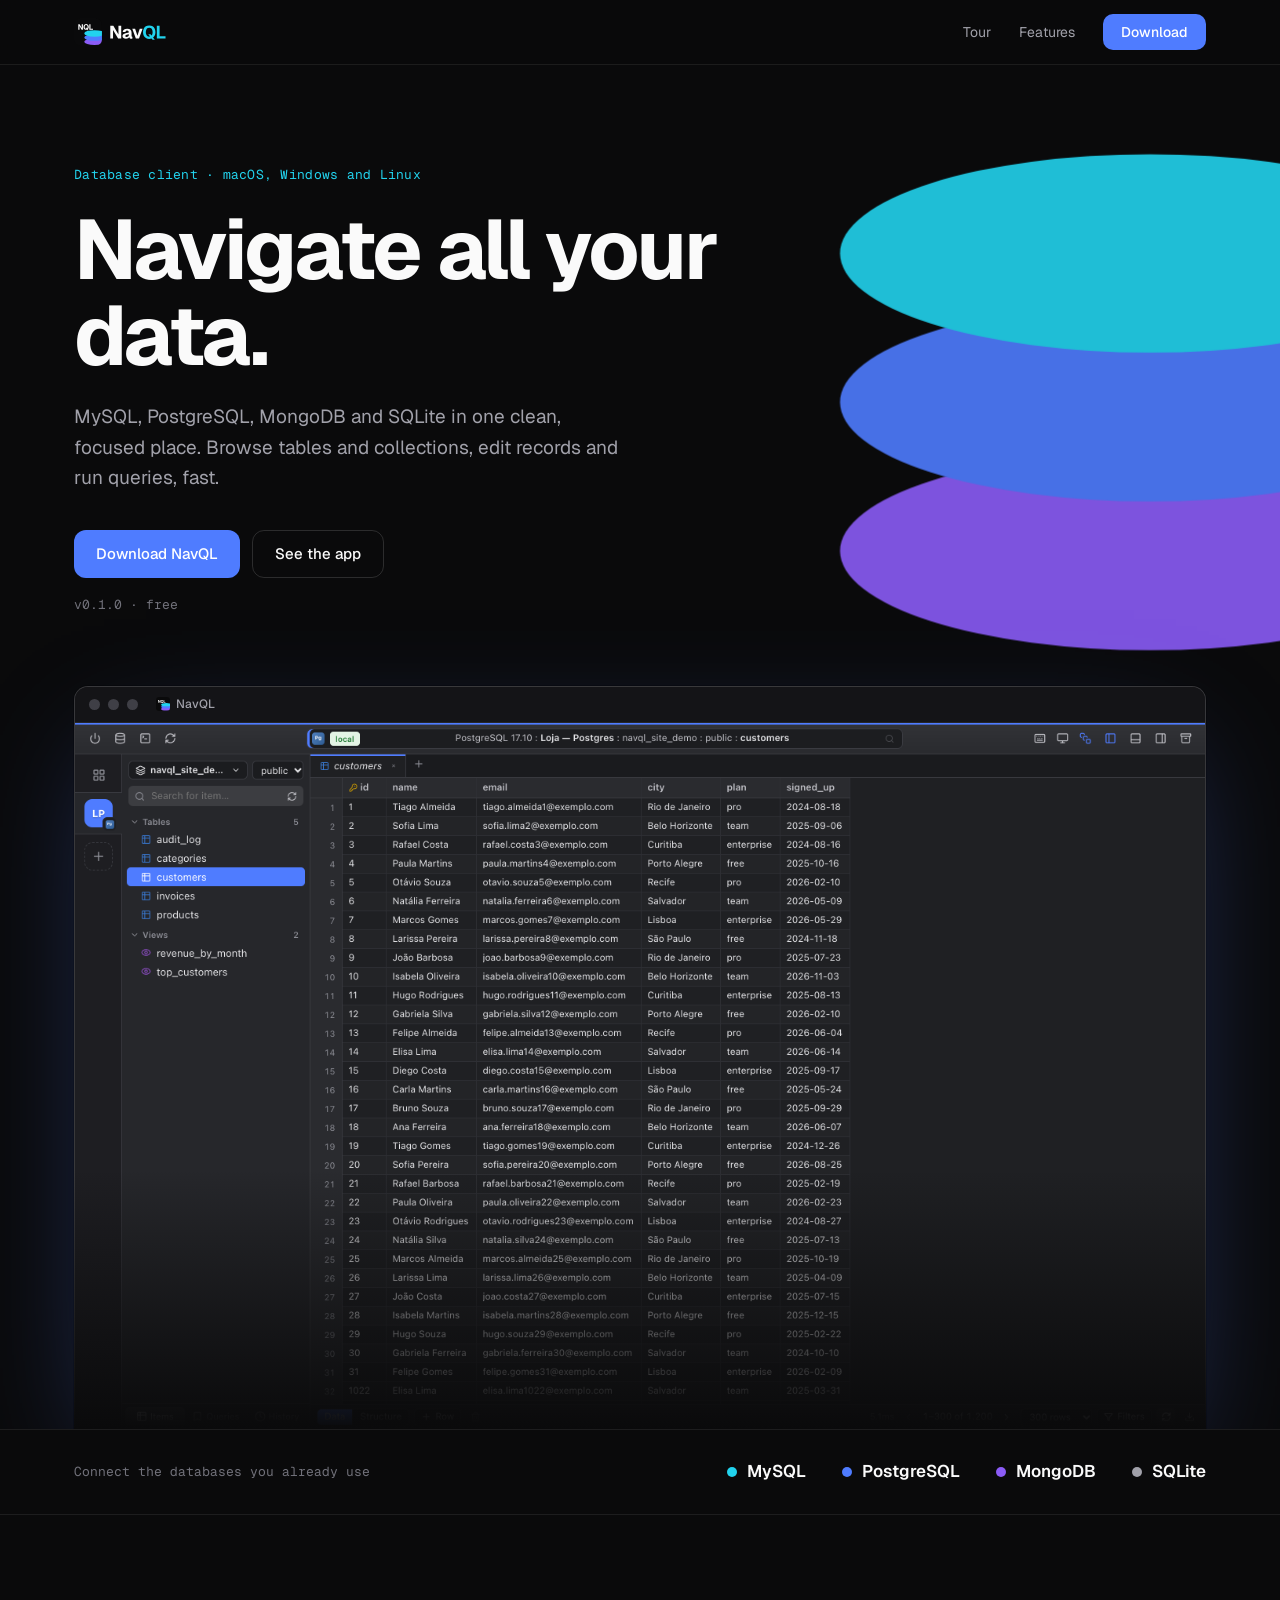
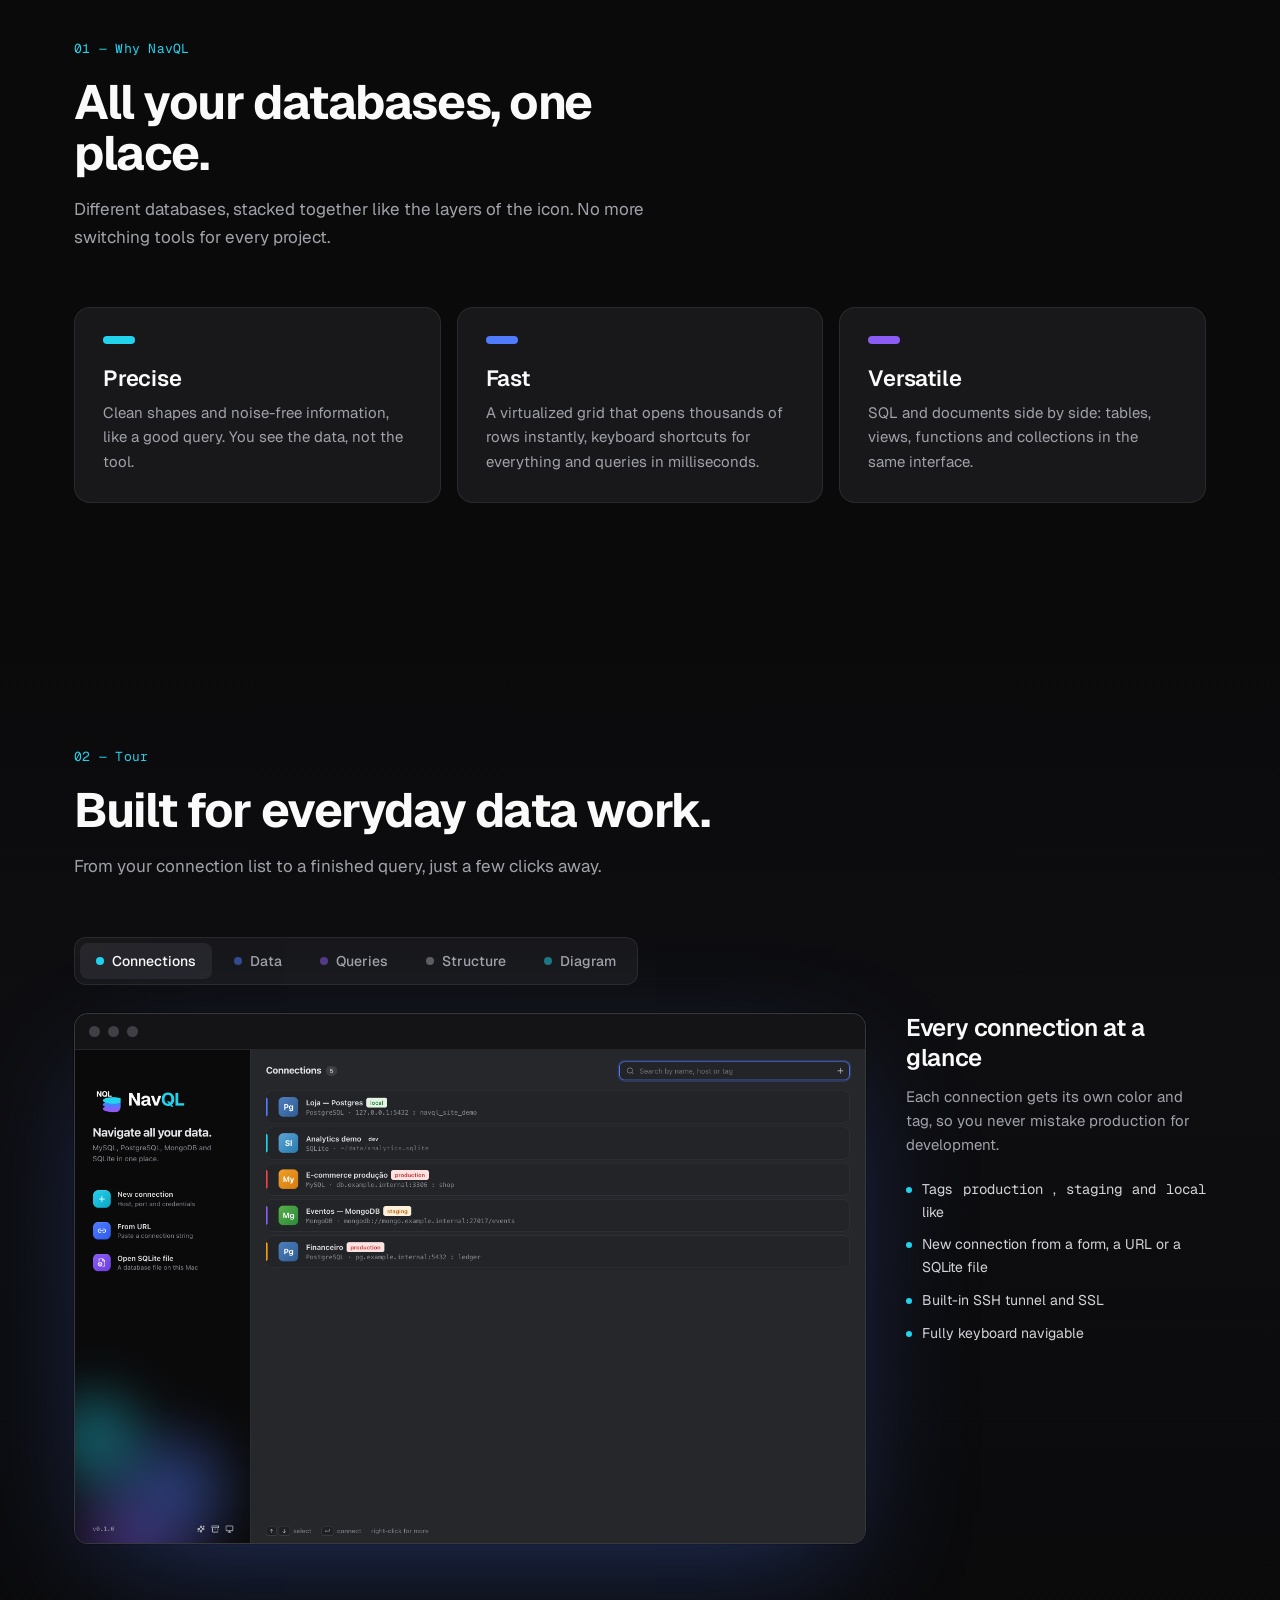
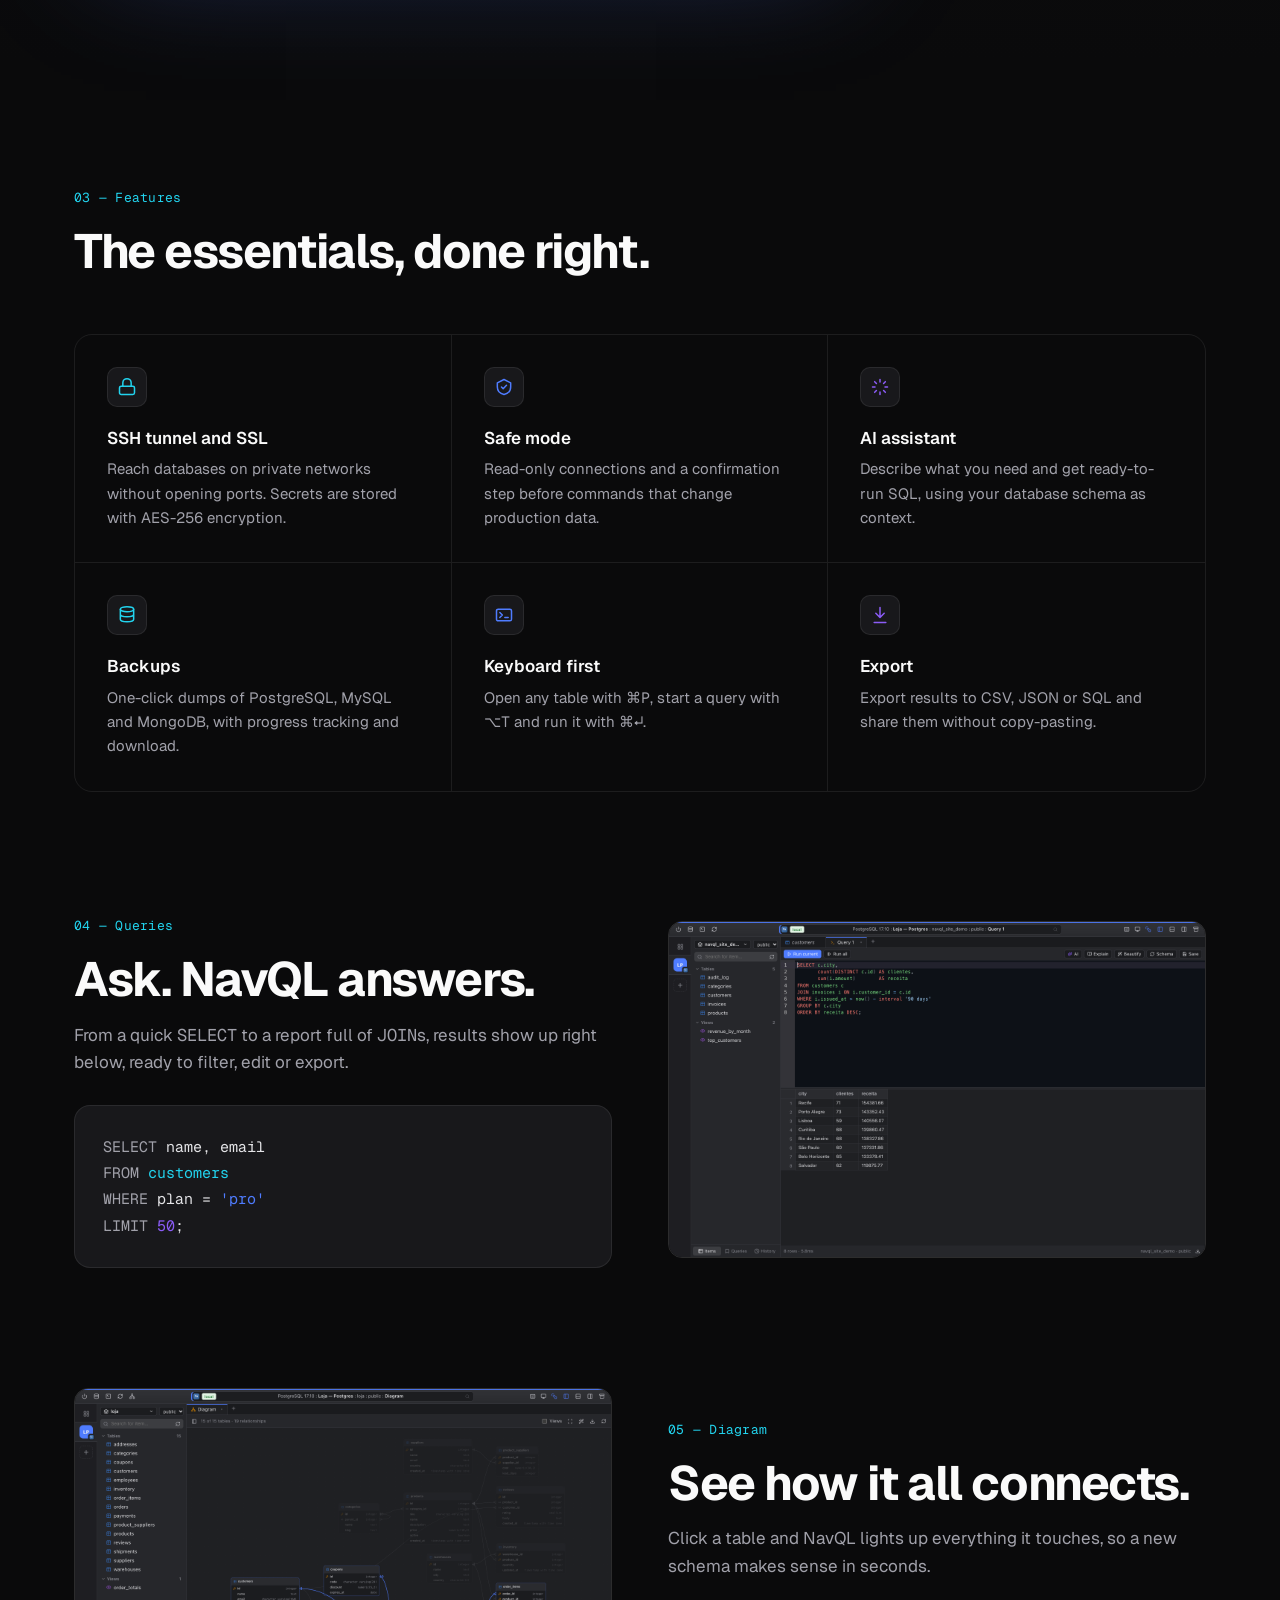
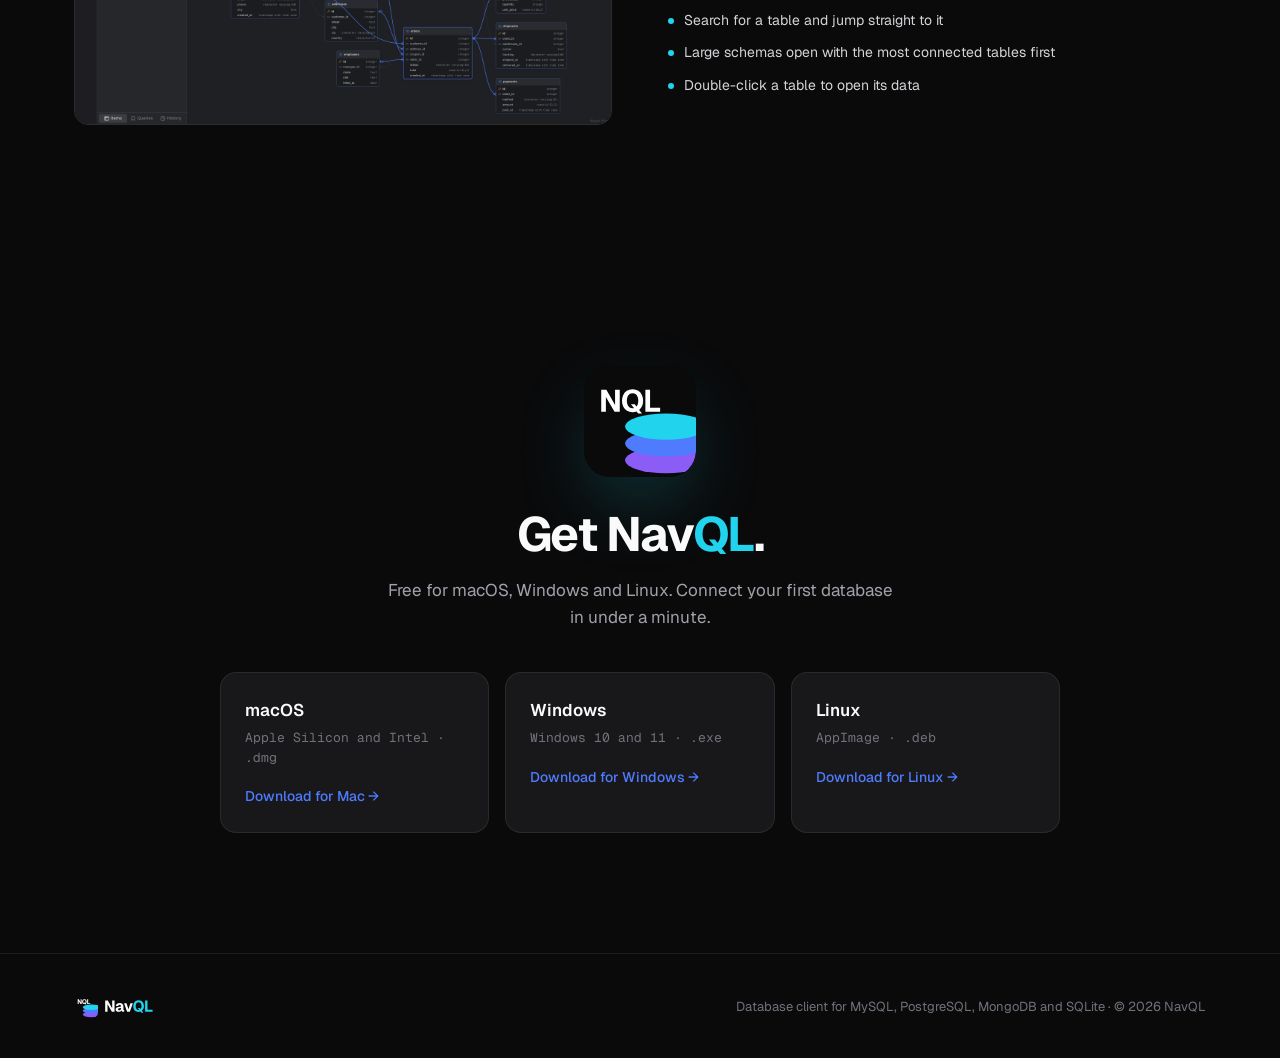
==== index.html @ 37e901dc "Add database diagram screenshots Diagram tab in the tour and a new section showing a focused table. " ====
<!doctype html>
<html lang="en">
<head>
<meta charset="utf-8">
<meta name="viewport" content="width=device-width, initial-scale=1">
<title>NavQL — Navigate all your data</title>
<meta name="description" content="NavQL is a database client for MySQL, PostgreSQL, MongoDB and SQLite. Browse tables and collections, edit records and run queries, fast.">
<link rel="icon" href="favicon.svg" type="image/svg+xml">
<link rel="icon" href="favicon.ico" sizes="any">
<link rel="apple-touch-icon" href="apple-touch-icon.png">
<meta property="og:title" content="NavQL">
<meta property="og:description" content="All your databases, one place. MySQL, PostgreSQL, MongoDB and SQLite.">
<meta name="theme-color" content="#0A0A0B">
<link rel="preconnect" href="https://fonts.googleapis.com">
<link rel="preconnect" href="https://fonts.gstatic.com" crossorigin>
<link href="https://fonts.googleapis.com/css2?family=Geist:wght@400;500;600;700&family=Geist+Mono:wght@400;500&display=swap" rel="stylesheet">
<style>
  :root {
    /* Brand tokens (navql-brand/tokens) */
    --onix: #0A0A0B;
    --grafite: #18181B;
    --papel: #FAFAFA;
    --ciano: #22D3EE;
    --azul: #4F7CFF;
    --violeta: #8B5CF6;
    --azul-texto: #2F5BEA;

    --sans: Geist, system-ui, -apple-system, sans-serif;
    --mono: 'Geist Mono', ui-monospace, SFMono-Regular, Menlo, monospace;

    --line: rgba(255,255,255,.08);
    --line-strong: rgba(255,255,255,.14);
    --muted: #A1A1AA;
    --dim: #71717A;
    --max: 1180px;
  }
  * { box-sizing: border-box; }
  html { scroll-behavior: smooth; }
  body {
    margin: 0;
    background: var(--onix);
    color: var(--papel);
    font: 400 16px/1.625 var(--sans);
    -webkit-font-smoothing: antialiased;
  }
  img { max-width: 100%; height: auto; display: block; }
  a { color: inherit; text-decoration: none; }
  .wrap { max-width: var(--max); margin: 0 auto; padding: 0 24px; }
  .mono { font-family: var(--mono); }
  .eyebrow { font: 400 13px/1 var(--mono); color: var(--ciano); letter-spacing: .02em; }
  .ql { color: var(--ciano); }

  /* Nav */
  header.nav {
    position: sticky; top: 0; z-index: 50;
    background: rgba(10,10,11,.72);
    backdrop-filter: saturate(160%) blur(14px);
    -webkit-backdrop-filter: saturate(160%) blur(14px);
    border-bottom: 1px solid var(--line);
  }
  .nav .wrap { display: flex; align-items: center; justify-content: space-between; height: 64px; }
  .nav .logo img { height: 28px; width: auto; } /* above the 24 px minimum */
  .nav nav { display: flex; gap: 28px; align-items: center; font-size: 14px; color: var(--muted); }
  .nav nav a:hover { color: var(--papel); }
  .btn {
    display: inline-flex; align-items: center; gap: 8px;
    height: 40px; padding: 0 18px; border-radius: 10px;
    font: 500 14px/1 var(--sans); white-space: nowrap;
    transition: background .15s, border-color .15s, transform .15s;
  }
  .btn-primary { background: var(--azul); color: #fff; }
  .btn-primary:hover { background: #3f6cf5; }
  .btn-ghost { border: 1px solid var(--line-strong); color: var(--papel); }
  .btn-ghost:hover { border-color: rgba(255,255,255,.3); }
  .btn-lg { height: 48px; padding: 0 22px; font-size: 15px; border-radius: 12px; }
  .nav .btn { height: 36px; color: #fff; }

  /* Hero */
  .hero { position: relative; overflow: hidden; padding: 96px 0 0; }
  .hero-discs {
    position: absolute; right: -180px; top: -10px; width: 620px; opacity: .9;
    pointer-events: none; overflow: visible;
    transform: translate3d(var(--px, 0px), var(--py, 0px), 0);
    transition: transform .6s cubic-bezier(.2,.7,.2,1);
  }
  /* The discs drop in one by one, in icon order (violet at the bottom, cyan on top),
     then float with a slight lag between layers. */
  .disc { transform-box: view-box; }
  .disc .glow { filter: blur(14px); opacity: 0; }
  .d3 { animation: drop .9s cubic-bezier(.2,.9,.25,1.15) .15s both, float3 7s ease-in-out 1.6s infinite; }
  .d2 { animation: drop .9s cubic-bezier(.2,.9,.25,1.15) .35s both, float2 7s ease-in-out 1.8s infinite; }
  .d1 { animation: drop .9s cubic-bezier(.2,.9,.25,1.15) .55s both, float1 7s ease-in-out 2s infinite; }
  .d1 .glow { animation: glow 7s ease-in-out 2s infinite; }
  @keyframes drop {
    from { transform: translateY(-70px); opacity: 0; }
    60% { opacity: 1; }
    to { transform: translateY(0); opacity: 1; }
  }
  @keyframes float1 { 0%,100% { transform: translateY(0); } 50% { transform: translateY(-9px); } }
  @keyframes float2 { 0%,100% { transform: translateY(0); } 50% { transform: translateY(-5px); } }
  @keyframes float3 { 0%,100% { transform: translateY(0); } 50% { transform: translateY(-2px); } }
  @keyframes glow { 0%,100% { opacity: 0; } 50% { opacity: .55; } }

  /* Download icon: the discs spread apart on hover */
  .download .icon-wrap { width: 112px; margin: 0 auto 32px; }
  .download .icon-wrap svg { display: block; width: 112px; height: 112px; border-radius: 26px; box-shadow: 0 30px 80px -20px rgba(34,211,238,.35); }
  .download .icon-wrap ellipse { transform-box: view-box; transition: transform .5s cubic-bezier(.2,.9,.25,1.3); }
  .download .icon-wrap:hover .i1 { transform: translateY(-7px); }
  .download .icon-wrap:hover .i3 { transform: translateY(5px); }
  /* On entering the viewport, the discs "breathe" once */
  .download.in-view .i1 { animation: breathe1 1.2s cubic-bezier(.3,.8,.3,1) .2s; }
  .download.in-view .i3 { animation: breathe3 1.2s cubic-bezier(.3,.8,.3,1) .2s; }
  @keyframes breathe1 { 40% { transform: translateY(-8px); } }
  @keyframes breathe3 { 40% { transform: translateY(6px); } }

  @media (prefers-reduced-motion: reduce) {
    .disc, .disc .glow, .download .i1, .download .i3 { animation: none !important; }
    .hero-discs { transform: none !important; }
  }
  .hero-copy { position: relative; max-width: 720px; }
  .hero h1 {
    font: 700 clamp(44px, 7vw, 84px)/1.02 var(--sans);
    letter-spacing: -.035em; margin: 20px 0 24px;
  }
  .hero p.lead { font-size: 19px; line-height: 1.6; color: var(--muted); max-width: 560px; margin: 0 0 36px; }
  .hero .ctas { display: flex; gap: 12px; flex-wrap: wrap; }
  .hero .meta { margin-top: 18px; font: 400 13px/1.4 var(--mono); color: var(--dim); }
  .hero-shot { position: relative; margin-top: 72px; }

  /* App window */
  .window {
    border-radius: 14px; overflow: hidden;
    background: var(--grafite);
    border: 1px solid var(--line-strong);
    box-shadow: 0 40px 120px -30px rgba(79,124,255,.35), 0 0 0 1px rgba(0,0,0,.4);
  }
  .window-bar { display: flex; align-items: center; gap: 8px; height: 36px; padding: 0 14px; border-bottom: 1px solid var(--line); background: #141417; }
  .window-bar i { width: 11px; height: 11px; border-radius: 50%; background: #3f3f46; }
  .window-bar span { margin-left: 10px; font: 500 12px/1 var(--sans); color: var(--muted); display: flex; align-items: center; gap: 6px; }
  .window-bar span img { width: 14px; height: 14px; }
  .hero-shot .window { border-bottom-left-radius: 0; border-bottom-right-radius: 0; border-bottom: 0; }
  .hero-shot::after {
    content: ""; position: absolute; left: 0; right: 0; bottom: 0; height: 35%;
    background: linear-gradient(to bottom, rgba(10,10,11,0), var(--onix));
  }

  /* Supported databases */
  .dbs { border-top: 1px solid var(--line); border-bottom: 1px solid var(--line); }
  .dbs .wrap { display: flex; align-items: center; justify-content: space-between; gap: 24px; padding-top: 28px; padding-bottom: 28px; flex-wrap: wrap; }
  .dbs p { margin: 0; font: 400 13px/1 var(--mono); color: var(--dim); }
  .dbs ul { list-style: none; margin: 0; padding: 0; display: flex; gap: 36px; flex-wrap: wrap; }
  .dbs li { display: flex; align-items: center; gap: 10px; font-weight: 600; font-size: 17px; }
  .dbs li i { width: 10px; height: 10px; border-radius: 50%; }

  /* Sections */
  section { padding: 120px 0; }
  .section-head { max-width: 640px; margin-bottom: 56px; }
  h2 { font: 700 clamp(32px, 4.4vw, 48px)/1.08 var(--sans); letter-spacing: -.03em; margin: 16px 0 16px; }
  .section-head p { color: var(--muted); font-size: 17px; margin: 0; }

  /* Pillars */
  .pillars { display: grid; grid-template-columns: repeat(3, 1fr); gap: 16px; }
  .pillar { background: var(--grafite); border: 1px solid var(--line); border-radius: 16px; padding: 28px; }
  .pillar .bar { width: 32px; height: 8px; border-radius: 4px; margin-bottom: 20px; }
  .pillar h3 { font: 600 22px/1.3 var(--sans); margin: 0 0 8px; letter-spacing: -.01em; }
  .pillar p { margin: 0; color: var(--muted); font-size: 15px; }

  /* Gallery */
  .tour { background: linear-gradient(to bottom, var(--onix), #0e0e11 40%, var(--onix)); }
  .tabs { display: flex; gap: 6px; padding: 5px; background: var(--grafite); border: 1px solid var(--line); border-radius: 12px; width: fit-content; margin-bottom: 28px; flex-wrap: wrap; }
  .tabs button {
    appearance: none; border: 0; background: transparent; color: var(--muted);
    font: 500 14px/1 var(--sans); height: 36px; padding: 0 16px; border-radius: 8px; cursor: pointer;
    display: inline-flex; align-items: center; gap: 8px;
  }
  .tabs button i { width: 8px; height: 8px; border-radius: 50%; opacity: .5; }
  .tabs button[aria-selected="true"] { background: #26262b; color: var(--papel); }
  .tabs button[aria-selected="true"] i { opacity: 1; }
  .tabs button:focus-visible { outline: 2px solid var(--azul); outline-offset: 2px; }
  .tour-grid { display: grid; grid-template-columns: 1fr 300px; gap: 40px; align-items: start; }
  .tour-copy h3 { font: 600 24px/1.25 var(--sans); margin: 0 0 12px; letter-spacing: -.015em; }
  .tour-copy p { color: var(--muted); margin: 0 0 20px; font-size: 15px; }
  .tour-copy ul { list-style: none; padding: 0; margin: 0; display: grid; gap: 10px; font-size: 14px; color: #d4d4d8; }
  .tour-copy li { display: flex; gap: 10px; }
  .tour-copy li::before { content: ""; flex: none; width: 6px; height: 6px; border-radius: 50%; background: var(--ciano); margin-top: 9px; }
  .panel[hidden] { display: none; }

  /* Features */
  .features { display: grid; grid-template-columns: repeat(3, 1fr); border: 1px solid var(--line); border-radius: 18px; overflow: hidden; }
  .feature { padding: 32px; border-right: 1px solid var(--line); border-bottom: 1px solid var(--line); }
  .feature:nth-child(3n) { border-right: 0; }
  .feature:nth-last-child(-n+3) { border-bottom: 0; }
  .feature .ico { width: 40px; height: 40px; border-radius: 10px; display: grid; place-items: center; background: var(--grafite); border: 1px solid var(--line); margin-bottom: 20px; }
  .feature .ico svg { width: 20px; height: 20px; }
  .feature h3 { font: 600 17px/1.3 var(--sans); margin: 0 0 8px; }
  .feature p { margin: 0; color: var(--muted); font-size: 15px; }

  /* Code */
  .code-band { display: grid; grid-template-columns: 1fr 1fr; gap: 56px; align-items: center; }
  .code {
    background: var(--grafite); border: 1px solid var(--line); border-radius: 16px; padding: 28px;
    font: 400 15px/1.75 var(--mono); color: #e4e4e7; overflow-x: auto; white-space: pre;
  }
  .code .k { color: #a1a1aa; }
  .code .t { color: var(--ciano); }
  .code .n { color: var(--violeta); }
  .code .s { color: var(--azul); }
  .code-band img.shot { border-radius: 14px; border: 1px solid var(--line-strong); }

  /* Download */
  .download { text-align: center; position: relative; overflow: hidden; }
  .download .icon { width: 112px; margin: 0 auto 32px; border-radius: 26px; box-shadow: 0 30px 80px -20px rgba(34,211,238,.35); }
  .download h2 { margin: 0 0 16px; }
  .download > .wrap > p { color: var(--muted); font-size: 17px; margin: 0 auto 40px; max-width: 520px; }
  .platforms { display: grid; grid-template-columns: repeat(3, 1fr); gap: 16px; max-width: 840px; margin: 0 auto; text-align: left; }
  .platform { background: var(--grafite); border: 1px solid var(--line); border-radius: 16px; padding: 24px; display: flex; flex-direction: column; gap: 4px; transition: border-color .15s, transform .15s; }
  .platform:hover { border-color: rgba(79,124,255,.6); transform: translateY(-2px); }
  .platform strong { font-size: 17px; font-weight: 600; }
  .platform span { color: var(--dim); font: 400 13px/1.5 var(--mono); }
  .platform em { margin-top: 14px; font-style: normal; color: var(--azul); font-size: 14px; font-weight: 500; }

  footer { border-top: 1px solid var(--line); padding: 40px 0; }
  footer .wrap { display: flex; justify-content: space-between; align-items: center; gap: 20px; flex-wrap: wrap; }
  footer img { height: 24px; width: auto; }
  footer p { margin: 0; color: var(--dim); font-size: 13px; }

  /* Responsive */
  @media (max-width: 960px) {
    .tour-grid, .code-band { grid-template-columns: 1fr; }
    .tour-copy { order: -1; }
    .features { grid-template-columns: repeat(2, 1fr); }
    .feature:nth-child(3n) { border-right: 1px solid var(--line); }
    .feature:nth-child(2n) { border-right: 0; }
    .feature:nth-last-child(-n+3) { border-bottom: 1px solid var(--line); }
    .feature:nth-last-child(-n+2) { border-bottom: 0; }
  }
  @media (max-width: 720px) {
    .wrap { padding: 0 16px; }
    .nav nav a:not(.btn) { display: none; }
    .hero { padding-top: 64px; }
    .hero-discs { width: 300px; right: -150px; top: -120px; opacity: .35; }
    .hero-shot { margin-top: 48px; }
    section { padding: 80px 0; }
    .pillars, .platforms, .features { grid-template-columns: 1fr; }
    .feature, .feature:nth-child(n) { border-right: 0; border-bottom: 1px solid var(--line); }
    .feature:last-child { border-bottom: 0; }
    .dbs ul { gap: 20px; }
    .window-bar { height: 28px; }
    .tabs { width: 100%; flex-wrap: nowrap; gap: 2px; }
    .tabs button { flex: 1; justify-content: center; padding: 0 6px; font-size: 13px; gap: 6px; }
    .tabs button i { display: none; }
    .code { font-size: 13px; padding: 20px; }
  }
  @media (prefers-reduced-motion: reduce) { html { scroll-behavior: auto; } * { transition: none !important; } }
</style>
</head>
<body>

<header class="nav">
  <div class="wrap">
    <a class="logo" href="#" aria-label="NavQL — home"><img src="assets/navql-logo-fundo-escuro.svg" alt="NavQL" width="92" height="28"></a>
    <nav>
      <a href="#tour">Tour</a>
      <a href="#features">Features</a>
      <a href="#download" class="btn btn-primary">Download</a>
    </nav>
  </div>
</header>

<main>
  <section class="hero" style="padding-bottom:0">
    <svg class="hero-discs" viewBox="10 10 100 100" aria-hidden="true" focusable="false">
      <g class="disc d3"><ellipse class="glow" cx="60" cy="90" rx="50" ry="16" fill="#8B5CF6"/><ellipse cx="60" cy="90" rx="50" ry="16" fill="#8B5CF6"/></g>
      <g class="disc d2"><ellipse class="glow" cx="60" cy="66" rx="50" ry="16" fill="#4F7CFF"/><ellipse cx="60" cy="66" rx="50" ry="16" fill="#4F7CFF"/></g>
      <g class="disc d1"><ellipse class="glow" cx="60" cy="42" rx="50" ry="16" fill="#22D3EE"/><ellipse cx="60" cy="42" rx="50" ry="16" fill="#22D3EE"/></g>
    </svg>
    <div class="wrap">
      <div class="hero-copy">
        <span class="eyebrow">Database client · macOS, Windows and Linux</span>
        <h1>Navigate all your data.</h1>
        <p class="lead">MySQL, PostgreSQL, MongoDB and SQLite in one clean, focused place. Browse tables and collections, edit records and run queries, fast.</p>
        <div class="ctas">
          <a href="#download" class="btn btn-primary btn-lg">Download NavQL</a>
          <a href="#tour" class="btn btn-ghost btn-lg">See the app</a>
        </div>
        <p class="meta">v0.1.0 · free</p>
      </div>
      <div class="hero-shot">
        <div class="window">
          <div class="window-bar"><i></i><i></i><i></i><span><img src="assets/navql-icone.svg" alt="">NavQL</span></div>
          <img src="assets/shots/table.png" alt="NavQL showing the customers table of a PostgreSQL database, with the list of tables and views on the left" width="2880" height="1800">
        </div>
      </div>
    </div>
  </section>

  <div class="dbs">
    <div class="wrap">
      <p>Connect the databases you already use</p>
      <ul>
        <li><i style="background:var(--ciano)"></i>MySQL</li>
        <li><i style="background:var(--azul)"></i>PostgreSQL</li>
        <li><i style="background:var(--violeta)"></i>MongoDB</li>
        <li><i style="background:#a1a1aa"></i>SQLite</li>
      </ul>
    </div>
  </div>

  <section>
    <div class="wrap">
      <div class="section-head">
        <span class="eyebrow">01 — Why NavQL</span>
        <h2>All your databases, one place.</h2>
        <p>Different databases, stacked together like the layers of the icon. No more switching tools for every project.</p>
      </div>
      <div class="pillars">
        <article class="pillar">
          <div class="bar" style="background:var(--ciano)"></div>
          <h3>Precise</h3>
          <p>Clean shapes and noise-free information, like a good query. You see the data, not the tool.</p>
        </article>
        <article class="pillar">
          <div class="bar" style="background:var(--azul)"></div>
          <h3>Fast</h3>
          <p>A virtualized grid that opens thousands of rows instantly, keyboard shortcuts for everything and queries in milliseconds.</p>
        </article>
        <article class="pillar">
          <div class="bar" style="background:var(--violeta)"></div>
          <h3>Versatile</h3>
          <p>SQL and documents side by side: tables, views, functions and collections in the same interface.</p>
        </article>
      </div>
    </div>
  </section>

  <section class="tour" id="tour">
    <div class="wrap">
      <div class="section-head">
        <span class="eyebrow">02 — Tour</span>
        <h2>Built for everyday data work.</h2>
        <p>From your connection list to a finished query, just a few clicks away.</p>
      </div>

      <div class="tabs" role="tablist" aria-label="NavQL screens">
        <button role="tab" id="t-conn" aria-controls="p-conn" aria-selected="true"><i style="background:var(--ciano)"></i>Connections</button>
        <button role="tab" id="t-data" aria-controls="p-data" aria-selected="false" tabindex="-1"><i style="background:var(--azul)"></i>Data</button>
        <button role="tab" id="t-query" aria-controls="p-query" aria-selected="false" tabindex="-1"><i style="background:var(--violeta)"></i>Queries</button>
        <button role="tab" id="t-struct" aria-controls="p-struct" aria-selected="false" tabindex="-1"><i style="background:#a1a1aa"></i>Structure</button>
        <button role="tab" id="t-diagram" aria-controls="p-diagram" aria-selected="false" tabindex="-1"><i style="background:var(--ciano)"></i>Diagram</button>
      </div>

      <div class="panel" id="p-conn" role="tabpanel" aria-labelledby="t-conn">
        <div class="tour-grid">
          <div class="window"><div class="window-bar"><i></i><i></i><i></i></div>
            <img src="assets/shots/connections.png" alt="NavQL home screen with five connections: PostgreSQL, SQLite, MySQL and MongoDB, each with its own color and tag" loading="lazy" width="2880" height="1800"></div>
          <div class="tour-copy">
            <h3>Every connection at a glance</h3>
            <p>Each connection gets its own color and tag, so you never mistake production for development.</p>
            <ul>
              <li>Tags like <span class="mono">production</span>, <span class="mono">staging</span> and <span class="mono">local</span></li>
              <li>New connection from a form, a URL or a SQLite file</li>
              <li>Built-in SSH tunnel and SSL</li>
              <li>Fully keyboard navigable</li>
            </ul>
          </div>
        </div>
      </div>

      <div class="panel" id="p-data" role="tabpanel" aria-labelledby="t-data" hidden>
        <div class="tour-grid">
          <div class="window"><div class="window-bar"><i></i><i></i><i></i></div>
            <img src="assets/shots/table.png" alt="Data grid of the customers table with 1,200 rows" loading="lazy" width="2880" height="1800"></div>
          <div class="tour-copy">
            <h3>Data in a fast grid</h3>
            <p>Open a table and scroll through thousands of rows without a stutter. Edit cells, add rows and apply filters.</p>
            <ul>
              <li>Virtualized grid with pagination</li>
              <li>Inline editing with a review before saving</li>
              <li>Per-column filters and sorting</li>
              <li>Export your results</li>
            </ul>
          </div>
        </div>
      </div>

      <div class="panel" id="p-query" role="tabpanel" aria-labelledby="t-query" hidden>
        <div class="tour-grid">
          <div class="window"><div class="window-bar"><i></i><i></i><i></i></div>
            <img src="assets/shots/query.png" alt="Query editor with a SELECT grouping revenue by city and the result below" loading="lazy" width="2880" height="1800"></div>
          <div class="tour-copy">
            <h3>A real SQL editor</h3>
            <p>Write, format and run queries with autocomplete that knows your schema.</p>
            <ul>
              <li>Run the current query or all of them at once</li>
              <li>Explain, Beautify and saved queries</li>
              <li>History of everything you ran</li>
              <li>AI assistant to write and explain SQL</li>
            </ul>
          </div>
        </div>
      </div>

      <div class="panel" id="p-struct" role="tabpanel" aria-labelledby="t-struct" hidden>
        <div class="tour-grid">
          <div class="window"><div class="window-bar"><i></i><i></i><i></i></div>
            <img src="assets/shots/structure.png" alt="Structure of the customers table: columns, types, indexes and foreign keys" loading="lazy" width="2880" height="1800"></div>
          <div class="tour-copy">
            <h3>Structure, demystified</h3>
            <p>Columns, types, indexes and foreign keys for every table, plus the full DDL.</p>
            <ul>
              <li>Add columns and indexes from the UI</li>
              <li>DDL ready to copy</li>
              <li>Views, functions and procedures in the sidebar</li>
            </ul>
          </div>
        </div>
      </div>

      <div class="panel" id="p-diagram" role="tabpanel" aria-labelledby="t-diagram" hidden>
        <div class="tour-grid">
          <div class="window"><div class="window-bar"><i></i><i></i><i></i></div>
            <img src="assets/shots/diagram.png" alt="Database diagram of a store schema: 15 tables connected by their foreign keys" loading="lazy" width="2880" height="1800"></div>
          <div class="tour-copy">
            <h3>Your schema as a diagram</h3>
            <p>One click draws every table and how they connect, laid out automatically.</p>
            <ul>
              <li>Primary and foreign keys with column types</li>
              <li>Crow's foot lines that show optional relations</li>
              <li>Drag tables around; NavQL remembers where</li>
              <li>Export as PNG or SVG</li>
            </ul>
          </div>
        </div>
      </div>
    </div>
  </section>

  <section id="features">
    <div class="wrap">
      <div class="section-head">
        <span class="eyebrow">03 — Features</span>
        <h2>The essentials, done right.</h2>
      </div>
      <div class="features">
        <div class="feature">
          <div class="ico"><svg viewBox="0 0 24 24" fill="none" stroke="#22D3EE" stroke-width="1.8" stroke-linecap="round" stroke-linejoin="round"><rect x="3" y="11" width="18" height="10" rx="2"/><path d="M7 11V7a5 5 0 0 1 10 0v4"/></svg></div>
          <h3>SSH tunnel and SSL</h3>
          <p>Reach databases on private networks without opening ports. Secrets are stored with AES-256 encryption.</p>
        </div>
        <div class="feature">
          <div class="ico"><svg viewBox="0 0 24 24" fill="none" stroke="#4F7CFF" stroke-width="1.8" stroke-linecap="round" stroke-linejoin="round"><path d="M12 3l8 4v5c0 5-3.5 8-8 9-4.5-1-8-4-8-9V7z"/><path d="M9 12l2 2 4-4"/></svg></div>
          <h3>Safe mode</h3>
          <p>Read-only connections and a confirmation step before commands that change production data.</p>
        </div>
        <div class="feature">
          <div class="ico"><svg viewBox="0 0 24 24" fill="none" stroke="#8B5CF6" stroke-width="1.8" stroke-linecap="round" stroke-linejoin="round"><path d="M12 3v3M12 18v3M3 12h3M18 12h3M5.6 5.6l2.1 2.1M16.3 16.3l2.1 2.1M5.6 18.4l2.1-2.1M16.3 7.7l2.1-2.1"/></svg></div>
          <h3>AI assistant</h3>
          <p>Describe what you need and get ready-to-run SQL, using your database schema as context.</p>
        </div>
        <div class="feature">
          <div class="ico"><svg viewBox="0 0 24 24" fill="none" stroke="#22D3EE" stroke-width="1.8" stroke-linecap="round" stroke-linejoin="round"><ellipse cx="12" cy="5" rx="8" ry="3"/><path d="M4 5v6c0 1.7 3.6 3 8 3s8-1.3 8-3V5M4 11v6c0 1.7 3.6 3 8 3s8-1.3 8-3v-6"/></svg></div>
          <h3>Backups</h3>
          <p>One-click dumps of PostgreSQL, MySQL and MongoDB, with progress tracking and download.</p>
        </div>
        <div class="feature">
          <div class="ico"><svg viewBox="0 0 24 24" fill="none" stroke="#4F7CFF" stroke-width="1.8" stroke-linecap="round" stroke-linejoin="round"><rect x="3" y="5" width="18" height="14" rx="2"/><path d="M7 15l3-3-3-3M13 15h4"/></svg></div>
          <h3>Keyboard first</h3>
          <p>Open any table with <span class="mono">⌘P</span>, start a query with <span class="mono">⌥T</span> and run it with <span class="mono">⌘↵</span>.</p>
        </div>
        <div class="feature">
          <div class="ico"><svg viewBox="0 0 24 24" fill="none" stroke="#8B5CF6" stroke-width="1.8" stroke-linecap="round" stroke-linejoin="round"><path d="M12 3v12M7 10l5 5 5-5M5 21h14"/></svg></div>
          <h3>Export</h3>
          <p>Export results to CSV, JSON or SQL and share them without copy-pasting.</p>
        </div>
      </div>
    </div>
  </section>

  <section style="padding-top:0">
    <div class="wrap code-band">
      <div>
        <span class="eyebrow">04 — Queries</span>
        <h2>Ask. NavQL answers.</h2>
        <p style="color:var(--muted);font-size:17px;margin:0 0 28px">From a quick <span class="mono">SELECT</span> to a report full of <span class="mono">JOIN</span>s, results show up right below, ready to filter, edit or export.</p>
        <div class="code" aria-label="Sample SQL query"><span class="k">SELECT</span> name, email
<span class="k">FROM</span> <span class="t">customers</span>
<span class="k">WHERE</span> plan = <span class="s">'pro'</span>
<span class="k">LIMIT</span> <span class="n">50</span>;</div>
      </div>
      <img class="shot" src="assets/shots/query.png" alt="Result of a query grouped by city in NavQL" loading="lazy" width="2880" height="1800">
    </div>
  </section>

  <section style="padding-top:0">
    <div class="wrap code-band diagram-band">
      <img class="shot" src="assets/shots/diagram-focus.png" alt="The orders table selected in the diagram, with its related tables highlighted and the rest faded" loading="lazy" width="2880" height="1800">
      <div class="tour-copy">
        <span class="eyebrow">05 — Diagram</span>
        <h2>See how it all connects.</h2>
        <p style="color:var(--muted);font-size:17px;margin:0 0 28px">Click a table and NavQL lights up everything it touches, so a new schema makes sense in seconds.</p>
        <ul>
          <li>Search for a table and jump straight to it</li>
          <li>Large schemas open with the most connected tables first</li>
          <li>Double-click a table to open its data</li>
        </ul>
      </div>
    </div>
  </section>

  <section class="download" id="download">
    <div class="wrap">
      <div class="icon-wrap">
        <svg viewBox="0 0 120 120" role="img" aria-label="NavQL icon">
          <defs><clipPath id="dl-clip"><rect width="120" height="120" rx="28"/></clipPath></defs>
          <g clip-path="url(#dl-clip)">
            <rect width="120" height="120" fill="#0A0A0B"/>
            <ellipse class="i3" cx="88" cy="102" rx="44" ry="14" fill="#8B5CF6"/>
            <ellipse class="i2" cx="88" cy="84" rx="44" ry="14" fill="#4F7CFF"/>
            <ellipse class="i1" cx="88" cy="66" rx="44" ry="14" fill="#22D3EE"/>
          </g>
          <path d="M18.442 50.0V26.57H23.986L33.292 42.74V26.57H38.308V50.0H32.698L23.458 34.391V50.0Z" fill="#FFFFFF"/><path d="M58.06100000000001 52.046 56.246 49.769Q54.629000000000005 50.528 52.055 50.528Q48.59 50.528 46.04900000000001 48.960499999999996Q43.508 47.393 42.122 44.6375Q40.736000000000004 41.882 40.736000000000004 38.318Q40.736000000000004 34.82 42.039500000000004 32.048Q43.343 29.276 45.86750000000001 27.659Q48.392 26.041999999999998 52.055 26.041999999999998Q55.718 26.041999999999998 58.226 27.659Q60.734 29.276 62.0375 32.048Q63.341 34.82 63.341 38.318Q63.341 41.585 62.2355 44.06Q61.13 46.535 59.084 48.185L62.18600000000001 52.046ZM52.055 46.304Q52.979 46.304 53.540000000000006 46.073L50.273 42.08H54.431000000000004L56.147000000000006 44.357Q57.104 43.433 57.632000000000005 41.9645Q58.160000000000004 40.495999999999995 58.160000000000004 38.318Q58.160000000000004 36.173 57.51650000000001 34.341499999999996Q56.873000000000005 32.51 55.52 31.387999999999998Q54.167 30.266 52.055 30.266Q49.910000000000004 30.266 48.557 31.387999999999998Q47.204 32.51 46.560500000000005 34.341499999999996Q45.917 36.173 45.917 38.318Q45.917 40.43 46.560500000000005 42.2615Q47.204 44.093 48.557 45.1985Q49.910000000000004 46.304 52.055 46.304Z" fill="#FFFFFF"/><path d="M65.769 50.0V26.57H70.78500000000001V45.775999999999996H81.57600000000001V50.0Z" fill="#FFFFFF"/>
        </svg>
      </div>
      <h2>Get Nav<span class="ql">QL</span>.</h2>
      <p>Free for macOS, Windows and Linux. Connect your first database in under a minute.</p>
      <div class="platforms">
        <a class="platform" href="#"><strong>macOS</strong><span>Apple Silicon and Intel · .dmg</span><em>Download for Mac →</em></a>
        <a class="platform" href="#"><strong>Windows</strong><span>Windows 10 and 11 · .exe</span><em>Download for Windows →</em></a>
        <a class="platform" href="#"><strong>Linux</strong><span>AppImage · .deb</span><em>Download for Linux →</em></a>
      </div>
    </div>
  </section>
</main>

<footer>
  <div class="wrap">
    <img src="assets/navql-logo-fundo-escuro.svg" alt="NavQL" width="79" height="24">
    <p>Database client for MySQL, PostgreSQL, MongoDB and SQLite · © 2026 NavQL</p>
  </div>
</footer>

<script>
  (function () {
    var tabs = Array.prototype.slice.call(document.querySelectorAll('[role="tab"]'));
    function select(tab, focus) {
      tabs.forEach(function (t) {
        var on = t === tab;
        t.setAttribute('aria-selected', on);
        t.tabIndex = on ? 0 : -1;
        document.getElementById(t.getAttribute('aria-controls')).hidden = !on;
      });
      if (focus) tab.focus();
    }
    var reduce = window.matchMedia('(prefers-reduced-motion: reduce)').matches;

    // Hero discs gently follow the mouse (parallax)
    var discs = document.querySelector('.hero-discs');
    var hero = document.querySelector('.hero');
    if (discs && hero && !reduce && window.matchMedia('(pointer: fine)').matches) {
      hero.addEventListener('mousemove', function (e) {
        var r = hero.getBoundingClientRect();
        var x = (e.clientX - r.left) / r.width - .5;
        var y = (e.clientY - r.top) / r.height - .5;
        discs.style.setProperty('--px', (x * -24).toFixed(1) + 'px');
        discs.style.setProperty('--py', (y * -16).toFixed(1) + 'px');
      });
      hero.addEventListener('mouseleave', function () {
        discs.style.setProperty('--px', '0px');
        discs.style.setProperty('--py', '0px');
      });
    }

    // Download icon animates when it scrolls into view
    var dl = document.querySelector('.download');
    if (dl && 'IntersectionObserver' in window) {
      new IntersectionObserver(function (entries, obs) {
        entries.forEach(function (en) {
          if (en.isIntersecting) { dl.classList.add('in-view'); obs.disconnect(); }
        });
      }, { threshold: .5 }).observe(dl);
    }

    tabs.forEach(function (t, i) {
      t.addEventListener('click', function () { select(t); });
      t.addEventListener('keydown', function (e) {
        if (e.key === 'ArrowRight') select(tabs[(i + 1) % tabs.length], true);
        if (e.key === 'ArrowLeft') select(tabs[(i - 1 + tabs.length) % tabs.length], true);
      });
    });
  })();
</script>
</body>
</html>
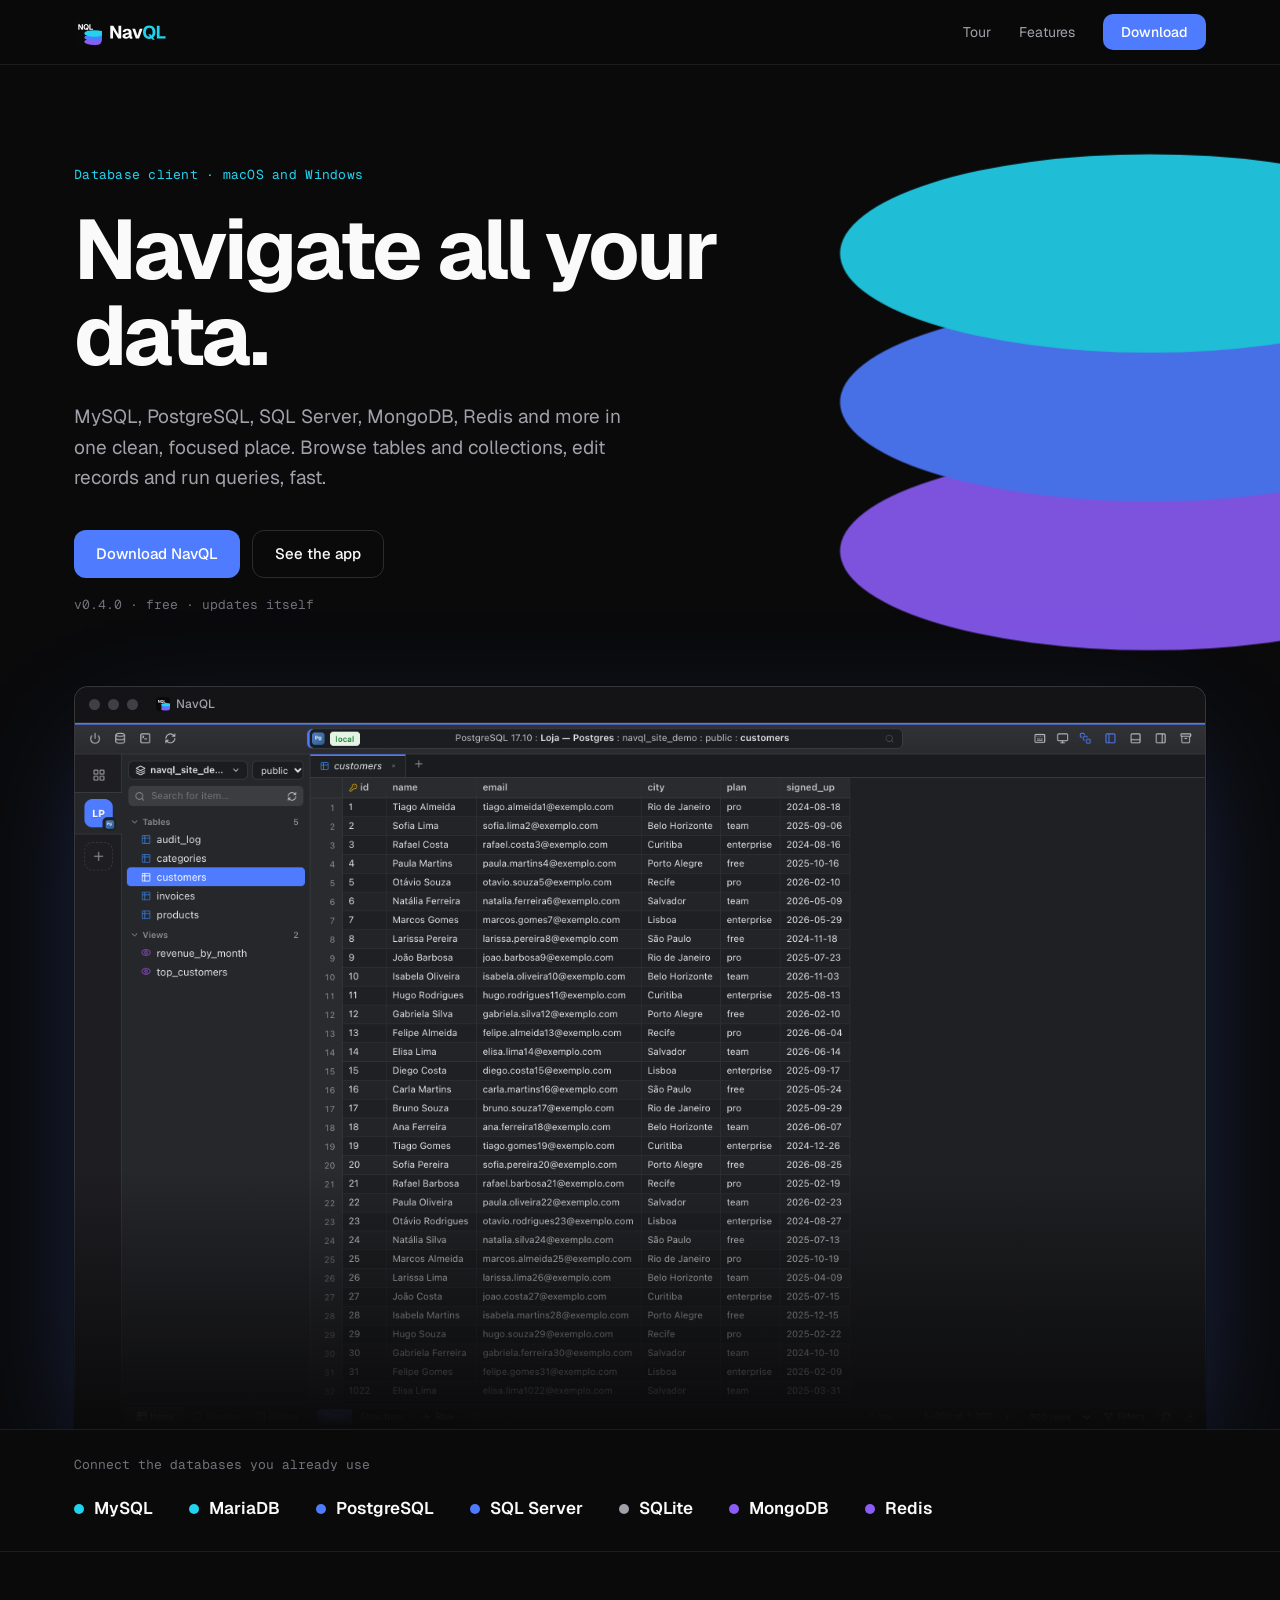
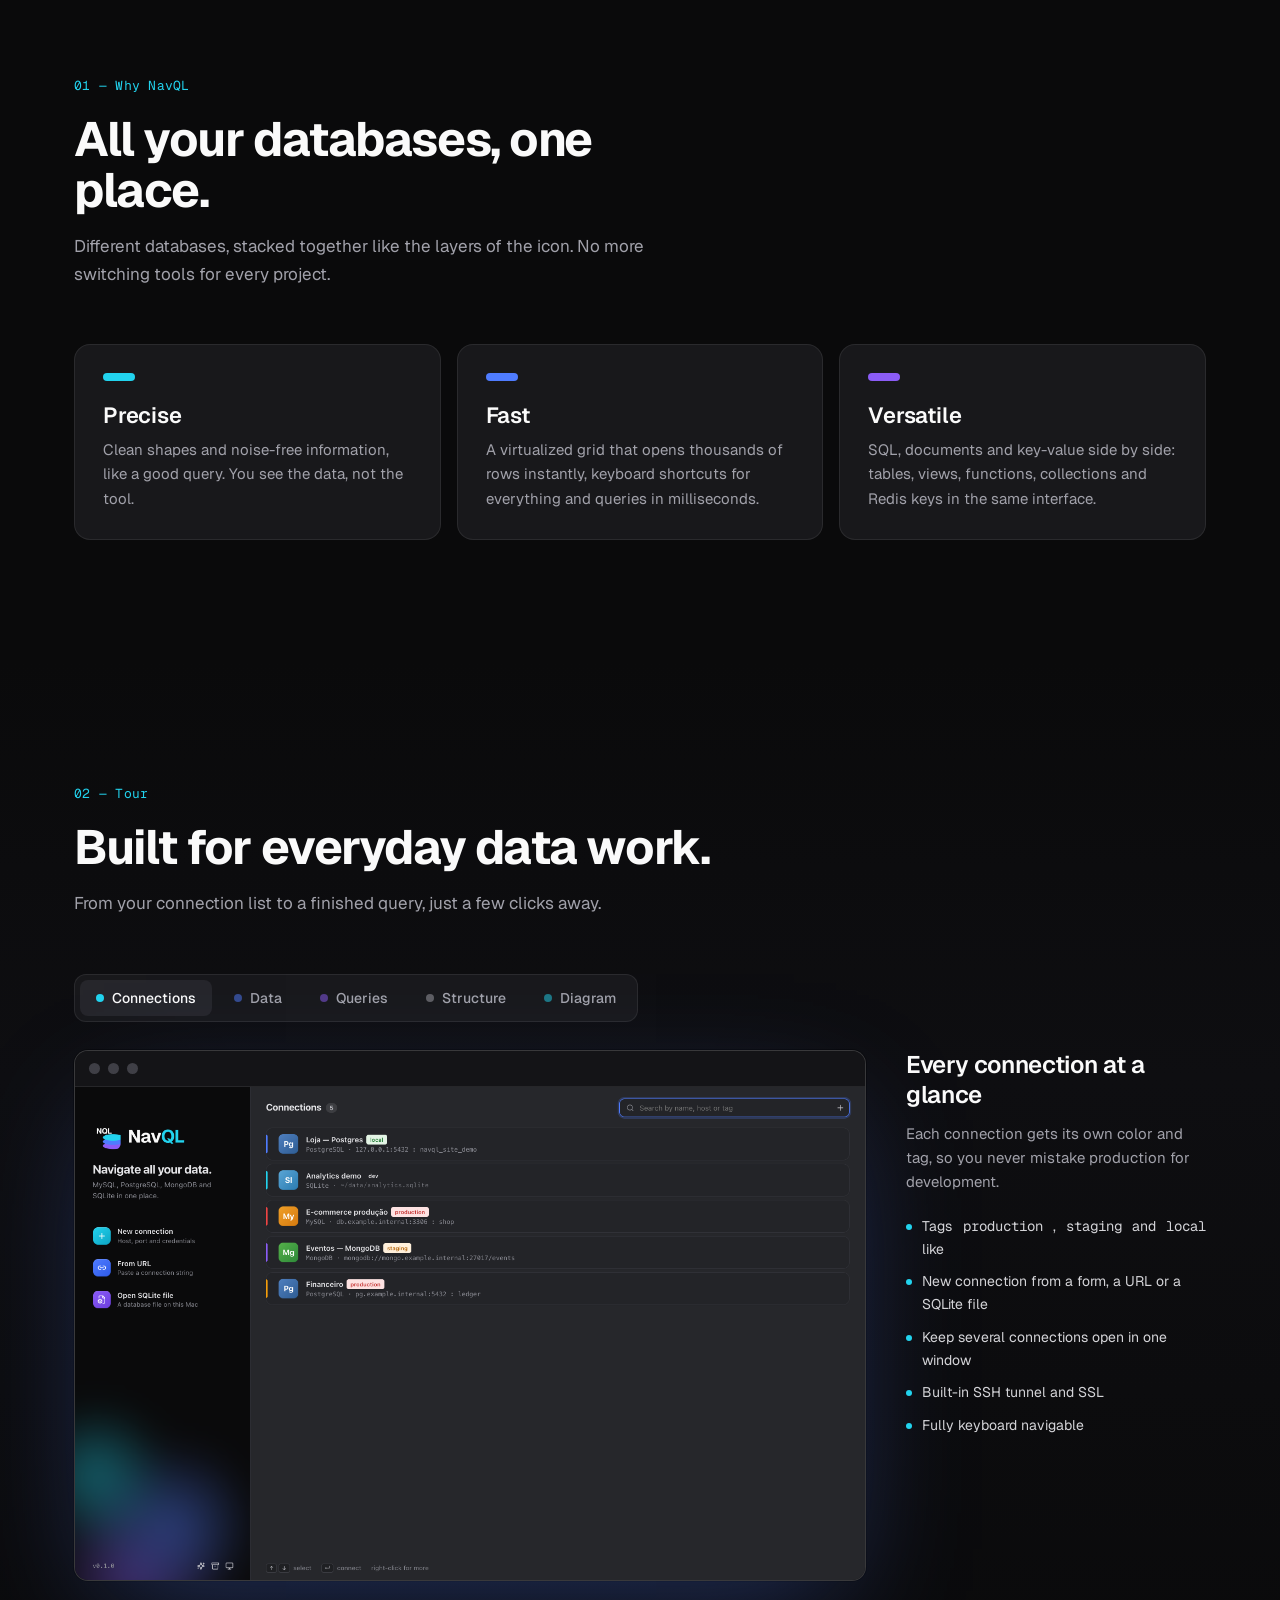
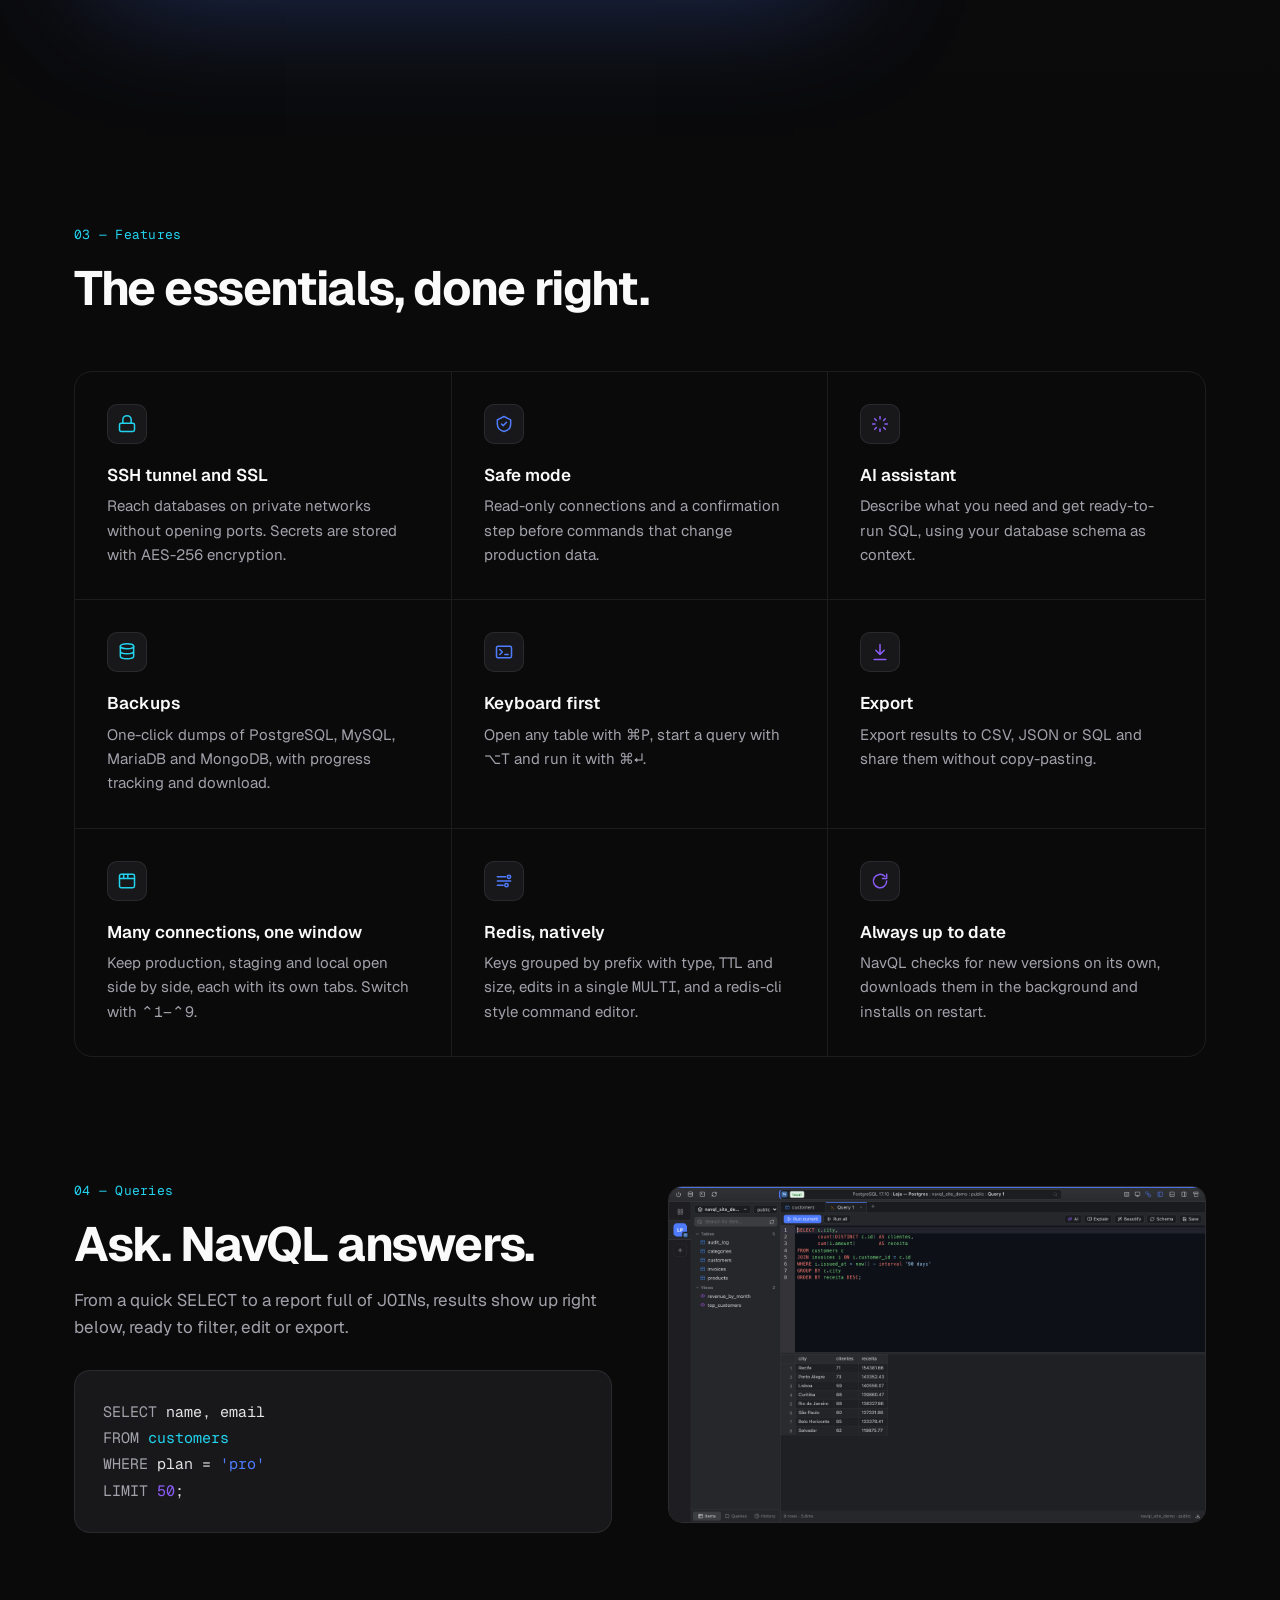
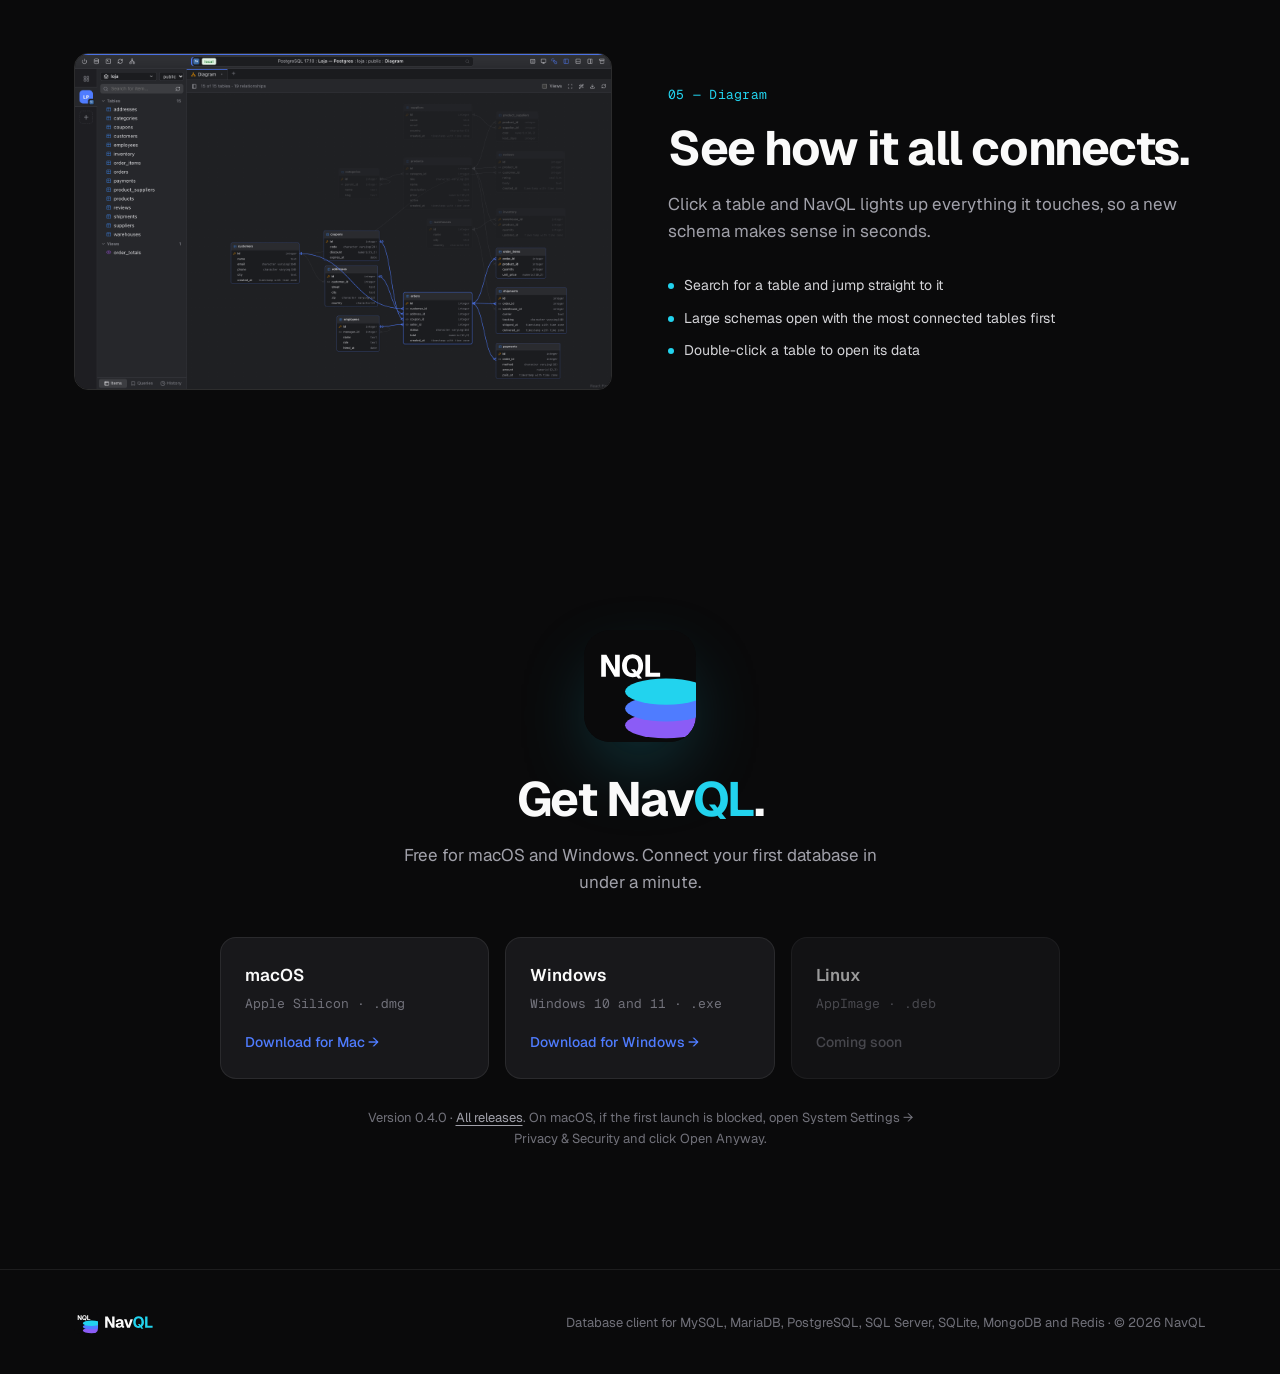
==== commit 53763726: "Site for NavQL 0.4.0: SQL Server, Redis, MariaDB, connection rail, updates, real downloads Co-Author" ====
--- a/index.html
+++ b/index.html
@@ -4,12 +4,12 @@
 <meta charset="utf-8">
 <meta name="viewport" content="width=device-width, initial-scale=1">
 <title>NavQL — Navigate all your data</title>
-<meta name="description" content="NavQL is a database client for MySQL, PostgreSQL, MongoDB and SQLite. Browse tables and collections, edit records and run queries, fast.">
+<meta name="description" content="NavQL is a database client for MySQL, MariaDB, PostgreSQL, SQL Server, SQLite, MongoDB and Redis. Browse tables and collections, edit records and run queries, fast.">
 <link rel="icon" href="favicon.svg" type="image/svg+xml">
 <link rel="icon" href="favicon.ico" sizes="any">
 <link rel="apple-touch-icon" href="apple-touch-icon.png">
 <meta property="og:title" content="NavQL">
-<meta property="og:description" content="All your databases, one place. MySQL, PostgreSQL, MongoDB and SQLite.">
+<meta property="og:description" content="All your databases, one place. MySQL, MariaDB, PostgreSQL, SQL Server, SQLite, MongoDB and Redis.">
 <meta name="theme-color" content="#0A0A0B">
 <link rel="preconnect" href="https://fonts.googleapis.com">
 <link rel="preconnect" href="https://fonts.gstatic.com" crossorigin>
@@ -217,6 +217,11 @@
   .platform:hover { border-color: rgba(79,124,255,.6); transform: translateY(-2px); }
   .platform strong { font-size: 17px; font-weight: 600; }
   .platform span { color: var(--dim); font: 400 13px/1.5 var(--mono); }
+  .platform.soon { opacity: .6; }
+  .platform.soon:hover { border-color: var(--line); transform: none; }
+  .platform.soon em { color: var(--dim); }
+  .download > .wrap > p.dl-note { color: var(--dim); font-size: 13px; margin: 28px auto 0; max-width: 560px; }
+  .dl-note a { color: var(--muted); text-decoration: underline; text-underline-offset: 3px; }
   .platform em { margin-top: 14px; font-style: normal; color: var(--azul); font-size: 14px; font-weight: 500; }
 
   footer { border-top: 1px solid var(--line); padding: 40px 0; }
@@ -232,7 +237,7 @@
     .feature:nth-child(3n) { border-right: 1px solid var(--line); }
     .feature:nth-child(2n) { border-right: 0; }
     .feature:nth-last-child(-n+3) { border-bottom: 1px solid var(--line); }
-    .feature:nth-last-child(-n+2) { border-bottom: 0; }
+    .feature:last-child { border-bottom: 0; grid-column: span 2; }
   }
   @media (max-width: 720px) {
     .wrap { padding: 0 16px; }
@@ -243,7 +248,7 @@
     section { padding: 80px 0; }
     .pillars, .platforms, .features { grid-template-columns: 1fr; }
     .feature, .feature:nth-child(n) { border-right: 0; border-bottom: 1px solid var(--line); }
-    .feature:last-child { border-bottom: 0; }
+    .feature:last-child { border-bottom: 0; grid-column: auto; }
     .dbs ul { gap: 20px; }
     .window-bar { height: 28px; }
     .tabs { width: 100%; flex-wrap: nowrap; gap: 2px; }
@@ -276,14 +281,14 @@
     </svg>
     <div class="wrap">
       <div class="hero-copy">
-        <span class="eyebrow">Database client · macOS, Windows and Linux</span>
+        <span class="eyebrow">Database client · macOS and Windows</span>
         <h1>Navigate all your data.</h1>
-        <p class="lead">MySQL, PostgreSQL, MongoDB and SQLite in one clean, focused place. Browse tables and collections, edit records and run queries, fast.</p>
+        <p class="lead">MySQL, PostgreSQL, SQL Server, MongoDB, Redis and more in one clean, focused place. Browse tables and collections, edit records and run queries, fast.</p>
         <div class="ctas">
           <a href="#download" class="btn btn-primary btn-lg">Download NavQL</a>
           <a href="#tour" class="btn btn-ghost btn-lg">See the app</a>
         </div>
-        <p class="meta">v0.1.0 · free</p>
+        <p class="meta">v0.4.0 · free · updates itself</p>
       </div>
       <div class="hero-shot">
         <div class="window">
@@ -299,9 +304,12 @@
       <p>Connect the databases you already use</p>
       <ul>
         <li><i style="background:var(--ciano)"></i>MySQL</li>
+        <li><i style="background:var(--ciano)"></i>MariaDB</li>
         <li><i style="background:var(--azul)"></i>PostgreSQL</li>
+        <li><i style="background:var(--azul)"></i>SQL Server</li>
+        <li><i style="background:#a1a1aa"></i>SQLite</li>
         <li><i style="background:var(--violeta)"></i>MongoDB</li>
-        <li><i style="background:#a1a1aa"></i>SQLite</li>
+        <li><i style="background:var(--violeta)"></i>Redis</li>
       </ul>
     </div>
   </div>
@@ -327,7 +335,7 @@
         <article class="pillar">
           <div class="bar" style="background:var(--violeta)"></div>
           <h3>Versatile</h3>
-          <p>SQL and documents side by side: tables, views, functions and collections in the same interface.</p>
+          <p>SQL, documents and key-value side by side: tables, views, functions, collections and Redis keys in the same interface.</p>
         </article>
       </div>
     </div>
@@ -359,6 +367,7 @@
             <ul>
               <li>Tags like <span class="mono">production</span>, <span class="mono">staging</span> and <span class="mono">local</span></li>
               <li>New connection from a form, a URL or a SQLite file</li>
+              <li>Keep several connections open in one window</li>
               <li>Built-in SSH tunnel and SSL</li>
               <li>Fully keyboard navigable</li>
             </ul>
@@ -393,6 +402,7 @@
             <ul>
               <li>Run the current query or all of them at once</li>
               <li>Explain, Beautify and saved queries</li>
+              <li>SQL Server batches split at <span class="mono">GO</span>; every result set of a <span class="mono">CALL</span></li>
               <li>History of everything you ran</li>
               <li>AI assistant to write and explain SQL</li>
             </ul>
@@ -460,7 +470,7 @@
         <div class="feature">
           <div class="ico"><svg viewBox="0 0 24 24" fill="none" stroke="#22D3EE" stroke-width="1.8" stroke-linecap="round" stroke-linejoin="round"><ellipse cx="12" cy="5" rx="8" ry="3"/><path d="M4 5v6c0 1.7 3.6 3 8 3s8-1.3 8-3V5M4 11v6c0 1.7 3.6 3 8 3s8-1.3 8-3v-6"/></svg></div>
           <h3>Backups</h3>
-          <p>One-click dumps of PostgreSQL, MySQL and MongoDB, with progress tracking and download.</p>
+          <p>One-click dumps of PostgreSQL, MySQL, MariaDB and MongoDB, with progress tracking and download.</p>
         </div>
         <div class="feature">
           <div class="ico"><svg viewBox="0 0 24 24" fill="none" stroke="#4F7CFF" stroke-width="1.8" stroke-linecap="round" stroke-linejoin="round"><rect x="3" y="5" width="18" height="14" rx="2"/><path d="M7 15l3-3-3-3M13 15h4"/></svg></div>
@@ -471,6 +481,21 @@
           <div class="ico"><svg viewBox="0 0 24 24" fill="none" stroke="#8B5CF6" stroke-width="1.8" stroke-linecap="round" stroke-linejoin="round"><path d="M12 3v12M7 10l5 5 5-5M5 21h14"/></svg></div>
           <h3>Export</h3>
           <p>Export results to CSV, JSON or SQL and share them without copy-pasting.</p>
+        </div>
+        <div class="feature">
+          <div class="ico"><svg viewBox="0 0 24 24" fill="none" stroke="#22D3EE" stroke-width="1.8" stroke-linecap="round" stroke-linejoin="round"><rect x="3" y="4" width="18" height="16" rx="2"/><path d="M3 9h18M8 4v5M13 4v5"/></svg></div>
+          <h3>Many connections, one window</h3>
+          <p>Keep production, staging and local open side by side, each with its own tabs. Switch with <span class="mono">⌃1</span>–<span class="mono">⌃9</span>.</p>
+        </div>
+        <div class="feature">
+          <div class="ico"><svg viewBox="0 0 24 24" fill="none" stroke="#4F7CFF" stroke-width="1.8" stroke-linecap="round" stroke-linejoin="round"><path d="M4 7h10M4 12h16M4 17h7"/><circle cx="18" cy="7" r="2"/><circle cx="15" cy="17" r="2"/></svg></div>
+          <h3>Redis, natively</h3>
+          <p>Keys grouped by prefix with type, TTL and size, edits in a single <span class="mono">MULTI</span>, and a redis-cli style command editor.</p>
+        </div>
+        <div class="feature">
+          <div class="ico"><svg viewBox="0 0 24 24" fill="none" stroke="#8B5CF6" stroke-width="1.8" stroke-linecap="round" stroke-linejoin="round"><path d="M20 12a8 8 0 1 1-2.3-5.6"/><path d="M20 4v5h-5"/></svg></div>
+          <h3>Always up to date</h3>
+          <p>NavQL checks for new versions on its own, downloads them in the background and installs on restart.</p>
         </div>
       </div>
     </div>
@@ -522,12 +547,13 @@
         </svg>
       </div>
       <h2>Get Nav<span class="ql">QL</span>.</h2>
-      <p>Free for macOS, Windows and Linux. Connect your first database in under a minute.</p>
+      <p>Free for macOS and Windows. Connect your first database in under a minute.</p>
       <div class="platforms">
-        <a class="platform" href="#"><strong>macOS</strong><span>Apple Silicon and Intel · .dmg</span><em>Download for Mac →</em></a>
-        <a class="platform" href="#"><strong>Windows</strong><span>Windows 10 and 11 · .exe</span><em>Download for Windows →</em></a>
-        <a class="platform" href="#"><strong>Linux</strong><span>AppImage · .deb</span><em>Download for Linux →</em></a>
-      </div>
+        <a class="platform" href="https://github.com/wagnerdevel/navql-releases/releases/download/v0.4.0/NavQL-0.4.0-arm64.dmg"><strong>macOS</strong><span>Apple Silicon · .dmg</span><em>Download for Mac →</em></a>
+        <a class="platform" href="https://github.com/wagnerdevel/navql-releases/releases/download/v0.4.0/NavQL-Setup-0.4.0.exe"><strong>Windows</strong><span>Windows 10 and 11 · .exe</span><em>Download for Windows →</em></a>
+        <div class="platform soon" aria-disabled="true"><strong>Linux</strong><span>AppImage · .deb</span><em>Coming soon</em></div>
+      </div>
+      <p class="dl-note">Version 0.4.0 · <a href="https://github.com/wagnerdevel/navql-releases/releases">All releases</a>. On macOS, if the first launch is blocked, open System Settings → Privacy &amp; Security and click Open Anyway.</p>
     </div>
   </section>
 </main>
@@ -535,7 +561,7 @@
 <footer>
   <div class="wrap">
     <img src="assets/navql-logo-fundo-escuro.svg" alt="NavQL" width="79" height="24">
-    <p>Database client for MySQL, PostgreSQL, MongoDB and SQLite · © 2026 NavQL</p>
+    <p>Database client for MySQL, MariaDB, PostgreSQL, SQL Server, SQLite, MongoDB and Redis · © 2026 NavQL</p>
   </div>
 </footer>
 
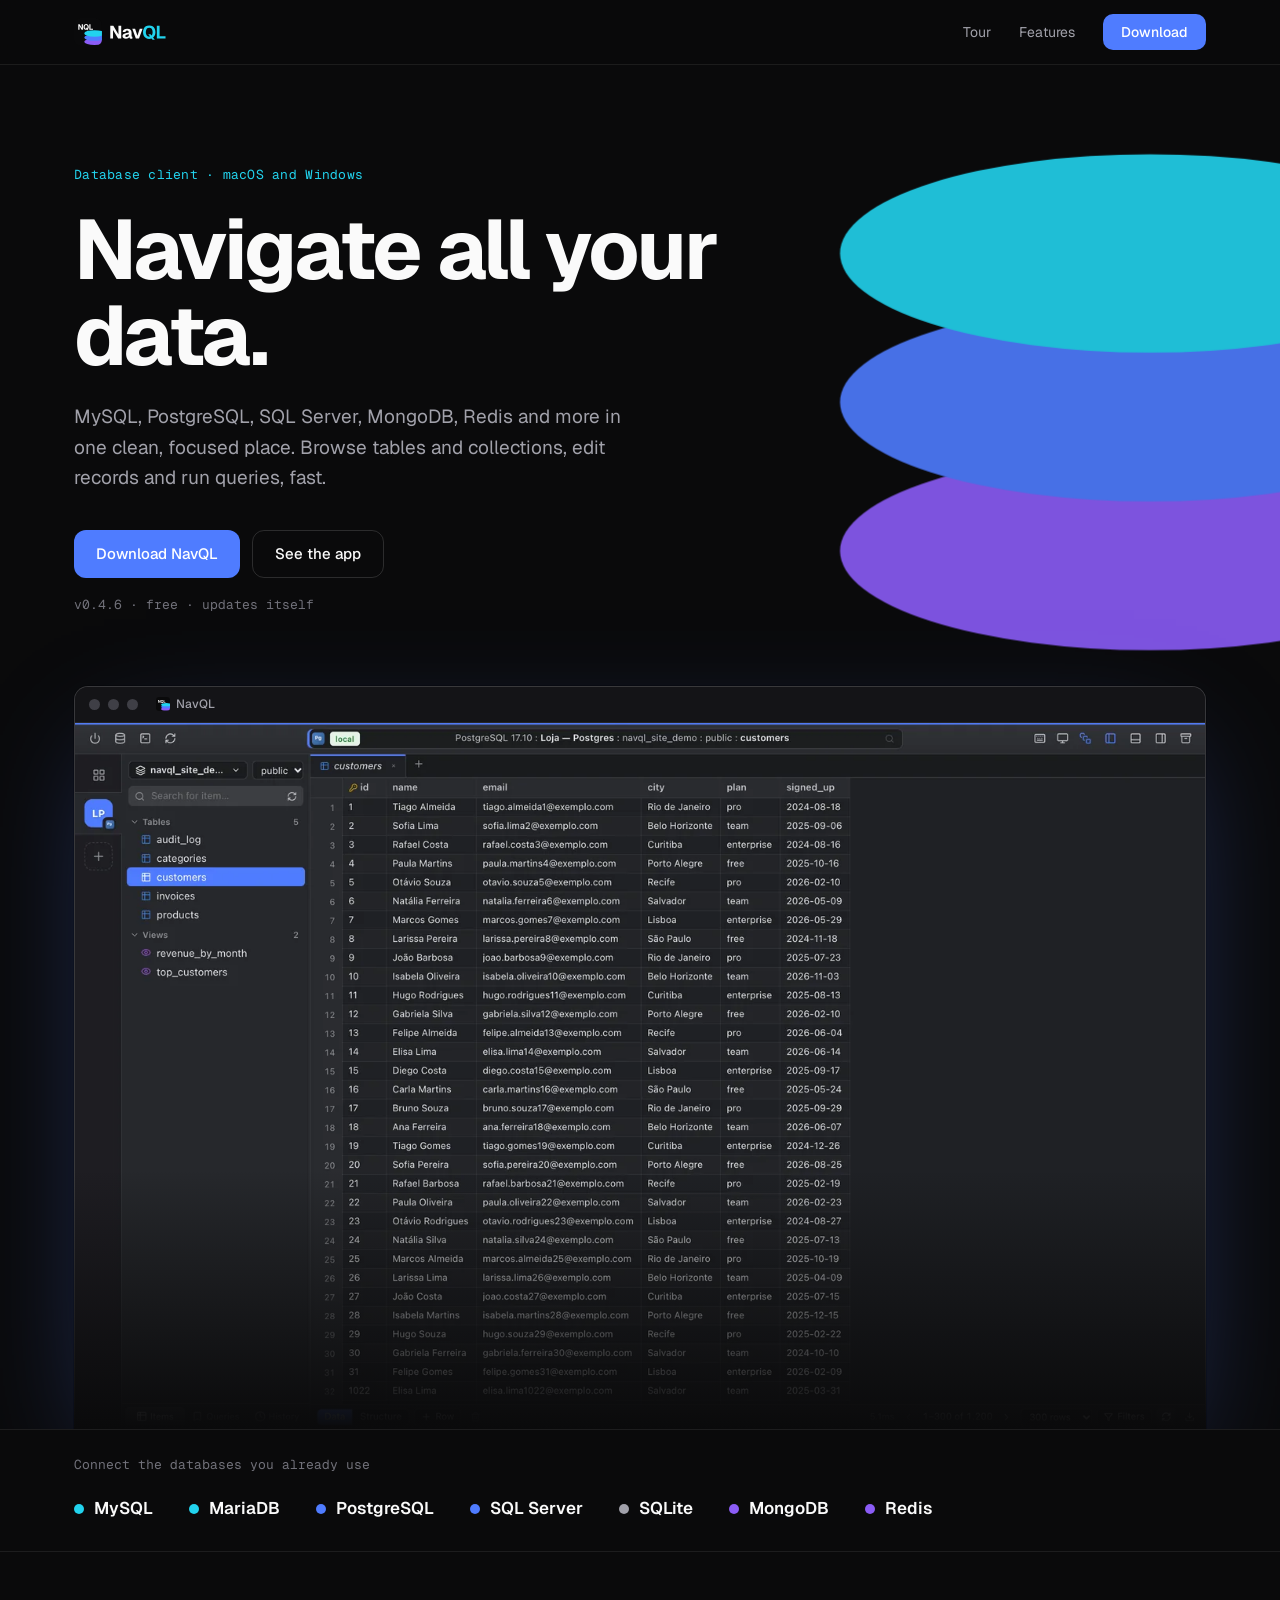
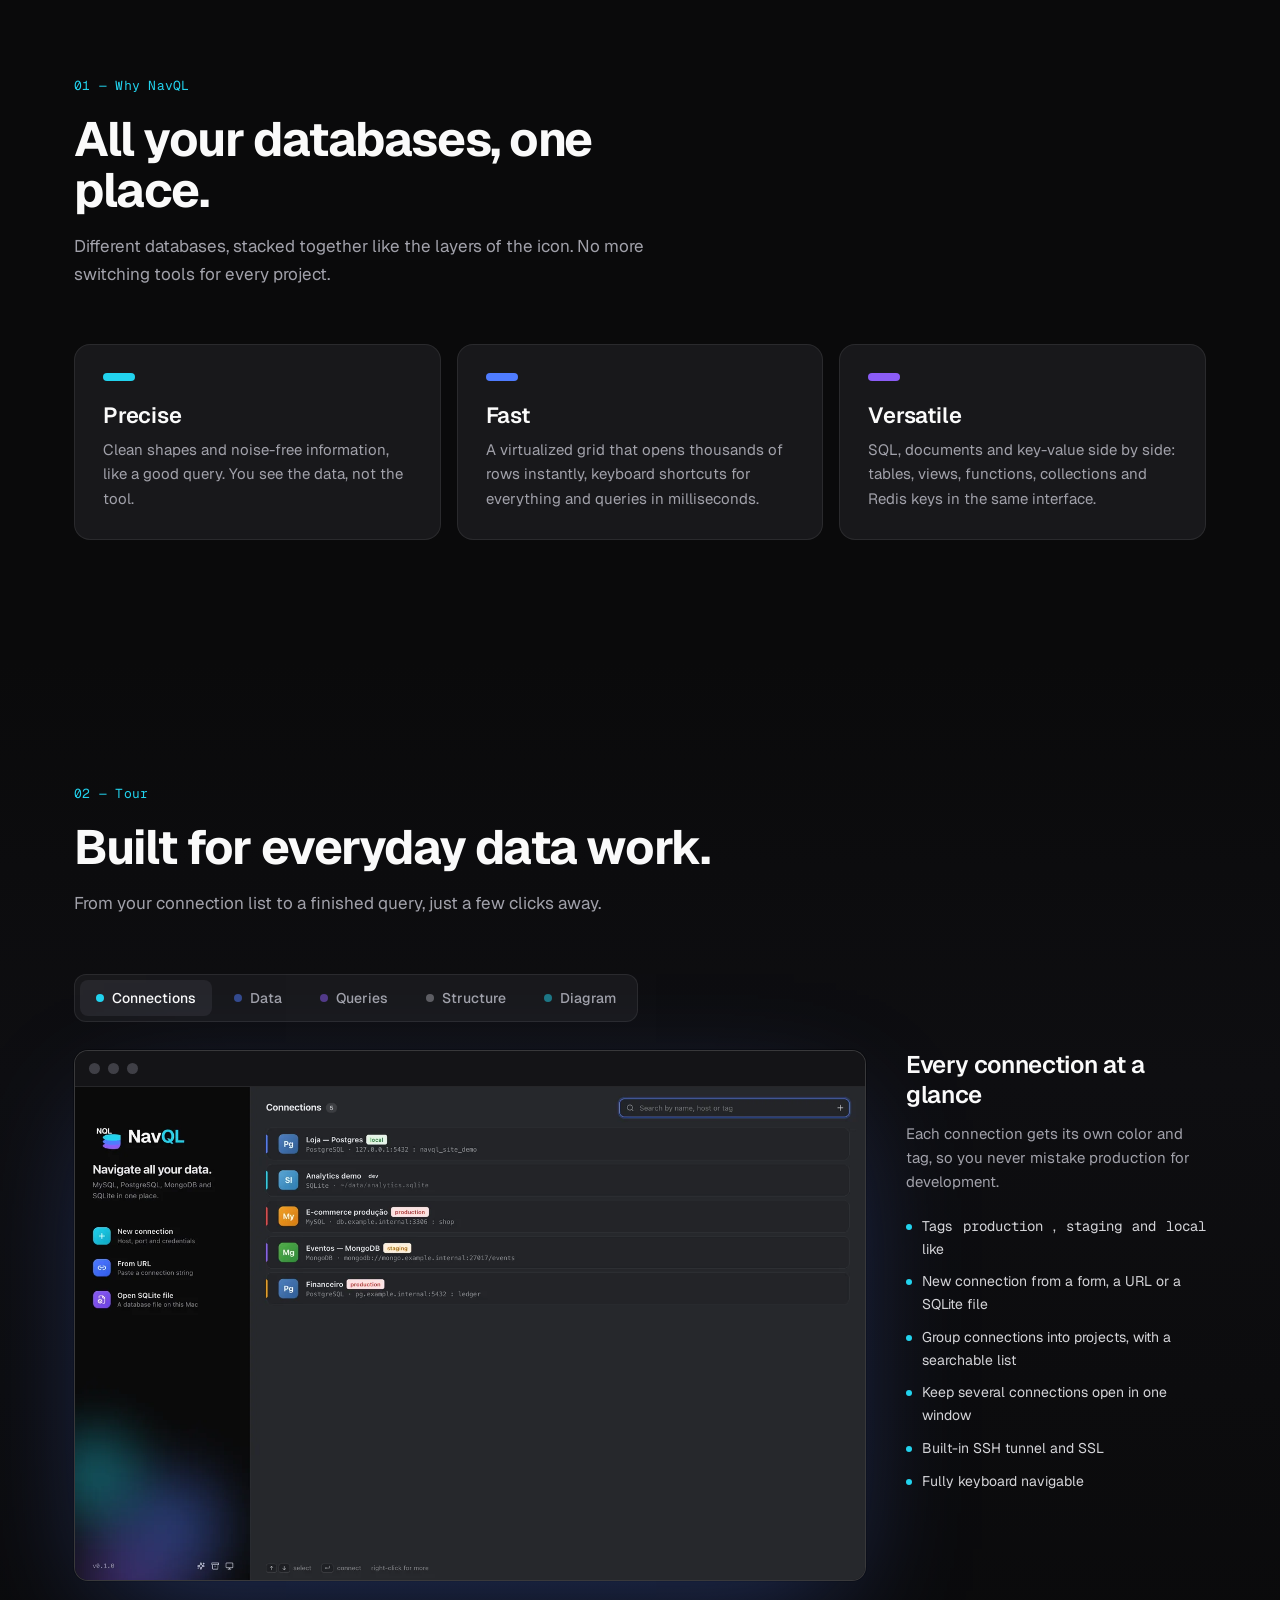
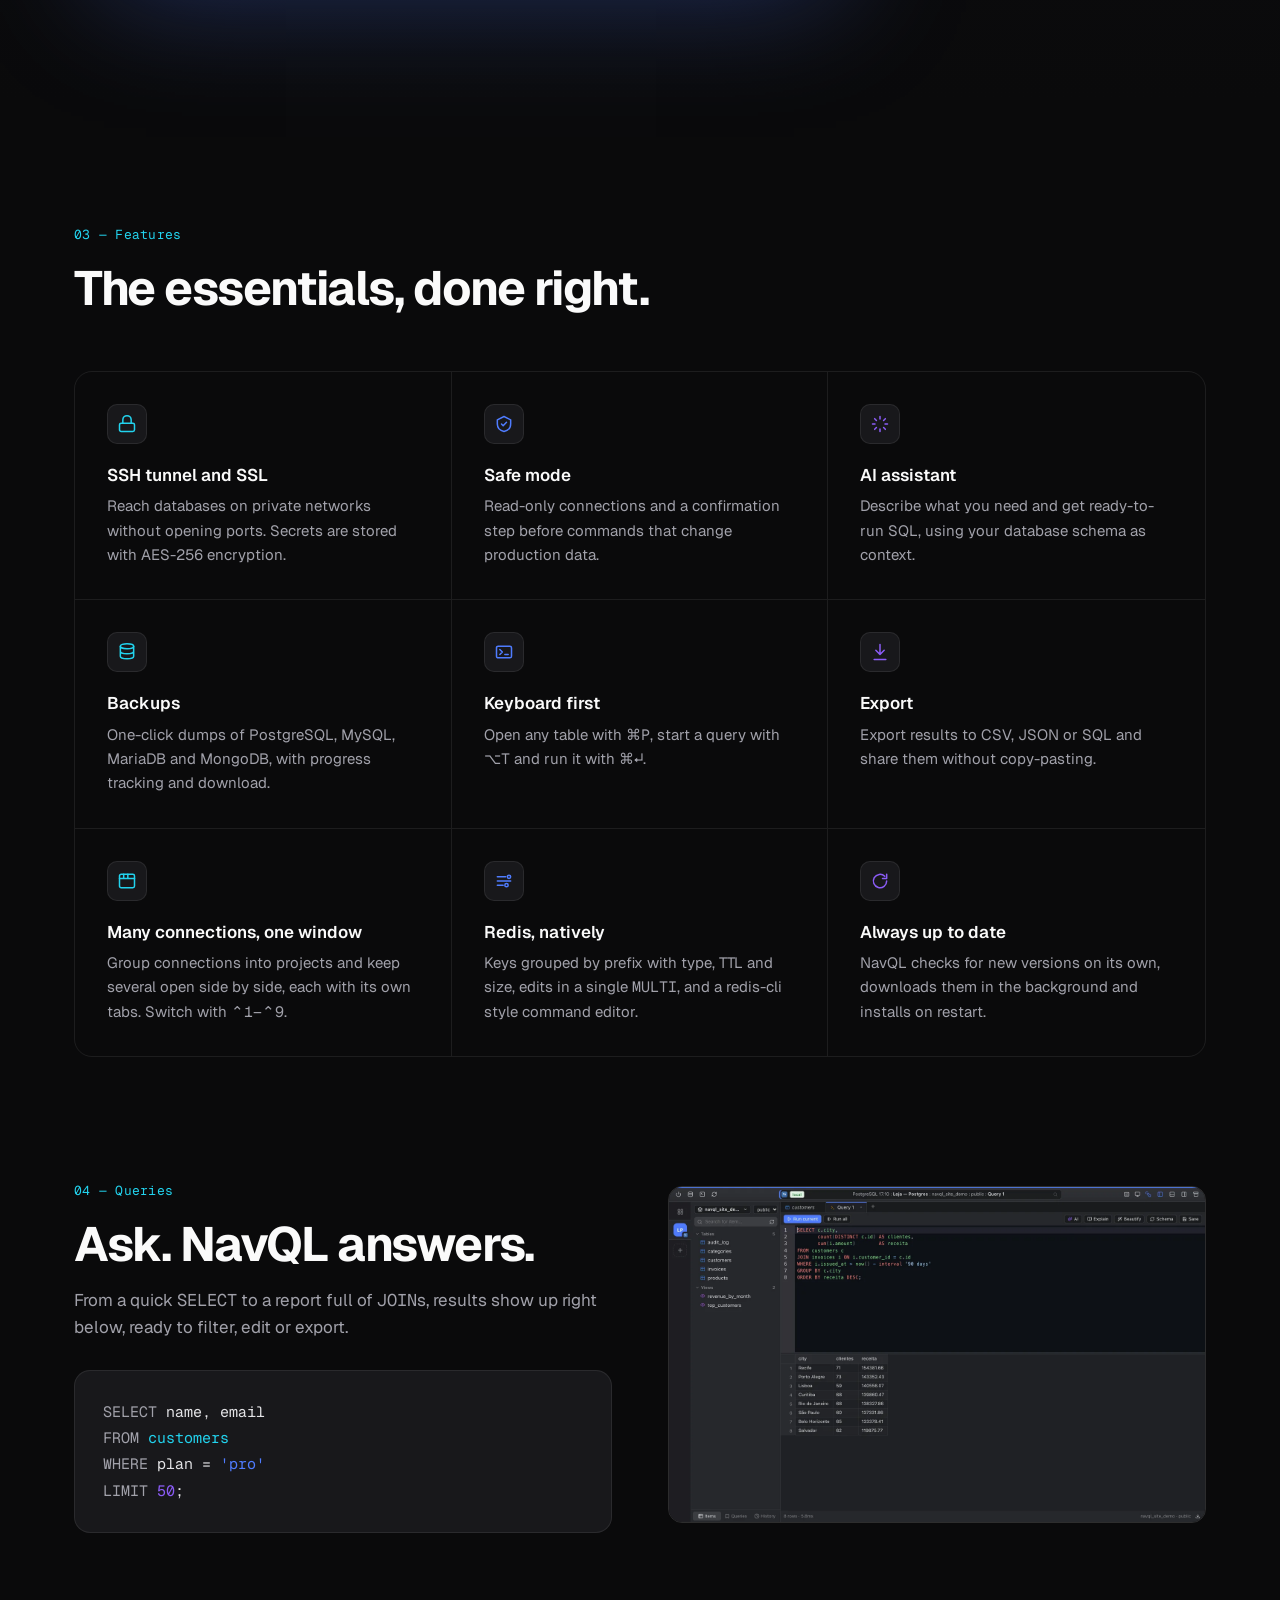
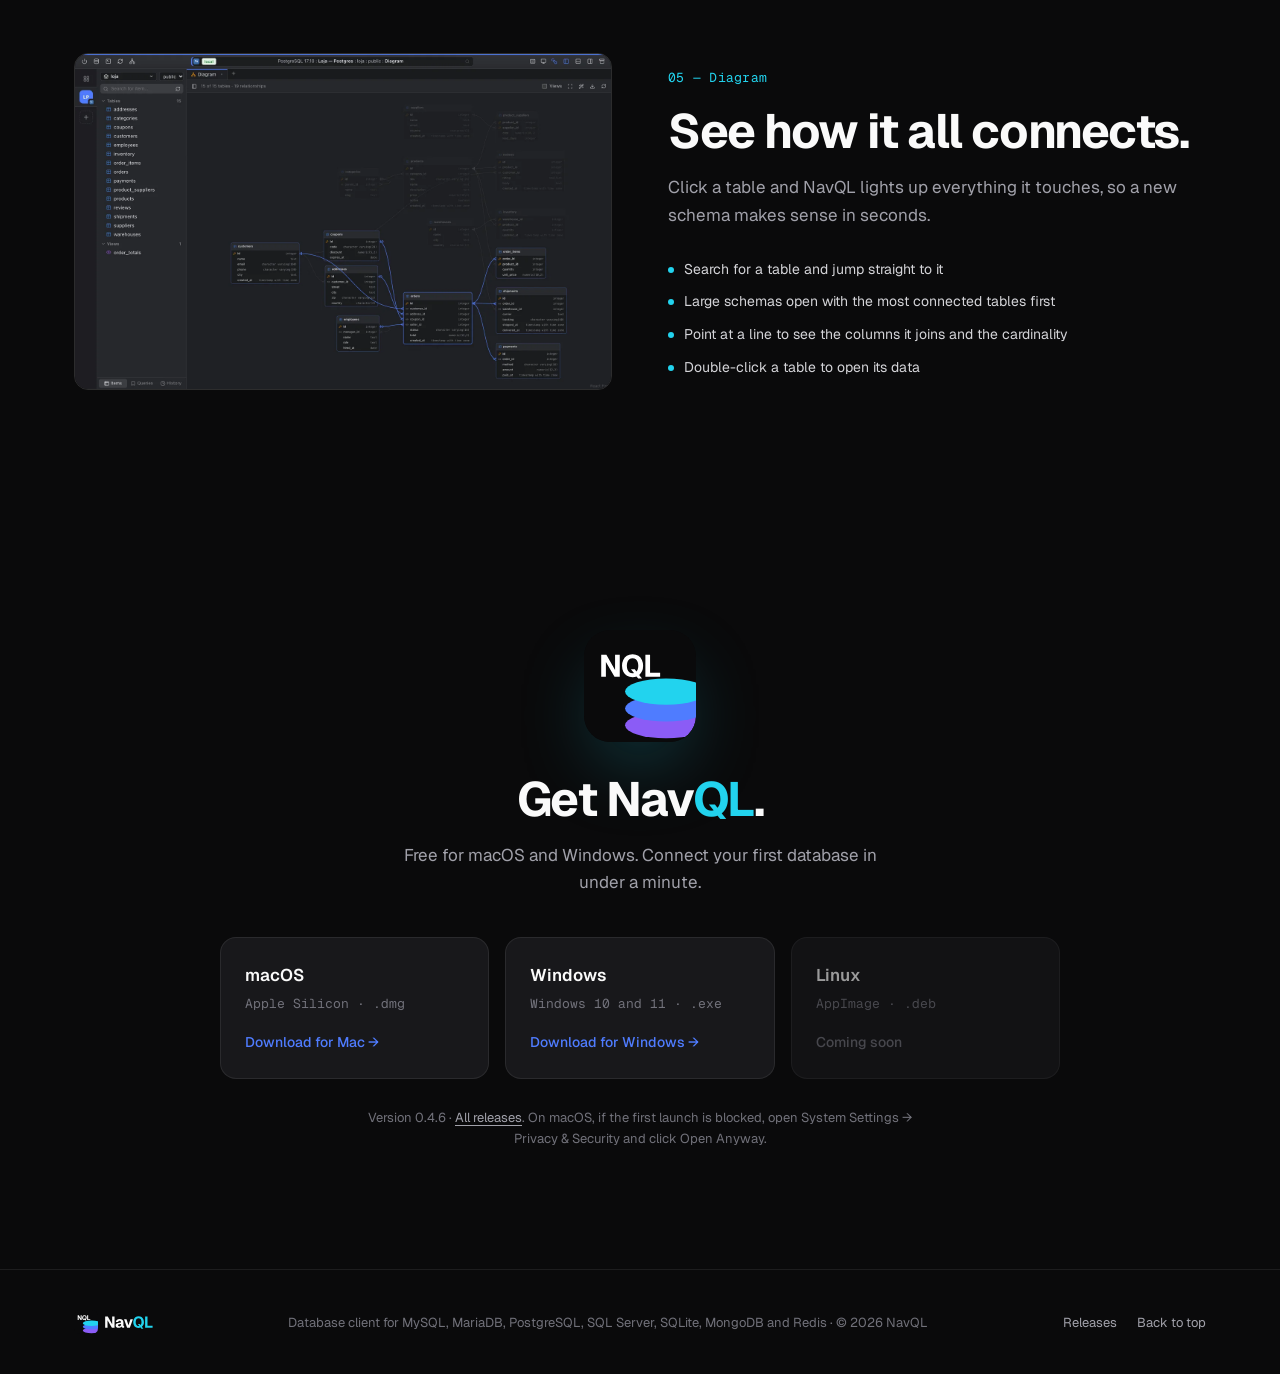
==== commit 0081e94f: "Site: latest release downloads, WebP screenshots, social preview, 0.4.6 features Co-Authored-By: Cla" ====
--- a/index.html
+++ b/index.html
@@ -8,7 +8,14 @@
 <link rel="icon" href="favicon.svg" type="image/svg+xml">
 <link rel="icon" href="favicon.ico" sizes="any">
 <link rel="apple-touch-icon" href="apple-touch-icon.png">
-<meta property="og:title" content="NavQL">
+<link rel="canonical" href="https://wagnerdevel.github.io/navql-site/">
+<meta property="og:type" content="website">
+<meta property="og:url" content="https://wagnerdevel.github.io/navql-site/">
+<meta property="og:title" content="NavQL — Navigate all your data">
+<meta property="og:image" content="https://wagnerdevel.github.io/navql-site/assets/og.png">
+<meta property="og:image:width" content="1200">
+<meta property="og:image:height" content="630">
+<meta name="twitter:card" content="summary_large_image">
 <meta property="og:description" content="All your databases, one place. MySQL, MariaDB, PostgreSQL, SQL Server, SQLite, MongoDB and Redis.">
 <meta name="theme-color" content="#0A0A0B">
 <link rel="preconnect" href="https://fonts.googleapis.com">
@@ -222,12 +229,27 @@
   .platform.soon em { color: var(--dim); }
   .download > .wrap > p.dl-note { color: var(--dim); font-size: 13px; margin: 28px auto 0; max-width: 560px; }
   .dl-note a { color: var(--muted); text-decoration: underline; text-underline-offset: 3px; }
+  .platform { position: relative; }
+  .platform.recommended { border-color: rgba(79,124,255,.7); box-shadow: 0 20px 60px -30px rgba(79,124,255,.8); }
+  .platform .badge { position: absolute; top: 14px; right: 14px; font: 500 11px/1 var(--mono); color: var(--ciano); border: 1px solid rgba(34,211,238,.35); border-radius: 999px; padding: 5px 8px; }
   .platform em { margin-top: 14px; font-style: normal; color: var(--azul); font-size: 14px; font-weight: 500; }
 
   footer { border-top: 1px solid var(--line); padding: 40px 0; }
   footer .wrap { display: flex; justify-content: space-between; align-items: center; gap: 20px; flex-wrap: wrap; }
   footer img { height: 24px; width: auto; }
   footer p { margin: 0; color: var(--dim); font-size: 13px; }
+
+  footer nav { display: flex; gap: 20px; font-size: 13px; color: var(--muted); }
+  footer nav a:hover { color: var(--papel); }
+
+  /* Keyboard focus and skip link */
+  a:focus-visible, .btn:focus-visible { outline: 2px solid var(--azul); outline-offset: 3px; border-radius: 6px; }
+  .skip { position: absolute; left: 16px; top: -60px; z-index: 100; background: var(--azul); color: #fff; padding: 10px 14px; border-radius: 8px; font-size: 14px; }
+  .skip:focus { top: 12px; }
+
+  /* Sections fade up as they scroll into view (class added by script) */
+  .reveal { opacity: 0; transform: translateY(18px); transition: opacity .7s ease, transform .7s cubic-bezier(.2,.7,.2,1); }
+  .reveal.shown { opacity: 1; transform: none; }
 
   /* Responsive */
   @media (max-width: 960px) {
@@ -260,6 +282,7 @@
 </style>
 </head>
 <body>
+<a class="skip" href="#main">Skip to content</a>
 
 <header class="nav">
   <div class="wrap">
@@ -272,7 +295,7 @@
   </div>
 </header>
 
-<main>
+<main id="main">
   <section class="hero" style="padding-bottom:0">
     <svg class="hero-discs" viewBox="10 10 100 100" aria-hidden="true" focusable="false">
       <g class="disc d3"><ellipse class="glow" cx="60" cy="90" rx="50" ry="16" fill="#8B5CF6"/><ellipse cx="60" cy="90" rx="50" ry="16" fill="#8B5CF6"/></g>
@@ -288,12 +311,12 @@
           <a href="#download" class="btn btn-primary btn-lg">Download NavQL</a>
           <a href="#tour" class="btn btn-ghost btn-lg">See the app</a>
         </div>
-        <p class="meta">v0.4.0 · free · updates itself</p>
+        <p class="meta">v<span data-version>0.4.6</span> · free · updates itself</p>
       </div>
       <div class="hero-shot">
         <div class="window">
           <div class="window-bar"><i></i><i></i><i></i><span><img src="assets/navql-icone.svg" alt="">NavQL</span></div>
-          <img src="assets/shots/table.png" alt="NavQL showing the customers table of a PostgreSQL database, with the list of tables and views on the left" width="2880" height="1800">
+          <img src="assets/shots/table-1440.webp" srcset="assets/shots/table-1440.webp 1440w, assets/shots/table.webp 2880w" sizes="(max-width: 1180px) 100vw, 1132px" fetchpriority="high" alt="NavQL showing the customers table of a PostgreSQL database, with the list of tables and views on the left" width="2880" height="1800">
         </div>
       </div>
     </div>
@@ -360,13 +383,14 @@
       <div class="panel" id="p-conn" role="tabpanel" aria-labelledby="t-conn">
         <div class="tour-grid">
           <div class="window"><div class="window-bar"><i></i><i></i><i></i></div>
-            <img src="assets/shots/connections.png" alt="NavQL home screen with five connections: PostgreSQL, SQLite, MySQL and MongoDB, each with its own color and tag" loading="lazy" width="2880" height="1800"></div>
+            <img src="assets/shots/connections-1440.webp" srcset="assets/shots/connections-1440.webp 1440w, assets/shots/connections.webp 2880w" sizes="(max-width: 960px) 100vw, 800px" alt="NavQL home screen with five connections: PostgreSQL, SQLite, MySQL and MongoDB, each with its own color and tag" loading="lazy" width="2880" height="1800"></div>
           <div class="tour-copy">
             <h3>Every connection at a glance</h3>
             <p>Each connection gets its own color and tag, so you never mistake production for development.</p>
             <ul>
               <li>Tags like <span class="mono">production</span>, <span class="mono">staging</span> and <span class="mono">local</span></li>
               <li>New connection from a form, a URL or a SQLite file</li>
+              <li>Group connections into projects, with a searchable list</li>
               <li>Keep several connections open in one window</li>
               <li>Built-in SSH tunnel and SSL</li>
               <li>Fully keyboard navigable</li>
@@ -378,14 +402,15 @@
       <div class="panel" id="p-data" role="tabpanel" aria-labelledby="t-data" hidden>
         <div class="tour-grid">
           <div class="window"><div class="window-bar"><i></i><i></i><i></i></div>
-            <img src="assets/shots/table.png" alt="Data grid of the customers table with 1,200 rows" loading="lazy" width="2880" height="1800"></div>
+            <img src="assets/shots/table-1440.webp" srcset="assets/shots/table-1440.webp 1440w, assets/shots/table.webp 2880w" sizes="(max-width: 960px) 100vw, 800px" alt="Data grid of the customers table with 1,200 rows" loading="lazy" width="2880" height="1800"></div>
           <div class="tour-copy">
             <h3>Data in a fast grid</h3>
             <p>Open a table and scroll through thousands of rows without a stutter. Edit cells, add rows and apply filters.</p>
             <ul>
               <li>Virtualized grid with pagination</li>
               <li>Inline editing with a review before saving</li>
-              <li>Per-column filters and sorting</li>
+              <li>Filters and sorting, remembered for each table</li>
+              <li>JSON and long text in a searchable value preview</li>
               <li>Export your results</li>
             </ul>
           </div>
@@ -395,7 +420,7 @@
       <div class="panel" id="p-query" role="tabpanel" aria-labelledby="t-query" hidden>
         <div class="tour-grid">
           <div class="window"><div class="window-bar"><i></i><i></i><i></i></div>
-            <img src="assets/shots/query.png" alt="Query editor with a SELECT grouping revenue by city and the result below" loading="lazy" width="2880" height="1800"></div>
+            <img src="assets/shots/query-1440.webp" srcset="assets/shots/query-1440.webp 1440w, assets/shots/query.webp 2880w" sizes="(max-width: 960px) 100vw, 800px" alt="Query editor with a SELECT grouping revenue by city and the result below" loading="lazy" width="2880" height="1800"></div>
           <div class="tour-copy">
             <h3>A real SQL editor</h3>
             <p>Write, format and run queries with autocomplete that knows your schema.</p>
@@ -413,7 +438,7 @@
       <div class="panel" id="p-struct" role="tabpanel" aria-labelledby="t-struct" hidden>
         <div class="tour-grid">
           <div class="window"><div class="window-bar"><i></i><i></i><i></i></div>
-            <img src="assets/shots/structure.png" alt="Structure of the customers table: columns, types, indexes and foreign keys" loading="lazy" width="2880" height="1800"></div>
+            <img src="assets/shots/structure-1440.webp" srcset="assets/shots/structure-1440.webp 1440w, assets/shots/structure.webp 2880w" sizes="(max-width: 960px) 100vw, 800px" alt="Structure of the customers table: columns, types, indexes and foreign keys" loading="lazy" width="2880" height="1800"></div>
           <div class="tour-copy">
             <h3>Structure, demystified</h3>
             <p>Columns, types, indexes and foreign keys for every table, plus the full DDL.</p>
@@ -429,7 +454,7 @@
       <div class="panel" id="p-diagram" role="tabpanel" aria-labelledby="t-diagram" hidden>
         <div class="tour-grid">
           <div class="window"><div class="window-bar"><i></i><i></i><i></i></div>
-            <img src="assets/shots/diagram.png" alt="Database diagram of a store schema: 15 tables connected by their foreign keys" loading="lazy" width="2880" height="1800"></div>
+            <img src="assets/shots/diagram-1440.webp" srcset="assets/shots/diagram-1440.webp 1440w, assets/shots/diagram.webp 2880w" sizes="(max-width: 960px) 100vw, 800px" alt="Database diagram of a store schema: 15 tables connected by their foreign keys" loading="lazy" width="2880" height="1800"></div>
           <div class="tour-copy">
             <h3>Your schema as a diagram</h3>
             <p>One click draws every table and how they connect, laid out automatically.</p>
@@ -437,6 +462,7 @@
               <li>Primary and foreign keys with column types</li>
               <li>Crow's foot lines that show optional relations</li>
               <li>Drag tables around; NavQL remembers where</li>
+              <li>Zoom, minimap and a notation legend</li>
               <li>Export as PNG or SVG</li>
             </ul>
           </div>
@@ -485,7 +511,7 @@
         <div class="feature">
           <div class="ico"><svg viewBox="0 0 24 24" fill="none" stroke="#22D3EE" stroke-width="1.8" stroke-linecap="round" stroke-linejoin="round"><rect x="3" y="4" width="18" height="16" rx="2"/><path d="M3 9h18M8 4v5M13 4v5"/></svg></div>
           <h3>Many connections, one window</h3>
-          <p>Keep production, staging and local open side by side, each with its own tabs. Switch with <span class="mono">⌃1</span>–<span class="mono">⌃9</span>.</p>
+          <p>Group connections into projects and keep several open side by side, each with its own tabs. Switch with <span class="mono">⌃1</span>–<span class="mono">⌃9</span>.</p>
         </div>
         <div class="feature">
           <div class="ico"><svg viewBox="0 0 24 24" fill="none" stroke="#4F7CFF" stroke-width="1.8" stroke-linecap="round" stroke-linejoin="round"><path d="M4 7h10M4 12h16M4 17h7"/><circle cx="18" cy="7" r="2"/><circle cx="15" cy="17" r="2"/></svg></div>
@@ -512,13 +538,13 @@
 <span class="k">WHERE</span> plan = <span class="s">'pro'</span>
 <span class="k">LIMIT</span> <span class="n">50</span>;</div>
       </div>
-      <img class="shot" src="assets/shots/query.png" alt="Result of a query grouped by city in NavQL" loading="lazy" width="2880" height="1800">
+      <img class="shot" src="assets/shots/query-1440.webp" srcset="assets/shots/query-1440.webp 1440w, assets/shots/query.webp 2880w" sizes="(max-width: 960px) 100vw, 560px" alt="Result of a query grouped by city in NavQL" loading="lazy" width="2880" height="1800">
     </div>
   </section>
 
   <section style="padding-top:0">
     <div class="wrap code-band diagram-band">
-      <img class="shot" src="assets/shots/diagram-focus.png" alt="The orders table selected in the diagram, with its related tables highlighted and the rest faded" loading="lazy" width="2880" height="1800">
+      <img class="shot" src="assets/shots/diagram-focus-1440.webp" srcset="assets/shots/diagram-focus-1440.webp 1440w, assets/shots/diagram-focus.webp 2880w" sizes="(max-width: 960px) 100vw, 560px" alt="The orders table selected in the diagram, with its related tables highlighted and the rest faded" loading="lazy" width="2880" height="1800">
       <div class="tour-copy">
         <span class="eyebrow">05 — Diagram</span>
         <h2>See how it all connects.</h2>
@@ -526,6 +552,7 @@
         <ul>
           <li>Search for a table and jump straight to it</li>
           <li>Large schemas open with the most connected tables first</li>
+          <li>Point at a line to see the columns it joins and the cardinality</li>
           <li>Double-click a table to open its data</li>
         </ul>
       </div>
@@ -549,11 +576,11 @@
       <h2>Get Nav<span class="ql">QL</span>.</h2>
       <p>Free for macOS and Windows. Connect your first database in under a minute.</p>
       <div class="platforms">
-        <a class="platform" href="https://github.com/wagnerdevel/navql-releases/releases/download/v0.4.0/NavQL-0.4.0-arm64.dmg"><strong>macOS</strong><span>Apple Silicon · .dmg</span><em>Download for Mac →</em></a>
-        <a class="platform" href="https://github.com/wagnerdevel/navql-releases/releases/download/v0.4.0/NavQL-Setup-0.4.0.exe"><strong>Windows</strong><span>Windows 10 and 11 · .exe</span><em>Download for Windows →</em></a>
+        <a class="platform" data-os="mac" href="https://github.com/wagnerdevel/navql-releases/releases/download/v0.4.6/NavQL-0.4.6-arm64.dmg"><strong>macOS</strong><span>Apple Silicon · .dmg</span><em>Download for Mac →</em></a>
+        <a class="platform" data-os="win" href="https://github.com/wagnerdevel/navql-releases/releases/download/v0.4.6/NavQL-Setup-0.4.6.exe"><strong>Windows</strong><span>Windows 10 and 11 · .exe</span><em>Download for Windows →</em></a>
         <div class="platform soon" aria-disabled="true"><strong>Linux</strong><span>AppImage · .deb</span><em>Coming soon</em></div>
       </div>
-      <p class="dl-note">Version 0.4.0 · <a href="https://github.com/wagnerdevel/navql-releases/releases">All releases</a>. On macOS, if the first launch is blocked, open System Settings → Privacy &amp; Security and click Open Anyway.</p>
+      <p class="dl-note">Version <span data-version>0.4.6</span> · <a href="https://github.com/wagnerdevel/navql-releases/releases">All releases</a>. On macOS, if the first launch is blocked, open System Settings → Privacy &amp; Security and click Open Anyway.</p>
     </div>
   </section>
 </main>
@@ -562,6 +589,7 @@
   <div class="wrap">
     <img src="assets/navql-logo-fundo-escuro.svg" alt="NavQL" width="79" height="24">
     <p>Database client for MySQL, MariaDB, PostgreSQL, SQL Server, SQLite, MongoDB and Redis · © 2026 NavQL</p>
+    <nav aria-label="Footer"><a href="https://github.com/wagnerdevel/navql-releases/releases">Releases</a><a href="#main">Back to top</a></nav>
   </div>
 </footer>
 
@@ -606,6 +634,47 @@
       }, { threshold: .5 }).observe(dl);
     }
 
+    // Download cards: mark the visitor's system, and point at the newest release
+    var ua = (navigator.userAgentData && navigator.userAgentData.platform) || navigator.platform || '';
+    var os = /mac/i.test(ua) ? 'mac' : /win/i.test(ua) ? 'win' : '';
+    var card = os && document.querySelector('.platform[data-os="' + os + '"]');
+    if (card) {
+      card.classList.add('recommended');
+      var badge = document.createElement('b');
+      badge.className = 'badge';
+      badge.textContent = 'Your system';
+      card.appendChild(badge);
+    }
+    if (window.fetch) {
+      fetch('https://api.github.com/repos/wagnerdevel/navql-releases/releases/latest')
+        .then(function (r) { return r.ok ? r.json() : null; })
+        .then(function (rel) {
+          if (!rel || !rel.assets) return;
+          var pick = { mac: /\.dmg$/, win: /\.exe$/ };
+          Object.keys(pick).forEach(function (k) {
+            var a = rel.assets.filter(function (x) { return pick[k].test(x.name); })[0];
+            var el = document.querySelector('.platform[data-os="' + k + '"]');
+            if (a && el) el.href = a.browser_download_url;
+          });
+          var v = String(rel.tag_name || '').replace(/^v/, '');
+          if (v) Array.prototype.forEach.call(document.querySelectorAll('[data-version]'), function (n) { n.textContent = v; });
+        })
+        .catch(function () {});
+    }
+
+    // Fade sections up as they enter the viewport
+    if (!reduce && 'IntersectionObserver' in window) {
+      var io = new IntersectionObserver(function (entries) {
+        entries.forEach(function (en) {
+          if (en.isIntersecting) { en.target.classList.add('shown'); io.unobserve(en.target); }
+        });
+      }, { rootMargin: '0px 0px -8% 0px' });
+      Array.prototype.forEach.call(
+        document.querySelectorAll('.section-head, .pillar, .tabs, .features, .code-band > *, .platforms, .dbs ul'),
+        function (el) { el.classList.add('reveal'); io.observe(el); }
+      );
+    }
+
     tabs.forEach(function (t, i) {
       t.addEventListener('click', function () { select(t); });
       t.addEventListener('keydown', function (e) {
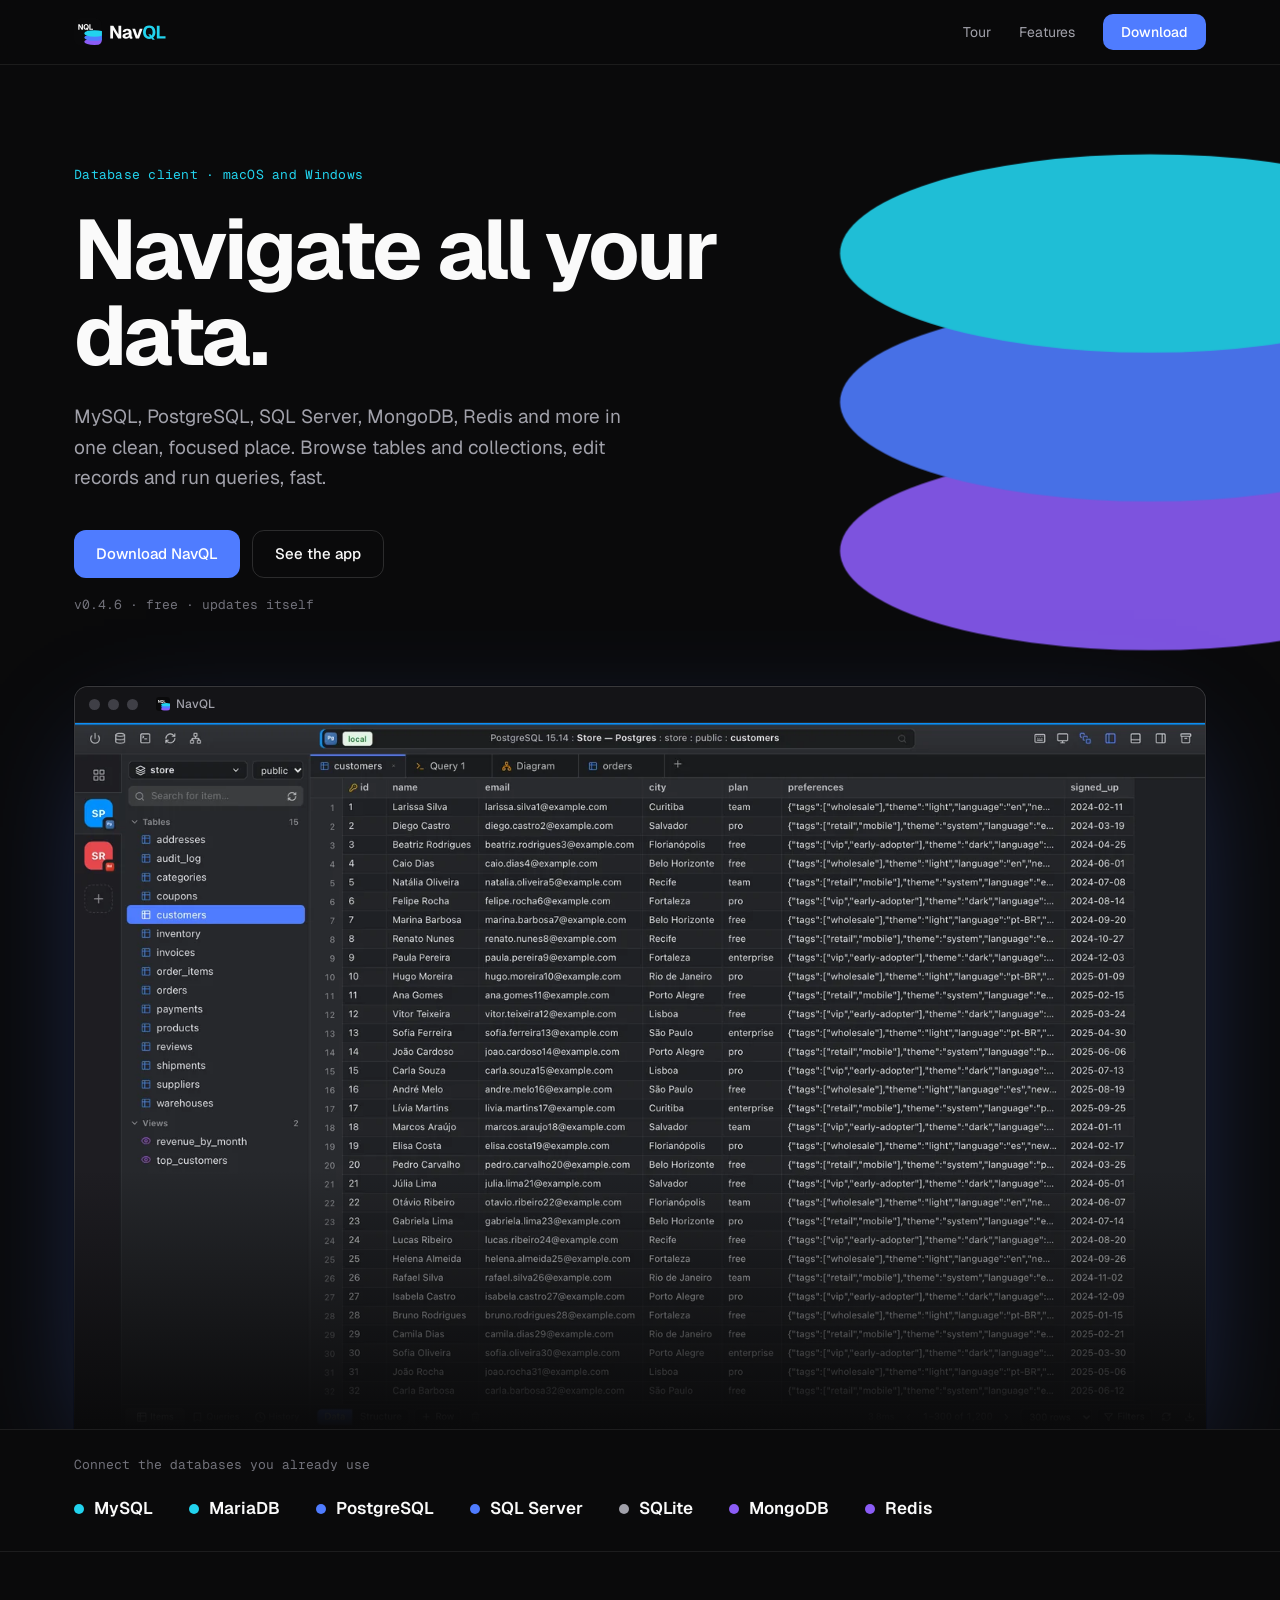
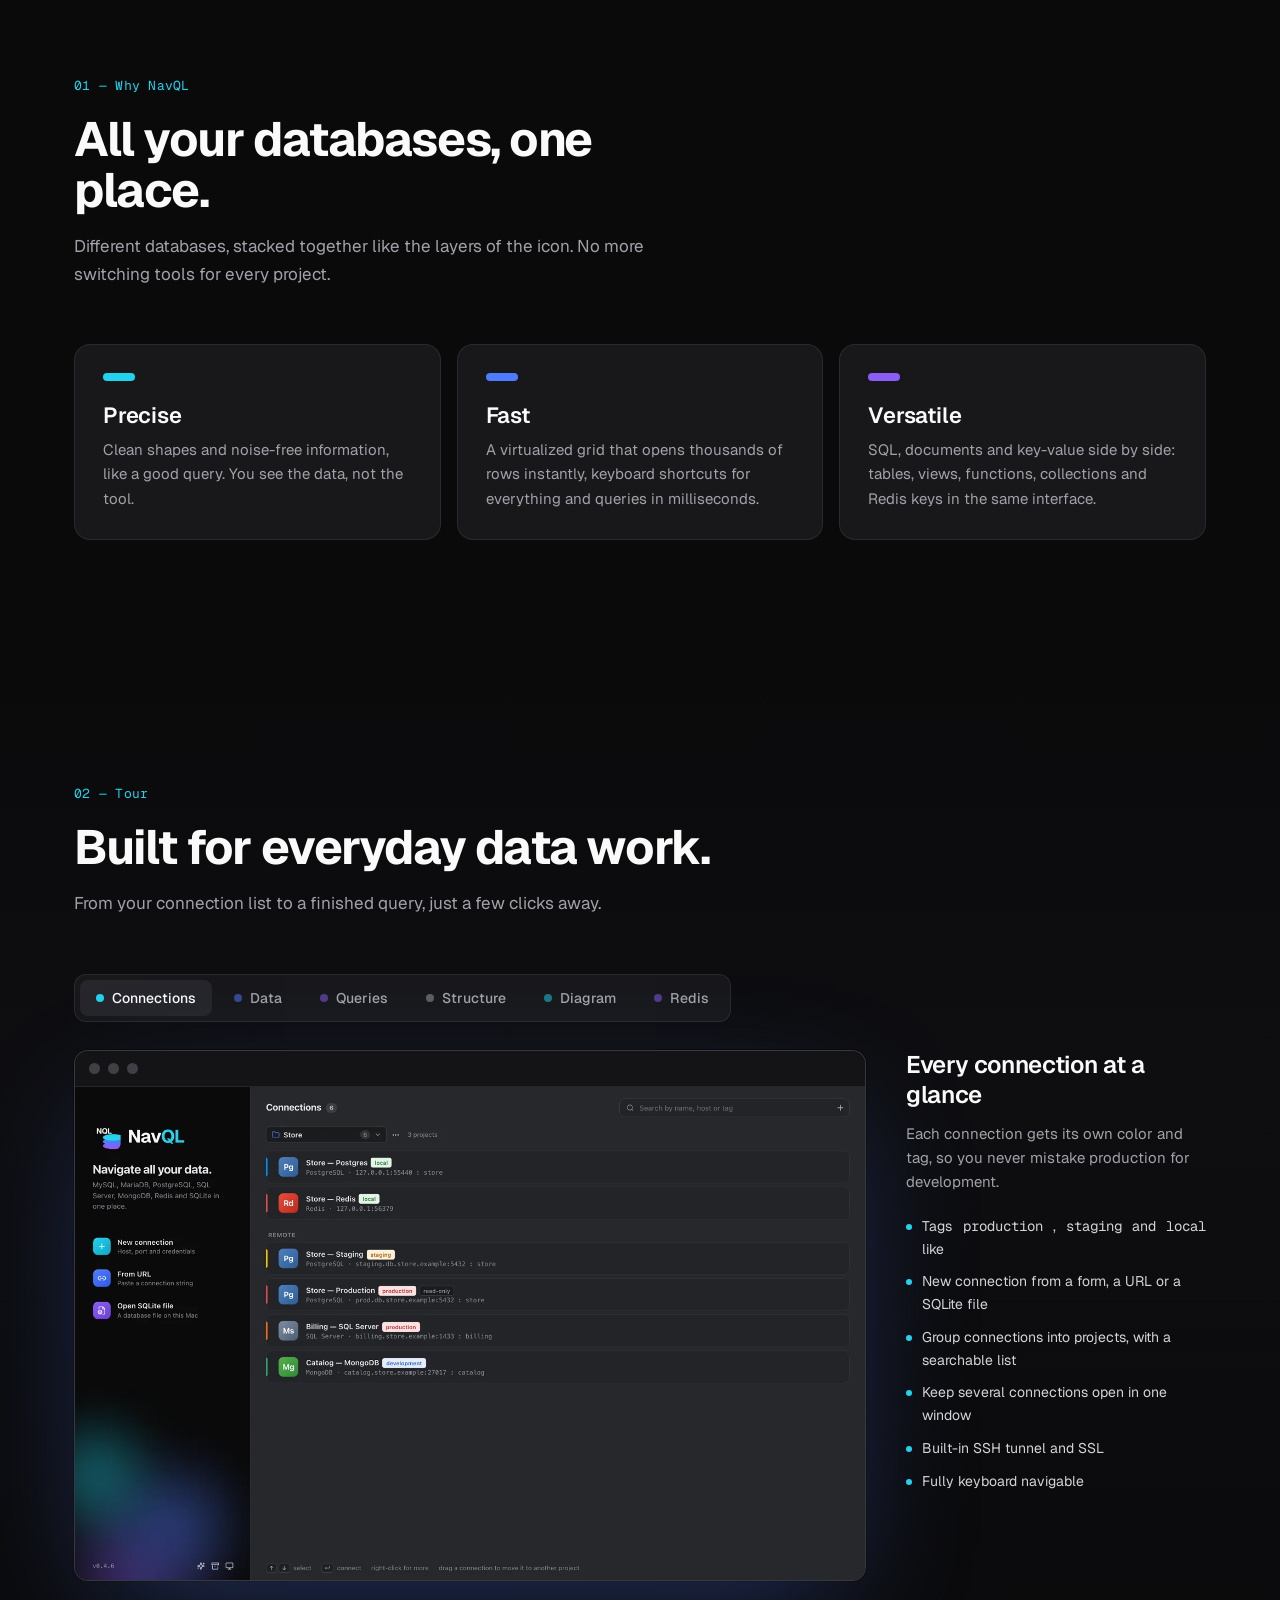
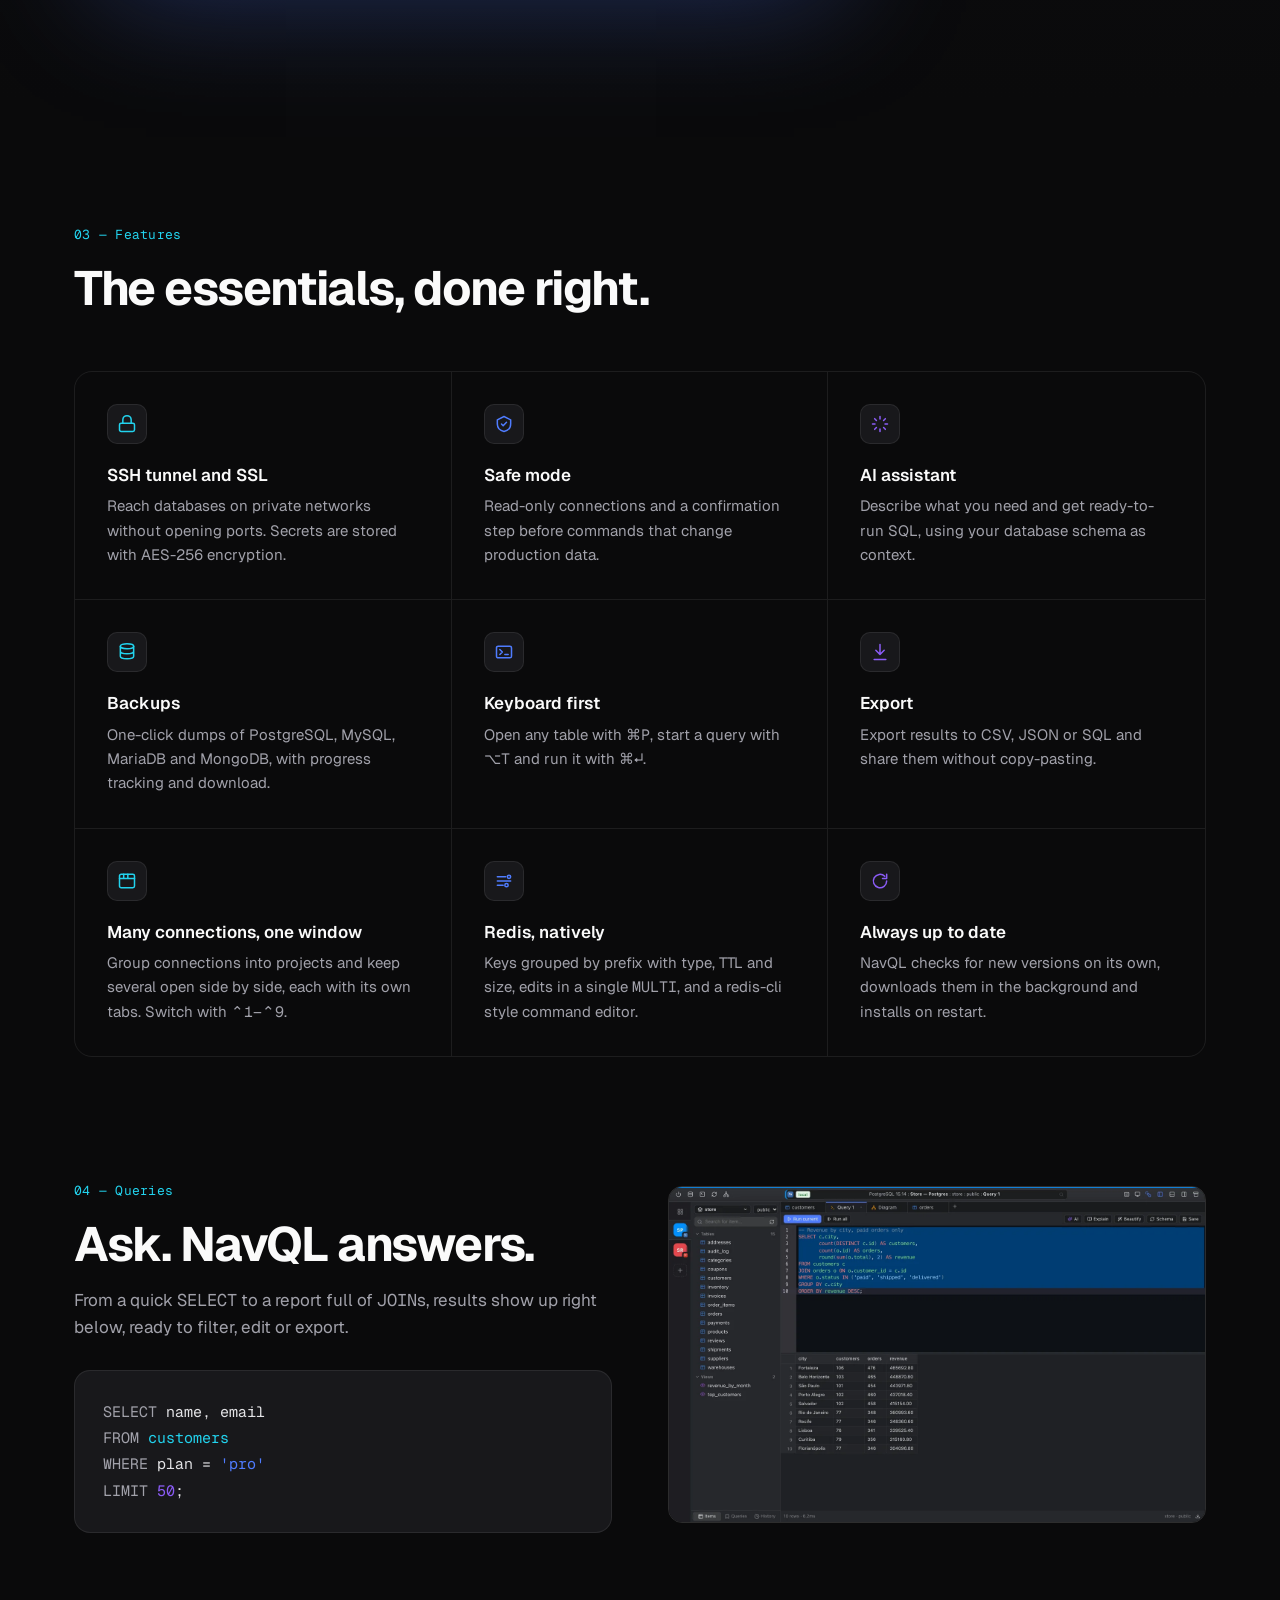
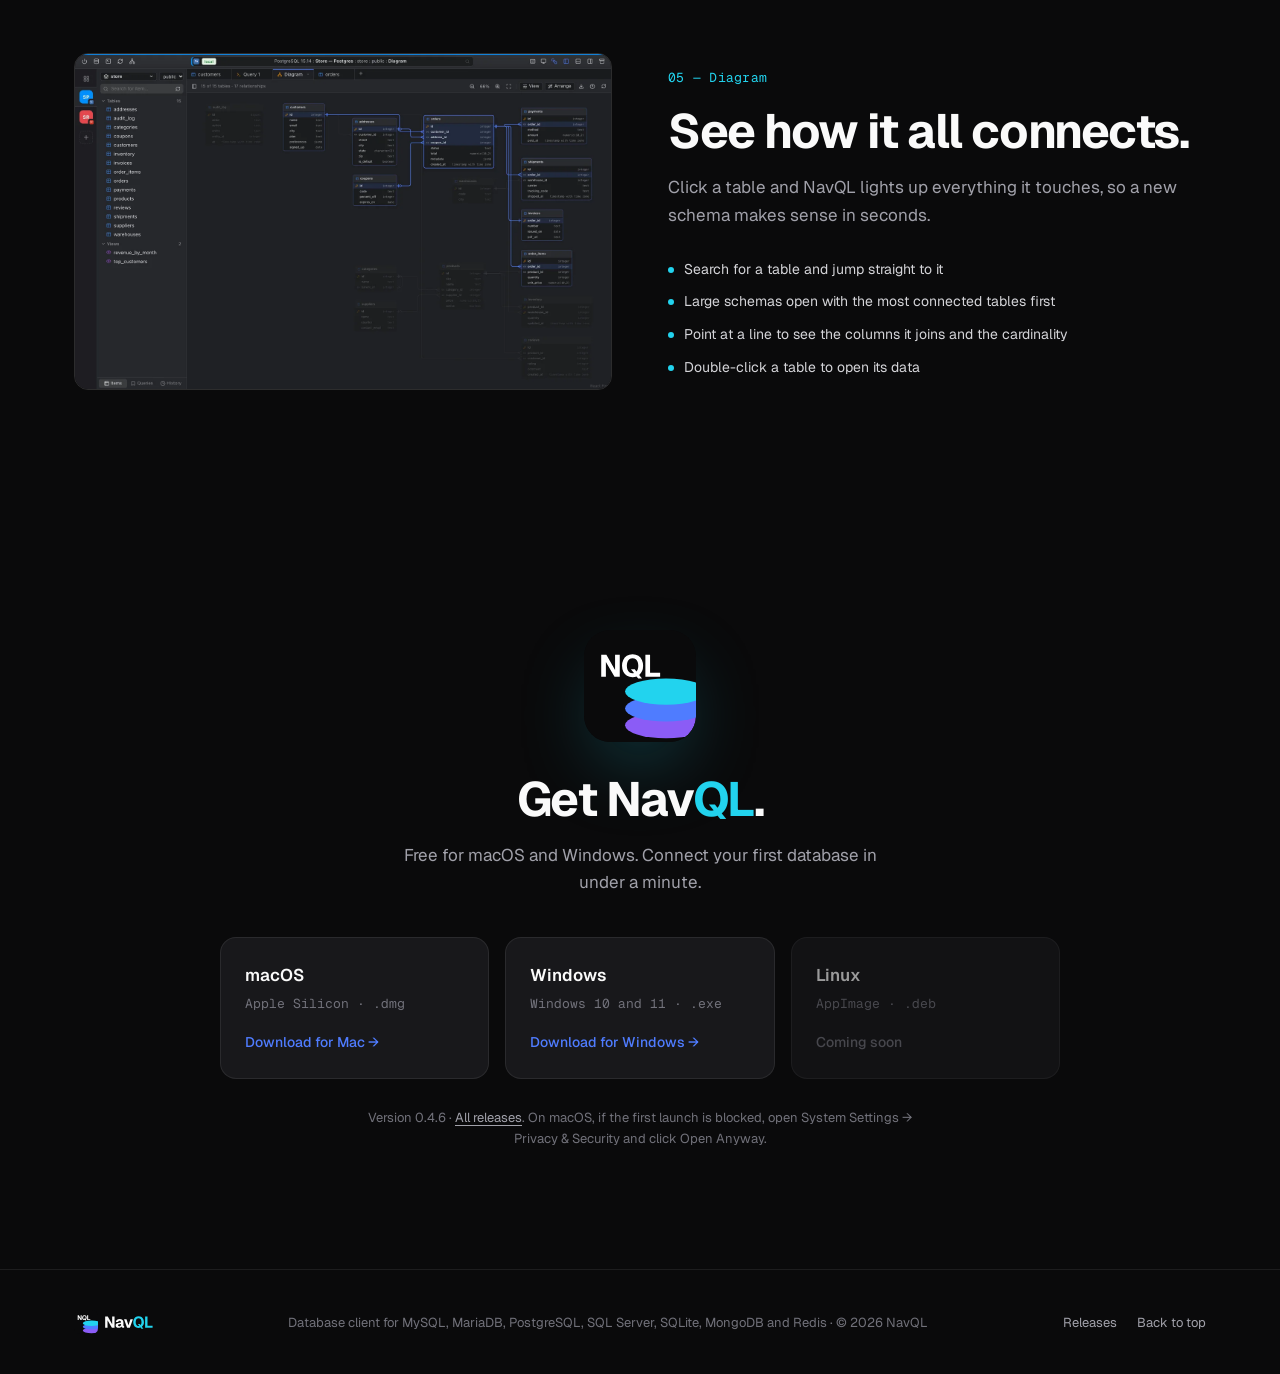
==== commit 9666fe2d: "New screenshots from NavQL 0.4.6, Redis tab in the tour, scrollable tabs on phones Co-Authored-By: C" ====
--- a/index.html
+++ b/index.html
@@ -273,8 +273,9 @@
     .feature:last-child { border-bottom: 0; grid-column: auto; }
     .dbs ul { gap: 20px; }
     .window-bar { height: 28px; }
-    .tabs { width: 100%; flex-wrap: nowrap; gap: 2px; }
-    .tabs button { flex: 1; justify-content: center; padding: 0 6px; font-size: 13px; gap: 6px; }
+    .tabs { width: 100%; flex-wrap: nowrap; gap: 2px; overflow-x: auto; scrollbar-width: none; }
+    .tabs::-webkit-scrollbar { display: none; }
+    .tabs button { flex: none; justify-content: center; padding: 0 12px; font-size: 13px; gap: 6px; }
     .tabs button i { display: none; }
     .code { font-size: 13px; padding: 20px; }
   }
@@ -378,12 +379,13 @@
         <button role="tab" id="t-query" aria-controls="p-query" aria-selected="false" tabindex="-1"><i style="background:var(--violeta)"></i>Queries</button>
         <button role="tab" id="t-struct" aria-controls="p-struct" aria-selected="false" tabindex="-1"><i style="background:#a1a1aa"></i>Structure</button>
         <button role="tab" id="t-diagram" aria-controls="p-diagram" aria-selected="false" tabindex="-1"><i style="background:var(--ciano)"></i>Diagram</button>
+        <button role="tab" id="t-redis" aria-controls="p-redis" aria-selected="false" tabindex="-1"><i style="background:var(--violeta)"></i>Redis</button>
       </div>
 
       <div class="panel" id="p-conn" role="tabpanel" aria-labelledby="t-conn">
         <div class="tour-grid">
           <div class="window"><div class="window-bar"><i></i><i></i><i></i></div>
-            <img src="assets/shots/connections-1440.webp" srcset="assets/shots/connections-1440.webp 1440w, assets/shots/connections.webp 2880w" sizes="(max-width: 960px) 100vw, 800px" alt="NavQL home screen with five connections: PostgreSQL, SQLite, MySQL and MongoDB, each with its own color and tag" loading="lazy" width="2880" height="1800"></div>
+            <img src="assets/shots/connections-1440.webp" srcset="assets/shots/connections-1440.webp 1440w, assets/shots/connections.webp 2880w" sizes="(max-width: 960px) 100vw, 800px" alt="NavQL connection list for the Store project: PostgreSQL, Redis, SQL Server and MongoDB connections, each with its own color and tag" loading="lazy" width="2880" height="1800"></div>
           <div class="tour-copy">
             <h3>Every connection at a glance</h3>
             <p>Each connection gets its own color and tag, so you never mistake production for development.</p>
@@ -402,7 +404,7 @@
       <div class="panel" id="p-data" role="tabpanel" aria-labelledby="t-data" hidden>
         <div class="tour-grid">
           <div class="window"><div class="window-bar"><i></i><i></i><i></i></div>
-            <img src="assets/shots/table-1440.webp" srcset="assets/shots/table-1440.webp 1440w, assets/shots/table.webp 2880w" sizes="(max-width: 960px) 100vw, 800px" alt="Data grid of the customers table with 1,200 rows" loading="lazy" width="2880" height="1800"></div>
+            <img src="assets/shots/value-1440.webp" srcset="assets/shots/value-1440.webp 1440w, assets/shots/value.webp 2880w" sizes="(max-width: 960px) 100vw, 800px" alt="Data grid of the orders table with the JSON of a cell shown as a tree in the side panel" loading="lazy" width="2880" height="1800"></div>
           <div class="tour-copy">
             <h3>Data in a fast grid</h3>
             <p>Open a table and scroll through thousands of rows without a stutter. Edit cells, add rows and apply filters.</p>
@@ -438,7 +440,7 @@
       <div class="panel" id="p-struct" role="tabpanel" aria-labelledby="t-struct" hidden>
         <div class="tour-grid">
           <div class="window"><div class="window-bar"><i></i><i></i><i></i></div>
-            <img src="assets/shots/structure-1440.webp" srcset="assets/shots/structure-1440.webp 1440w, assets/shots/structure.webp 2880w" sizes="(max-width: 960px) 100vw, 800px" alt="Structure of the customers table: columns, types, indexes and foreign keys" loading="lazy" width="2880" height="1800"></div>
+            <img src="assets/shots/structure-1440.webp" srcset="assets/shots/structure-1440.webp 1440w, assets/shots/structure.webp 2880w" sizes="(max-width: 960px) 100vw, 800px" alt="Structure of the orders table: columns, types, indexes and foreign keys" loading="lazy" width="2880" height="1800"></div>
           <div class="tour-copy">
             <h3>Structure, demystified</h3>
             <p>Columns, types, indexes and foreign keys for every table, plus the full DDL.</p>
@@ -464,6 +466,22 @@
               <li>Drag tables around; NavQL remembers where</li>
               <li>Zoom, minimap and a notation legend</li>
               <li>Export as PNG or SVG</li>
+            </ul>
+          </div>
+        </div>
+      </div>
+    <div class="panel" id="p-redis" role="tabpanel" aria-labelledby="t-redis" hidden>
+        <div class="tour-grid">
+          <div class="window"><div class="window-bar"><i></i><i></i><i></i></div>
+            <img src="assets/shots/redis-1440.webp" srcset="assets/shots/redis-1440.webp 1440w, assets/shots/redis.webp 2880w" sizes="(max-width: 960px) 100vw, 800px" alt="Redis keys with the session prefix in a grid: key, type, TTL, size and value" loading="lazy" width="2880" height="1800"></div>
+          <div class="tour-copy">
+            <h3>Redis, in the same window</h3>
+            <p>Keys are grouped by prefix and open in the same grid as your tables, next to your SQL connections.</p>
+            <ul>
+              <li>Type, TTL, size and value for every key</li>
+              <li>Edit values and TTLs, applied in one <span class="mono">MULTI</span></li>
+              <li>A redis-cli style command editor</li>
+              <li>Read-only mode that blocks write commands</li>
             </ul>
           </div>
         </div>
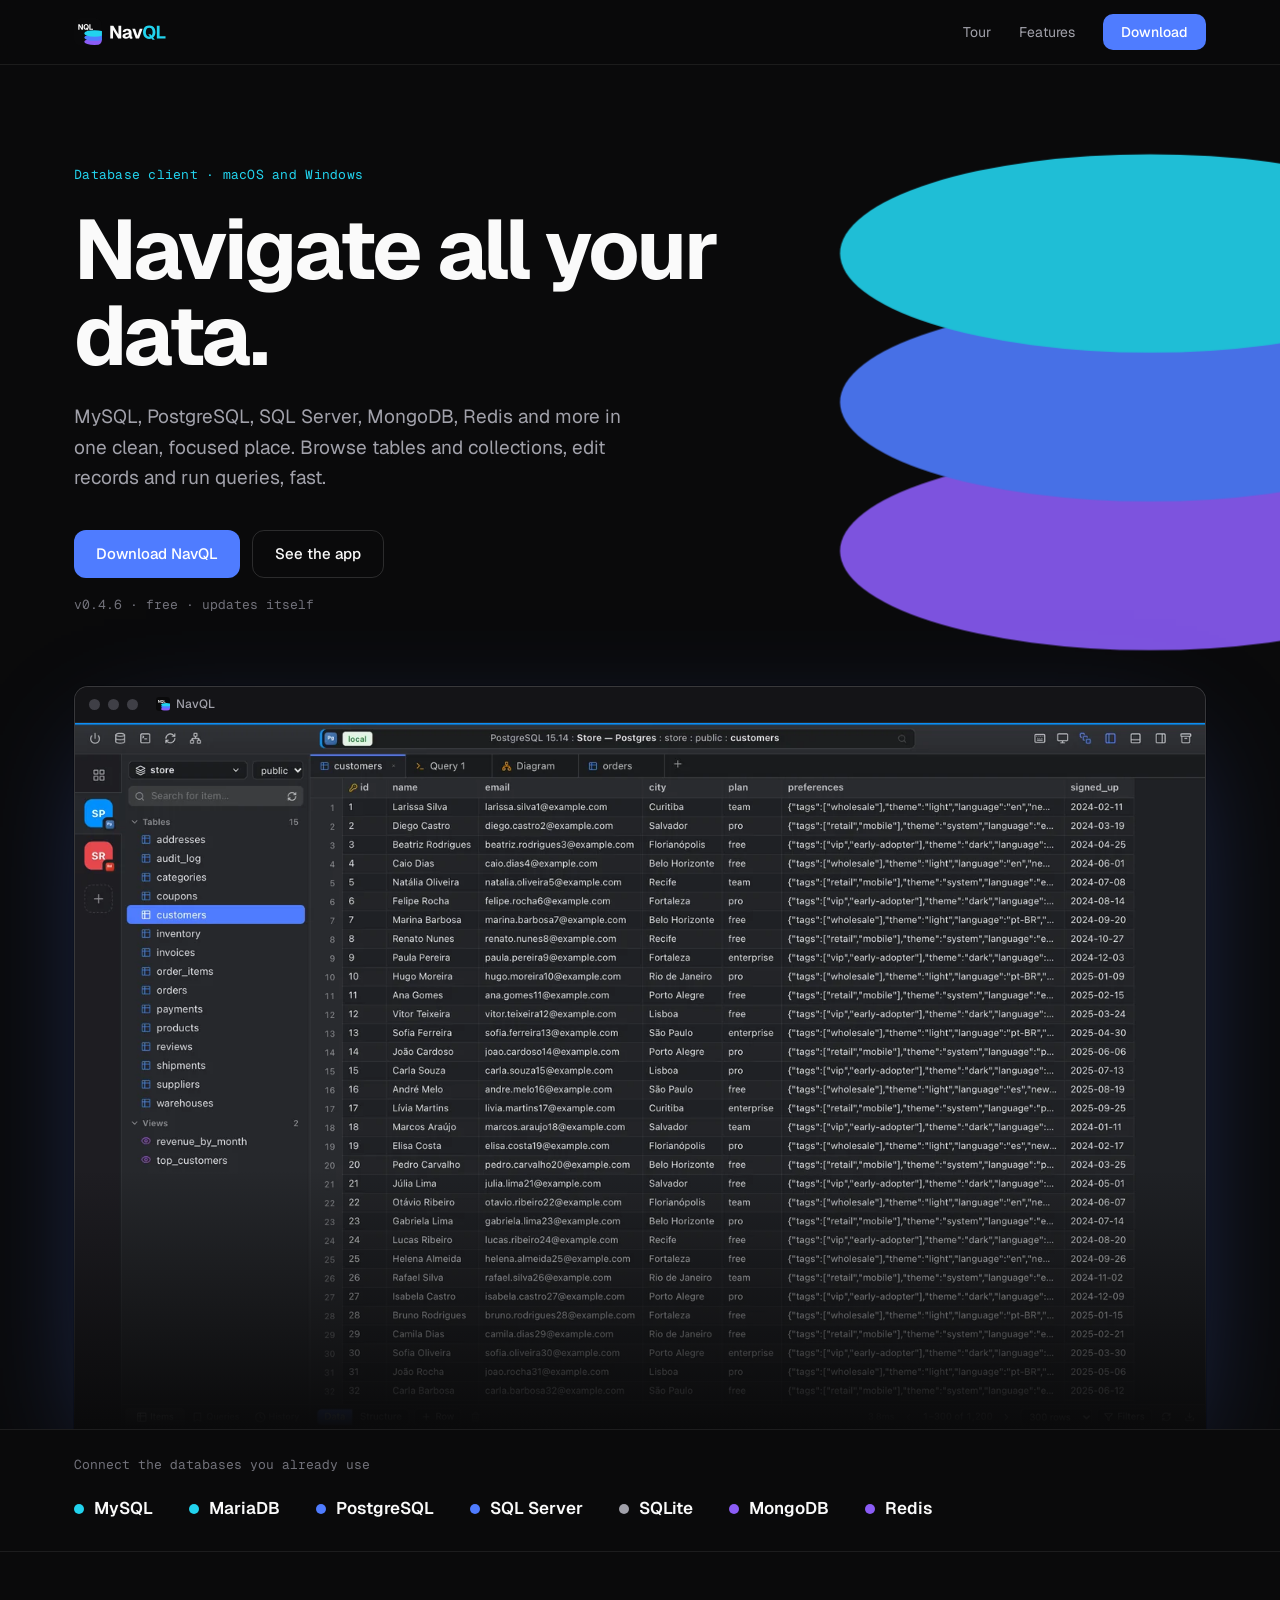
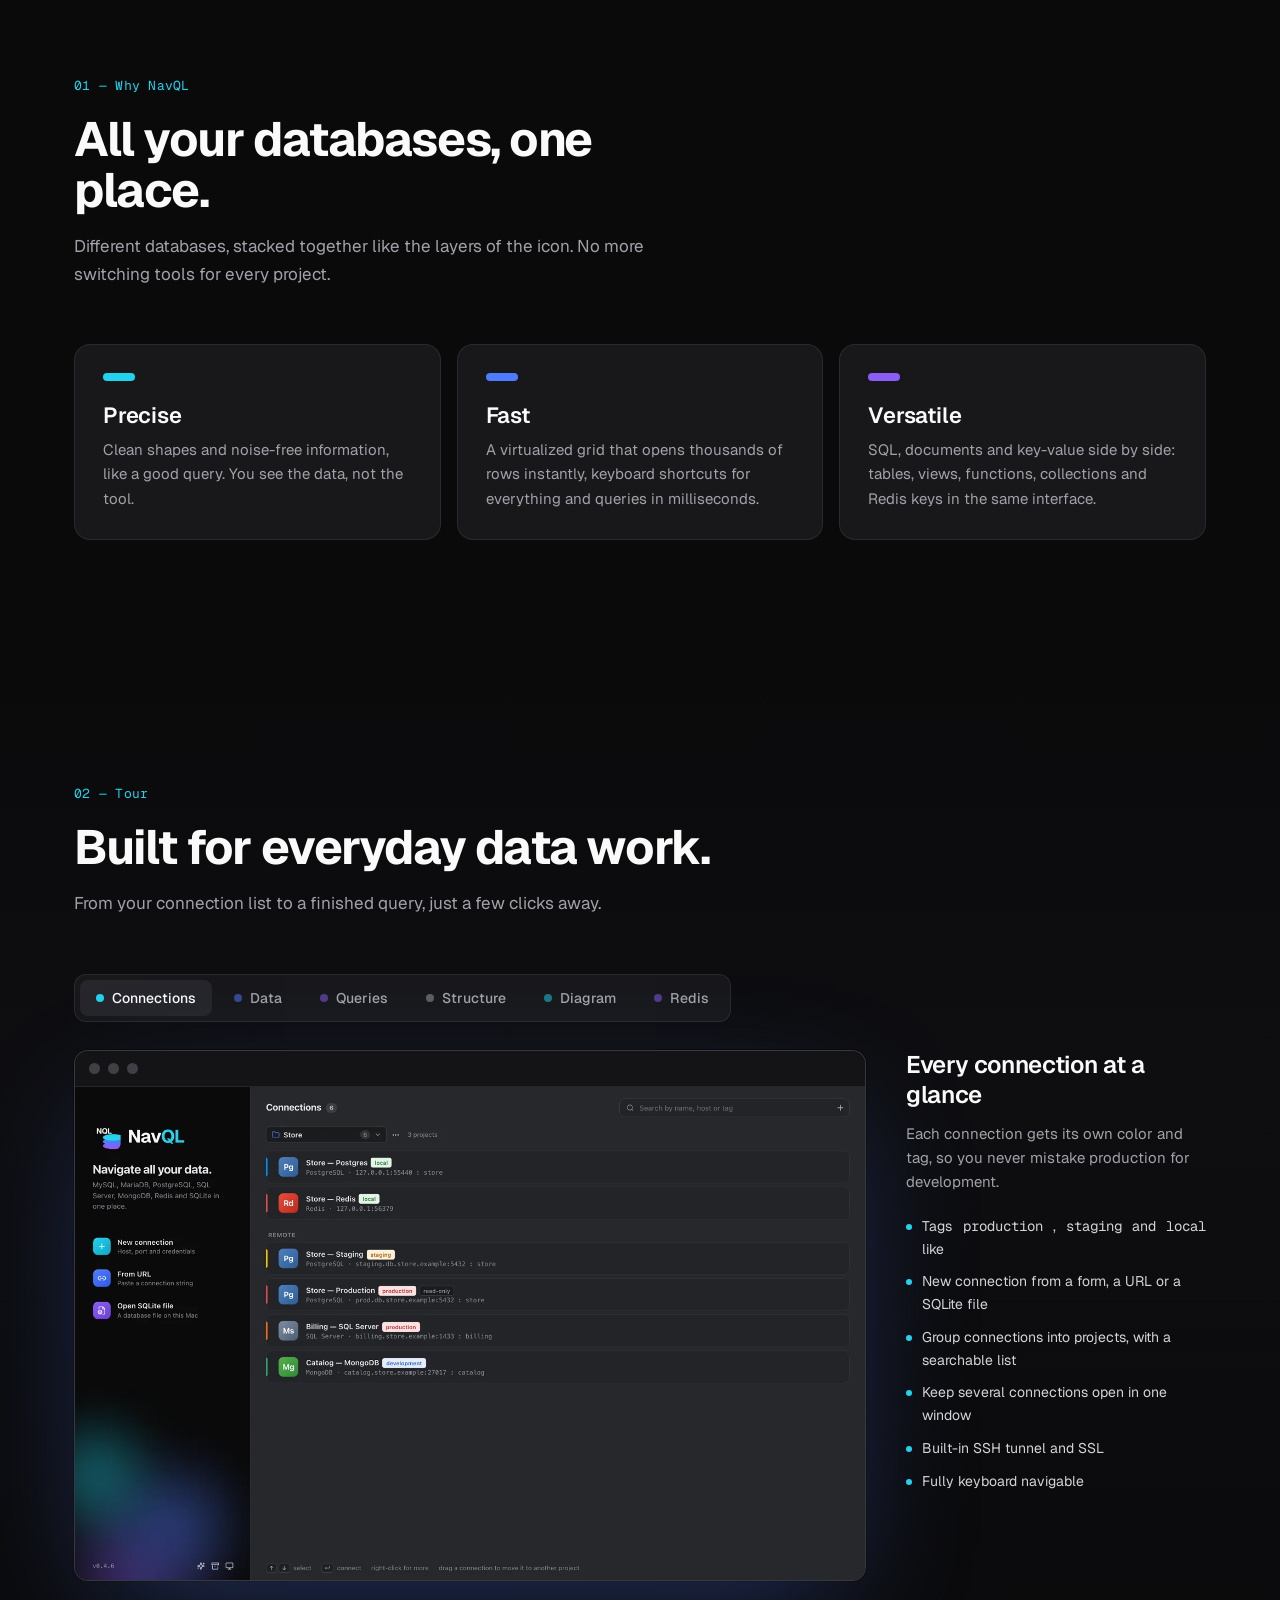
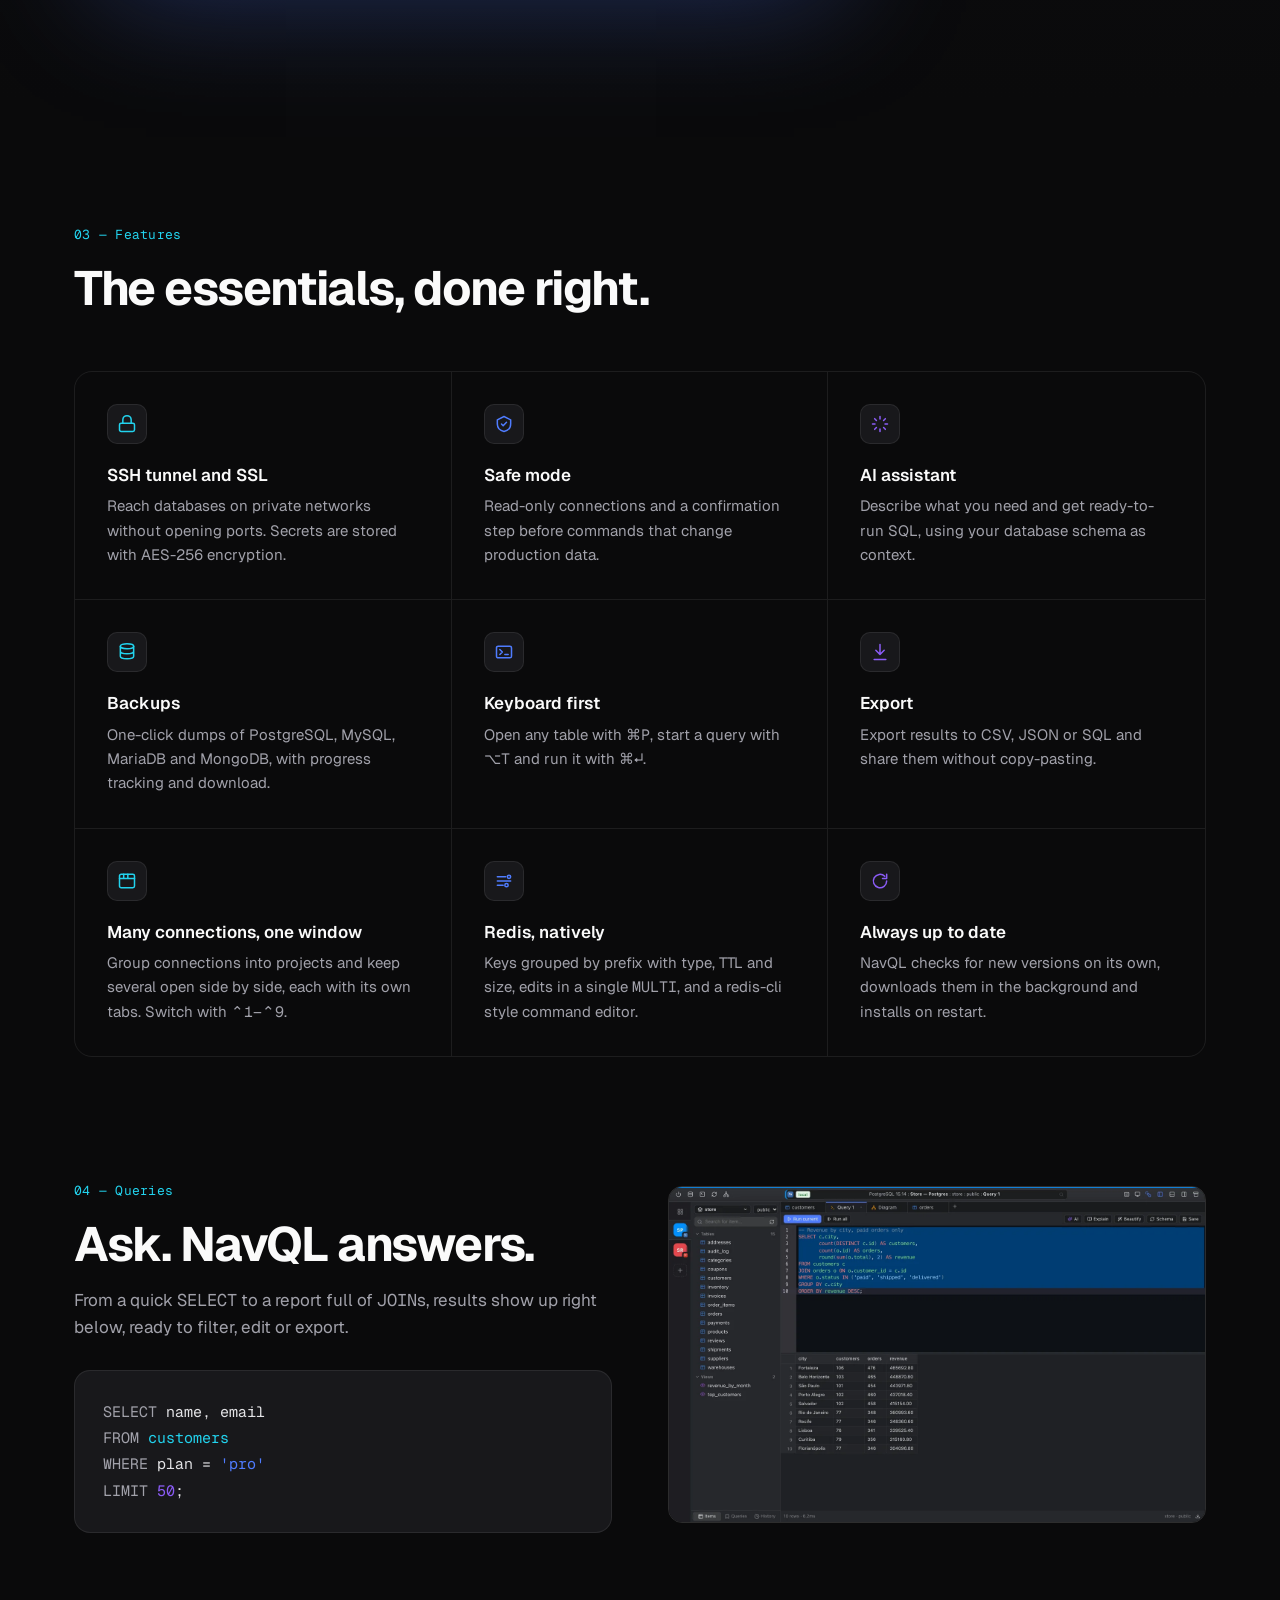
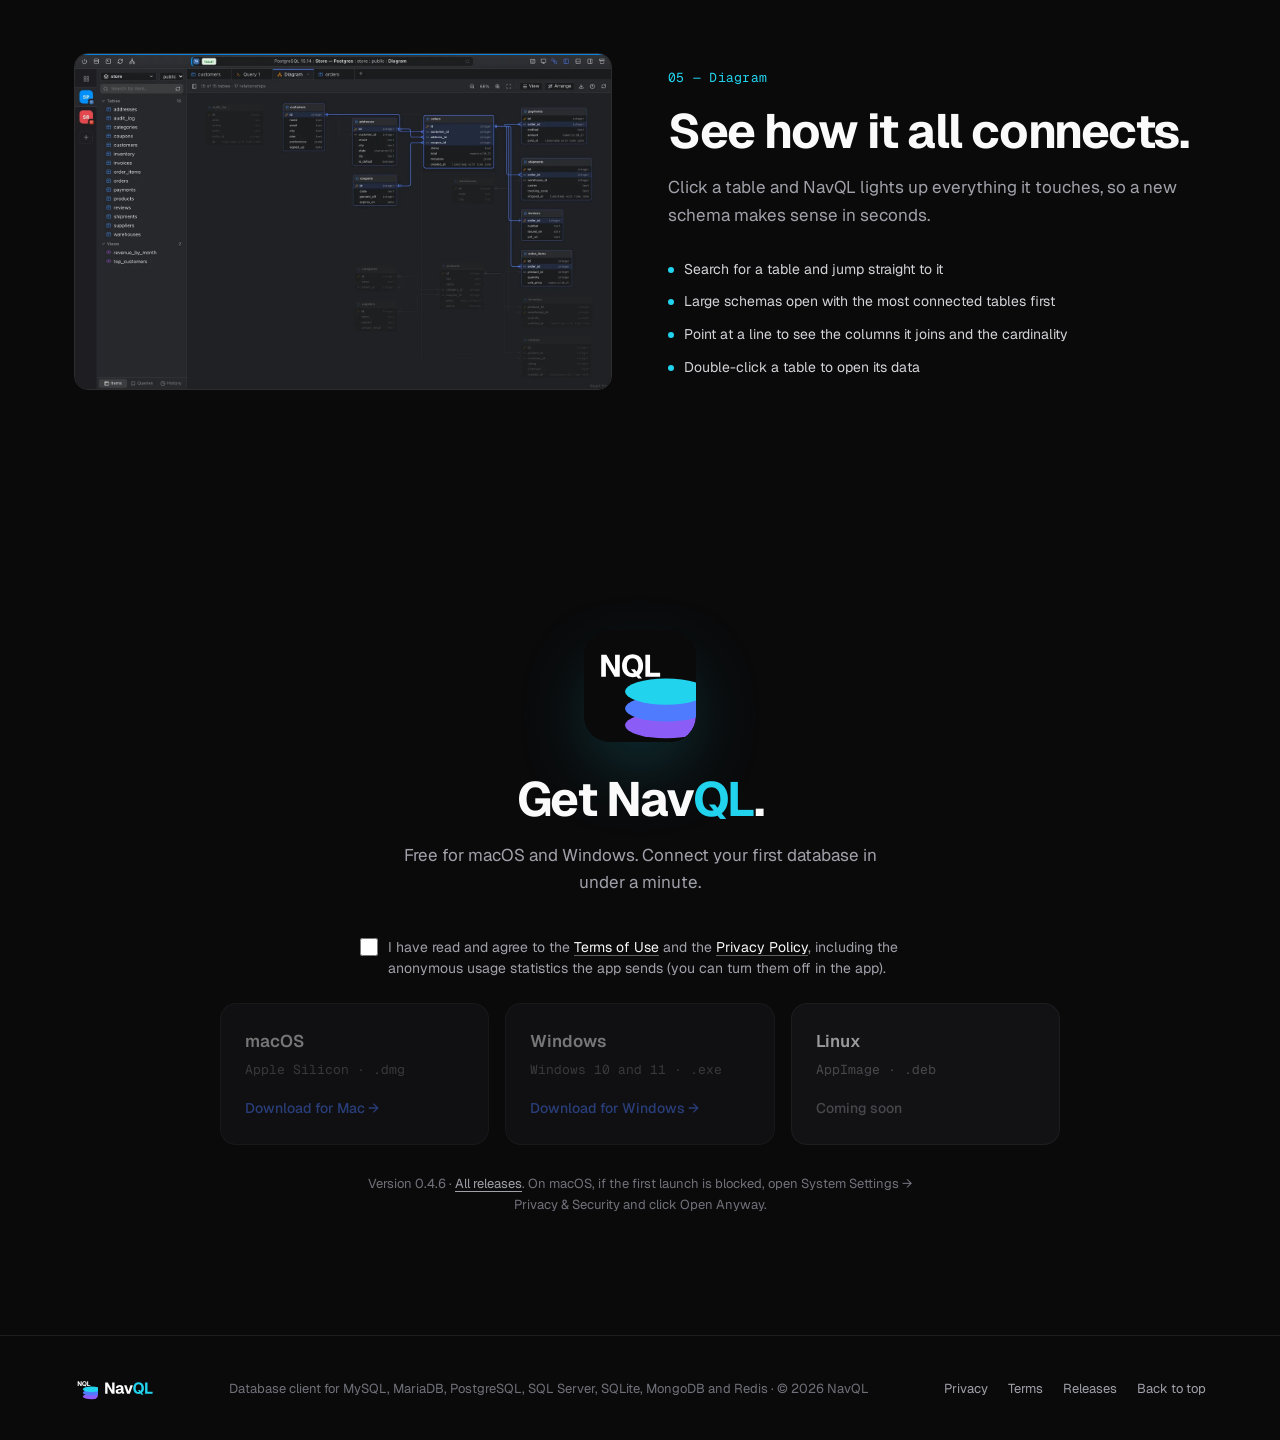
==== commit c0affa47: "Privacy Policy and Terms of Use; downloads require accepting them Co-Authored-By: Claude Opus 5.5 <n" ====
--- a/index.html
+++ b/index.html
@@ -234,6 +234,15 @@
   .platform .badge { position: absolute; top: 14px; right: 14px; font: 500 11px/1 var(--mono); color: var(--ciano); border: 1px solid rgba(34,211,238,.35); border-radius: 999px; padding: 5px 8px; }
   .platform em { margin-top: 14px; font-style: normal; color: var(--azul); font-size: 14px; font-weight: 500; }
 
+  /* Agreement before download: the cards stay dimmed until the box is checked */
+  .agree { display: flex; align-items: flex-start; justify-content: center; gap: 10px; max-width: 560px; margin: 0 auto 24px; text-align: left; color: var(--muted); font-size: 14px; line-height: 1.5; cursor: pointer; }
+  .agree input { flex: none; width: 18px; height: 18px; margin: 1px 0 0; accent-color: var(--azul); cursor: pointer; }
+  .agree a { color: var(--papel); text-decoration: underline; text-underline-offset: 3px; text-decoration-color: rgba(255,255,255,.35); }
+  .agree.nudge { animation: nudge .45s; color: var(--papel); }
+  @keyframes nudge { 20%, 60% { transform: translateX(-6px); } 40%, 80% { transform: translateX(6px); } }
+  .platforms.locked .platform:not(.soon) { opacity: .45; }
+  .platforms.locked .platform:not(.soon):hover { border-color: var(--line); transform: none; }
+
   footer { border-top: 1px solid var(--line); padding: 40px 0; }
   footer .wrap { display: flex; justify-content: space-between; align-items: center; gap: 20px; flex-wrap: wrap; }
   footer img { height: 24px; width: auto; }
@@ -593,7 +602,8 @@
       </div>
       <h2>Get Nav<span class="ql">QL</span>.</h2>
       <p>Free for macOS and Windows. Connect your first database in under a minute.</p>
-      <div class="platforms">
+      <label class="agree" id="agree-label"><input type="checkbox" id="agree"> <span>I have read and agree to the <a href="terms.html">Terms of Use</a> and the <a href="privacy.html">Privacy Policy</a>, including the anonymous usage statistics the app sends (you can turn them off in the app).</span></label>
+      <div class="platforms locked">
         <a class="platform" data-os="mac" href="https://github.com/wagnerdevel/navql-releases/releases/download/v0.4.6/NavQL-0.4.6-arm64.dmg"><strong>macOS</strong><span>Apple Silicon · .dmg</span><em>Download for Mac →</em></a>
         <a class="platform" data-os="win" href="https://github.com/wagnerdevel/navql-releases/releases/download/v0.4.6/NavQL-Setup-0.4.6.exe"><strong>Windows</strong><span>Windows 10 and 11 · .exe</span><em>Download for Windows →</em></a>
         <div class="platform soon" aria-disabled="true"><strong>Linux</strong><span>AppImage · .deb</span><em>Coming soon</em></div>
@@ -607,7 +617,7 @@
   <div class="wrap">
     <img src="assets/navql-logo-fundo-escuro.svg" alt="NavQL" width="79" height="24">
     <p>Database client for MySQL, MariaDB, PostgreSQL, SQL Server, SQLite, MongoDB and Redis · © 2026 NavQL</p>
-    <nav aria-label="Footer"><a href="https://github.com/wagnerdevel/navql-releases/releases">Releases</a><a href="#main">Back to top</a></nav>
+    <nav aria-label="Footer"><a href="privacy.html">Privacy</a><a href="terms.html">Terms</a><a href="https://github.com/wagnerdevel/navql-releases/releases">Releases</a><a href="#main">Back to top</a></nav>
   </div>
 </footer>
 
@@ -680,6 +690,31 @@
         .catch(function () {});
     }
 
+    // Downloads need the terms accepted; the choice is remembered in this browser only
+    var agree = document.getElementById('agree');
+    var agreeLabel = document.getElementById('agree-label');
+    var platforms = document.querySelector('.platforms');
+    var KEY = 'navql-terms-accepted';
+    function lock() {
+      platforms.classList.toggle('locked', !agree.checked);
+      Array.prototype.forEach.call(platforms.querySelectorAll('a.platform'), function (a) { a.setAttribute('aria-disabled', String(!agree.checked)); });
+    }
+    try { agree.checked = localStorage.getItem(KEY) === '1'; } catch (e) {}
+    lock();
+    agree.addEventListener('change', function () {
+      try { agree.checked ? localStorage.setItem(KEY, '1') : localStorage.removeItem(KEY); } catch (e) {}
+      lock();
+    });
+    platforms.addEventListener('click', function (e) {
+      var a = e.target.closest && e.target.closest('a.platform');
+      if (!a || agree.checked) return;
+      e.preventDefault();
+      agreeLabel.classList.remove('nudge');
+      void agreeLabel.offsetWidth;
+      agreeLabel.classList.add('nudge');
+      agree.focus();
+    });
+
     // Fade sections up as they enter the viewport
     if (!reduce && 'IntersectionObserver' in window) {
       var io = new IntersectionObserver(function (entries) {
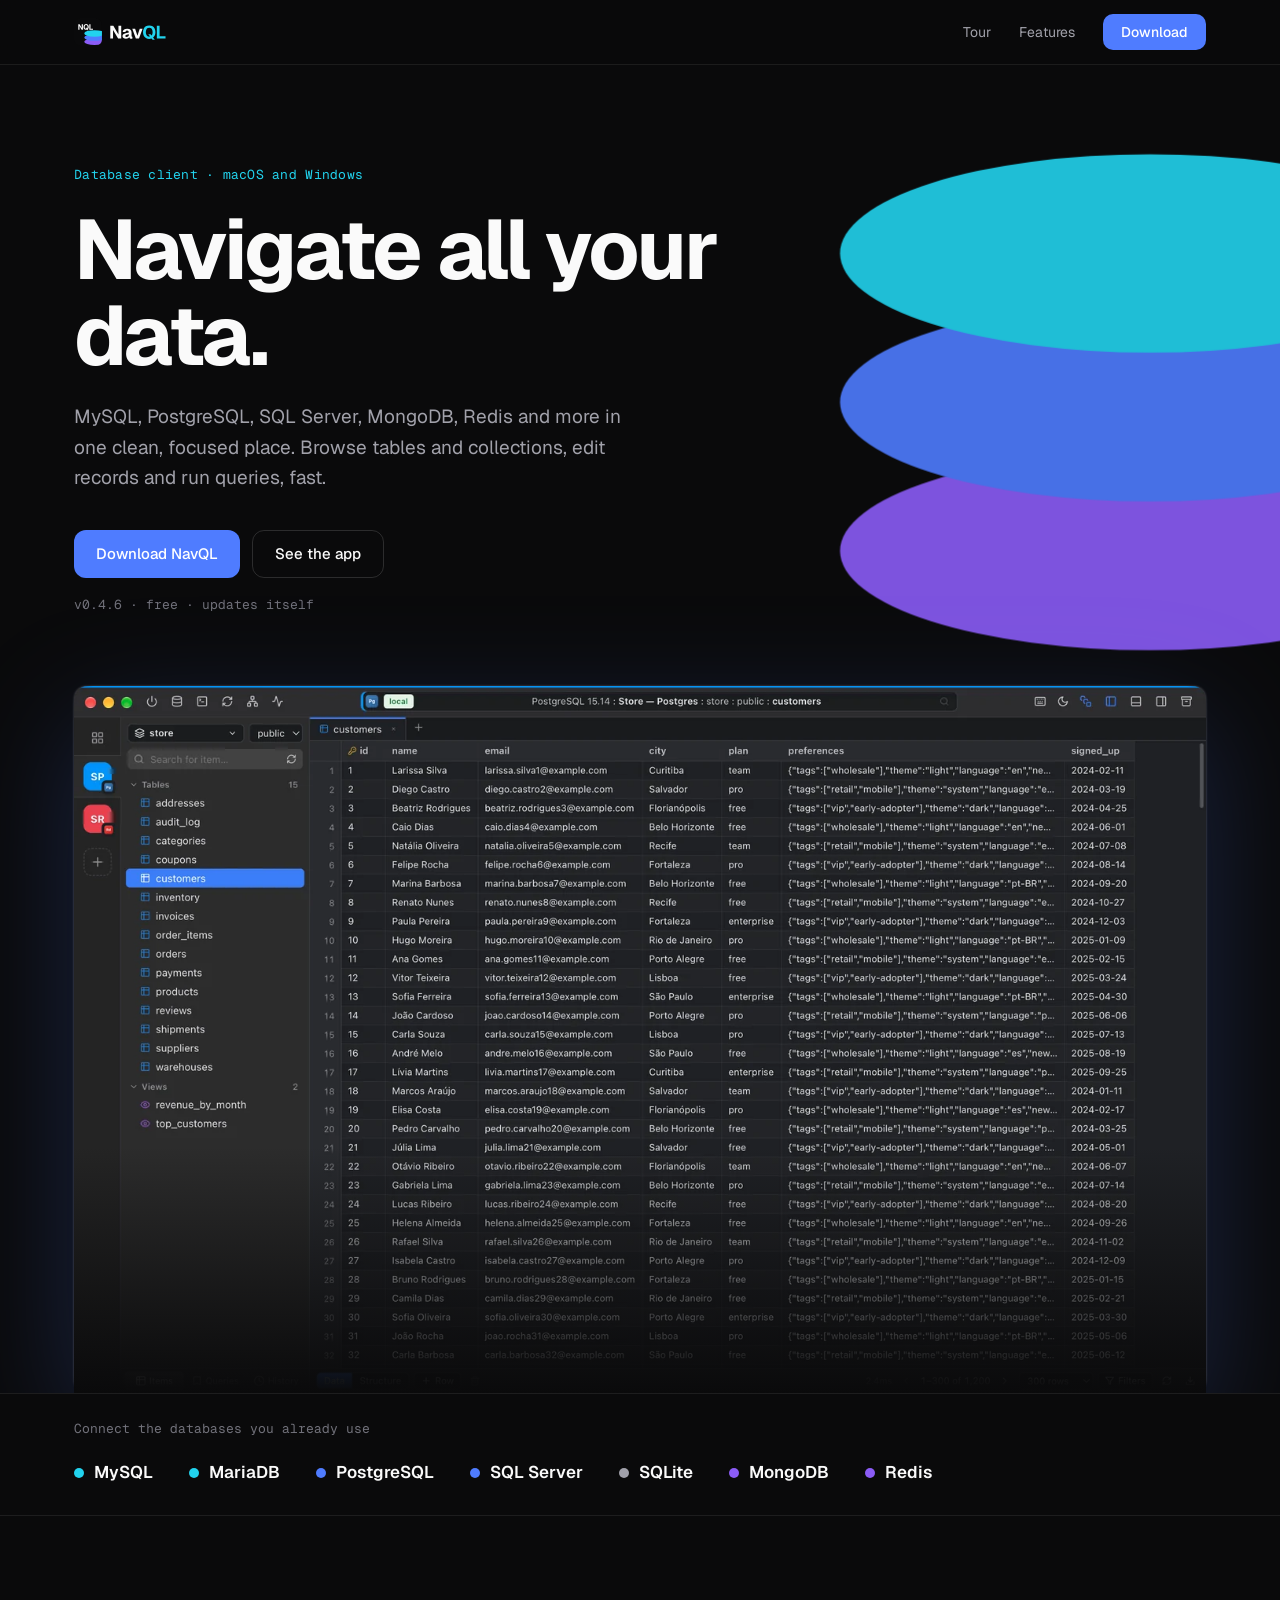
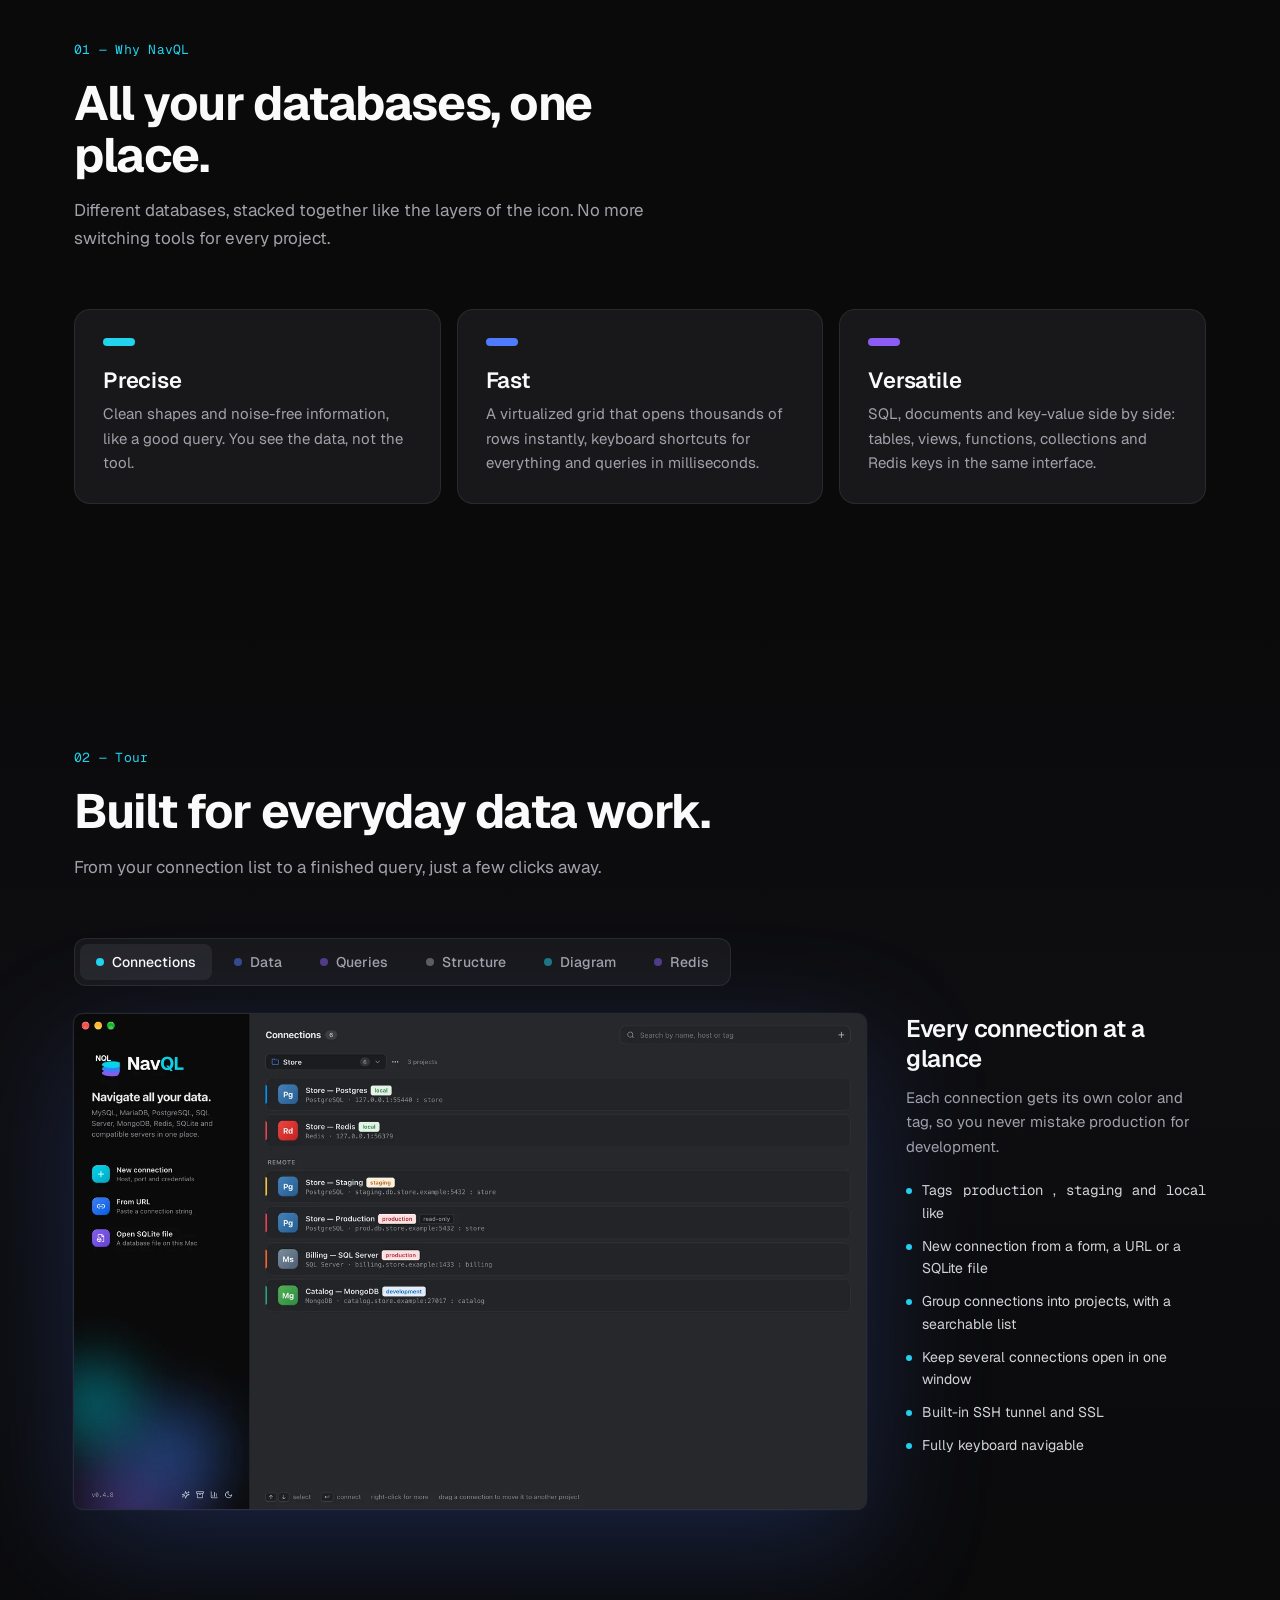
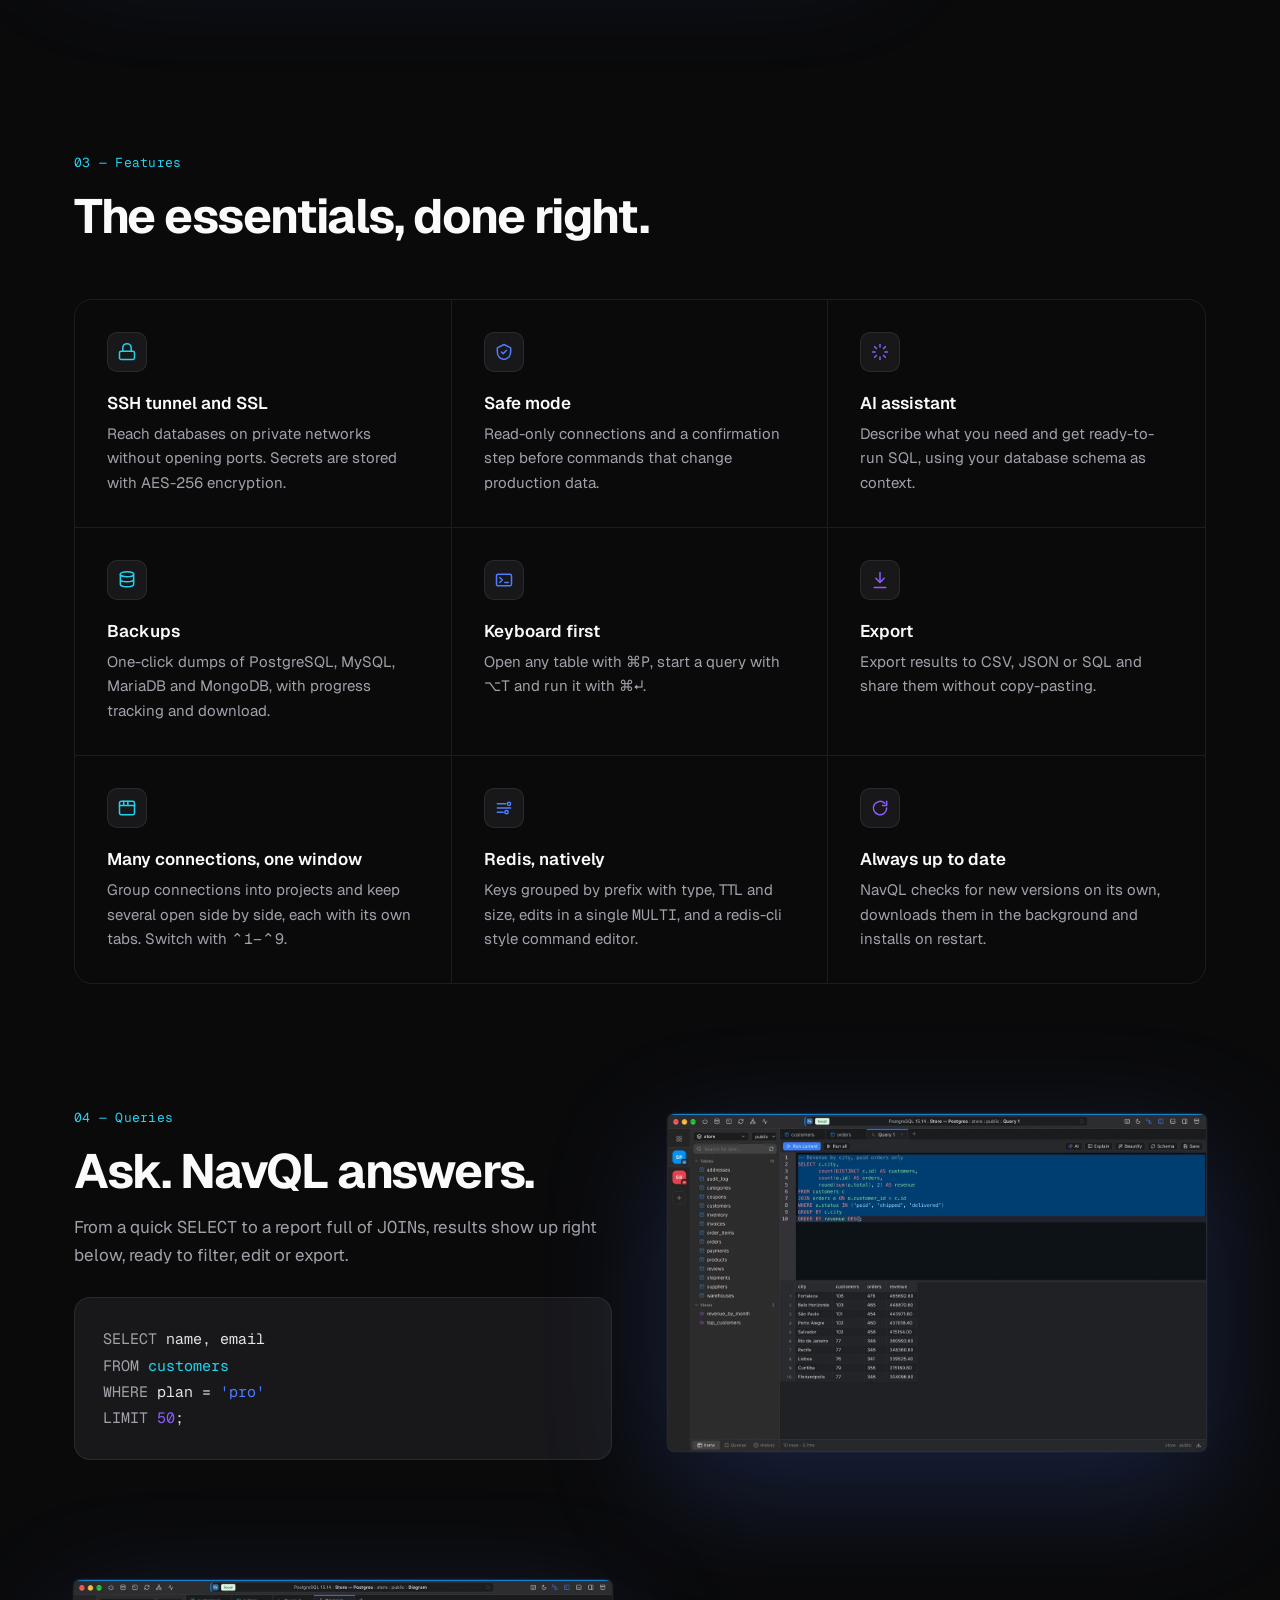
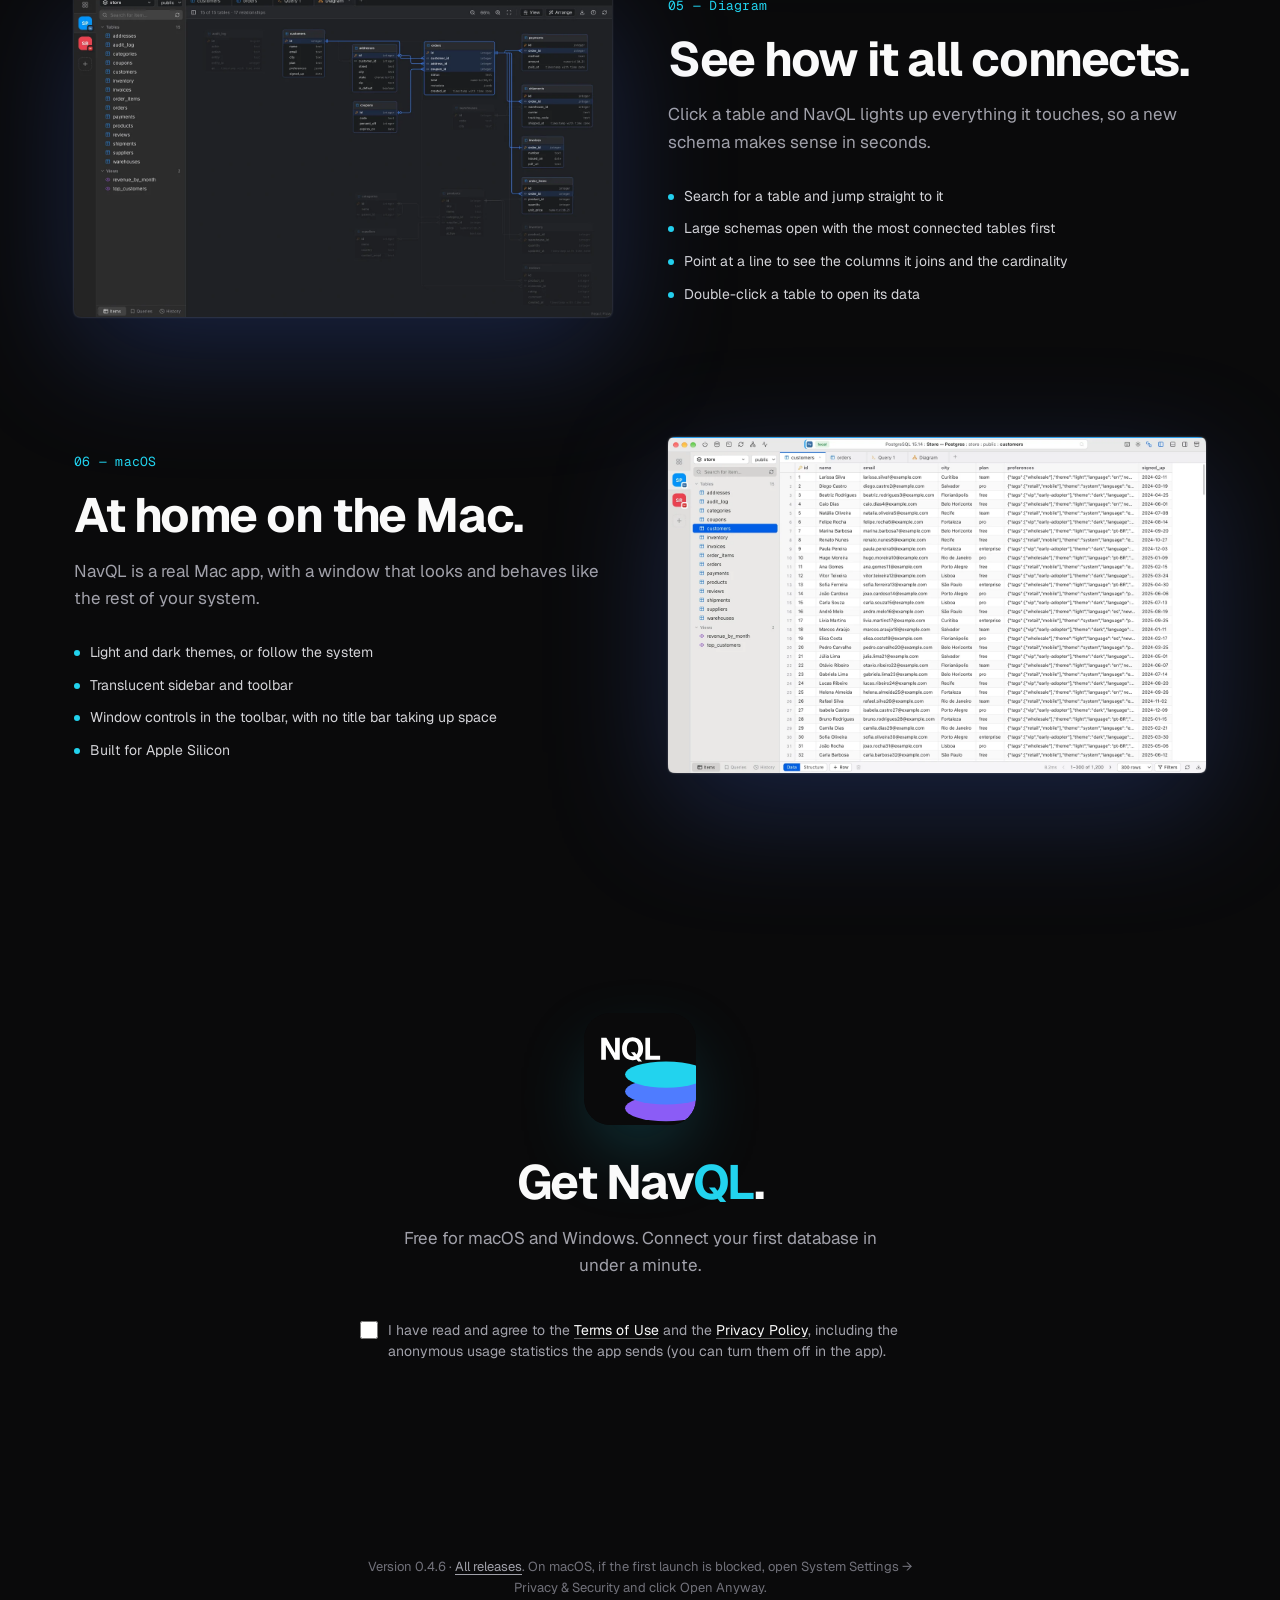
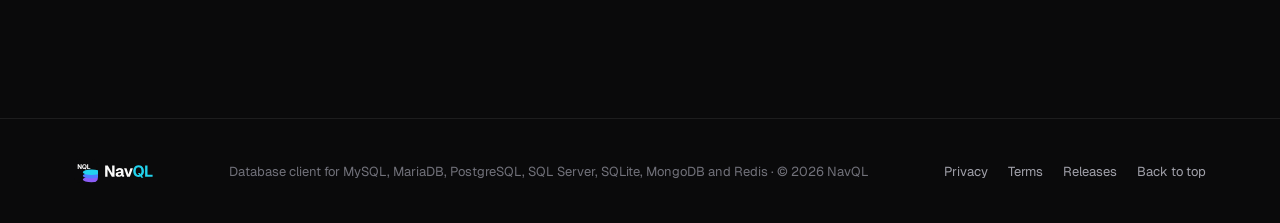
==== commit 05659f85: "Screenshots of the macOS app (native window), and a macOS section with the light theme Co-Authored-B" ====
--- a/index.html
+++ b/index.html
@@ -135,17 +135,10 @@
   .hero-shot { position: relative; margin-top: 72px; }
 
   /* App window */
-  .window {
-    border-radius: 14px; overflow: hidden;
-    background: var(--grafite);
-    border: 1px solid var(--line-strong);
-    box-shadow: 0 40px 120px -30px rgba(79,124,255,.35), 0 0 0 1px rgba(0,0,0,.4);
-  }
-  .window-bar { display: flex; align-items: center; gap: 8px; height: 36px; padding: 0 14px; border-bottom: 1px solid var(--line); background: #141417; }
-  .window-bar i { width: 11px; height: 11px; border-radius: 50%; background: #3f3f46; }
-  .window-bar span { margin-left: 10px; font: 500 12px/1 var(--sans); color: var(--muted); display: flex; align-items: center; gap: 6px; }
-  .window-bar span img { width: 14px; height: 14px; }
-  .hero-shot .window { border-bottom-left-radius: 0; border-bottom-right-radius: 0; border-bottom: 0; }
+  /* The screenshots are real macOS windows: their own title bar, rounded corners with transparency. */
+  .window img, .code-band img.shot {
+    filter: drop-shadow(0 0 1px rgba(255,255,255,.28)) drop-shadow(0 36px 60px rgba(79,124,255,.22));
+  }
   .hero-shot::after {
     content: ""; position: absolute; left: 0; right: 0; bottom: 0; height: 35%;
     background: linear-gradient(to bottom, rgba(10,10,11,0), var(--onix));
@@ -212,7 +205,6 @@
   .code .t { color: var(--ciano); }
   .code .n { color: var(--violeta); }
   .code .s { color: var(--azul); }
-  .code-band img.shot { border-radius: 14px; border: 1px solid var(--line-strong); }
 
   /* Download */
   .download { text-align: center; position: relative; overflow: hidden; }
@@ -281,7 +273,6 @@
     .feature, .feature:nth-child(n) { border-right: 0; border-bottom: 1px solid var(--line); }
     .feature:last-child { border-bottom: 0; grid-column: auto; }
     .dbs ul { gap: 20px; }
-    .window-bar { height: 28px; }
     .tabs { width: 100%; flex-wrap: nowrap; gap: 2px; overflow-x: auto; scrollbar-width: none; }
     .tabs::-webkit-scrollbar { display: none; }
     .tabs button { flex: none; justify-content: center; padding: 0 12px; font-size: 13px; gap: 6px; }
@@ -325,8 +316,7 @@
       </div>
       <div class="hero-shot">
         <div class="window">
-          <div class="window-bar"><i></i><i></i><i></i><span><img src="assets/navql-icone.svg" alt="">NavQL</span></div>
-          <img src="assets/shots/table-1440.webp" srcset="assets/shots/table-1440.webp 1440w, assets/shots/table.webp 2880w" sizes="(max-width: 1180px) 100vw, 1132px" fetchpriority="high" alt="NavQL showing the customers table of a PostgreSQL database, with the list of tables and views on the left" width="2880" height="1800">
+          <img src="assets/shots/table-1440.webp" srcset="assets/shots/table-1440.webp 1440w, assets/shots/table.webp 2880w" sizes="(max-width: 1180px) 100vw, 1132px" fetchpriority="high" alt="NavQL on macOS showing the customers table of a PostgreSQL database, with the list of tables and views on the left" width="2880" height="1800">
         </div>
       </div>
     </div>
@@ -393,7 +383,7 @@
 
       <div class="panel" id="p-conn" role="tabpanel" aria-labelledby="t-conn">
         <div class="tour-grid">
-          <div class="window"><div class="window-bar"><i></i><i></i><i></i></div>
+          <div class="window">
             <img src="assets/shots/connections-1440.webp" srcset="assets/shots/connections-1440.webp 1440w, assets/shots/connections.webp 2880w" sizes="(max-width: 960px) 100vw, 800px" alt="NavQL connection list for the Store project: PostgreSQL, Redis, SQL Server and MongoDB connections, each with its own color and tag" loading="lazy" width="2880" height="1800"></div>
           <div class="tour-copy">
             <h3>Every connection at a glance</h3>
@@ -412,7 +402,7 @@
 
       <div class="panel" id="p-data" role="tabpanel" aria-labelledby="t-data" hidden>
         <div class="tour-grid">
-          <div class="window"><div class="window-bar"><i></i><i></i><i></i></div>
+          <div class="window">
             <img src="assets/shots/value-1440.webp" srcset="assets/shots/value-1440.webp 1440w, assets/shots/value.webp 2880w" sizes="(max-width: 960px) 100vw, 800px" alt="Data grid of the orders table with the JSON of a cell shown as a tree in the side panel" loading="lazy" width="2880" height="1800"></div>
           <div class="tour-copy">
             <h3>Data in a fast grid</h3>
@@ -430,7 +420,7 @@
 
       <div class="panel" id="p-query" role="tabpanel" aria-labelledby="t-query" hidden>
         <div class="tour-grid">
-          <div class="window"><div class="window-bar"><i></i><i></i><i></i></div>
+          <div class="window">
             <img src="assets/shots/query-1440.webp" srcset="assets/shots/query-1440.webp 1440w, assets/shots/query.webp 2880w" sizes="(max-width: 960px) 100vw, 800px" alt="Query editor with a SELECT grouping revenue by city and the result below" loading="lazy" width="2880" height="1800"></div>
           <div class="tour-copy">
             <h3>A real SQL editor</h3>
@@ -448,7 +438,7 @@
 
       <div class="panel" id="p-struct" role="tabpanel" aria-labelledby="t-struct" hidden>
         <div class="tour-grid">
-          <div class="window"><div class="window-bar"><i></i><i></i><i></i></div>
+          <div class="window">
             <img src="assets/shots/structure-1440.webp" srcset="assets/shots/structure-1440.webp 1440w, assets/shots/structure.webp 2880w" sizes="(max-width: 960px) 100vw, 800px" alt="Structure of the orders table: columns, types, indexes and foreign keys" loading="lazy" width="2880" height="1800"></div>
           <div class="tour-copy">
             <h3>Structure, demystified</h3>
@@ -464,7 +454,7 @@
 
       <div class="panel" id="p-diagram" role="tabpanel" aria-labelledby="t-diagram" hidden>
         <div class="tour-grid">
-          <div class="window"><div class="window-bar"><i></i><i></i><i></i></div>
+          <div class="window">
             <img src="assets/shots/diagram-1440.webp" srcset="assets/shots/diagram-1440.webp 1440w, assets/shots/diagram.webp 2880w" sizes="(max-width: 960px) 100vw, 800px" alt="Database diagram of a store schema: 15 tables connected by their foreign keys" loading="lazy" width="2880" height="1800"></div>
           <div class="tour-copy">
             <h3>Your schema as a diagram</h3>
@@ -481,7 +471,7 @@
       </div>
     <div class="panel" id="p-redis" role="tabpanel" aria-labelledby="t-redis" hidden>
         <div class="tour-grid">
-          <div class="window"><div class="window-bar"><i></i><i></i><i></i></div>
+          <div class="window">
             <img src="assets/shots/redis-1440.webp" srcset="assets/shots/redis-1440.webp 1440w, assets/shots/redis.webp 2880w" sizes="(max-width: 960px) 100vw, 800px" alt="Redis keys with the session prefix in a grid: key, type, TTL, size and value" loading="lazy" width="2880" height="1800"></div>
           <div class="tour-copy">
             <h3>Redis, in the same window</h3>
@@ -583,6 +573,23 @@
           <li>Double-click a table to open its data</li>
         </ul>
       </div>
+    </div>
+  </section>
+
+  <section style="padding-top:0">
+    <div class="wrap code-band">
+      <div class="tour-copy">
+        <span class="eyebrow">06 — macOS</span>
+        <h2>At home on the Mac.</h2>
+        <p style="color:var(--muted);font-size:17px;margin:0 0 28px">NavQL is a real Mac app, with a window that looks and behaves like the rest of your system.</p>
+        <ul>
+          <li>Light and dark themes, or follow the system</li>
+          <li>Translucent sidebar and toolbar</li>
+          <li>Window controls in the toolbar, with no title bar taking up space</li>
+          <li>Built for Apple Silicon</li>
+        </ul>
+      </div>
+      <img class="shot" src="assets/shots/table-light-1440.webp" srcset="assets/shots/table-light-1440.webp 1440w, assets/shots/table-light.webp 2880w" sizes="(max-width: 960px) 100vw, 560px" alt="NavQL on macOS in the light theme, showing the customers table" loading="lazy" width="2880" height="1800">
     </div>
   </section>
 
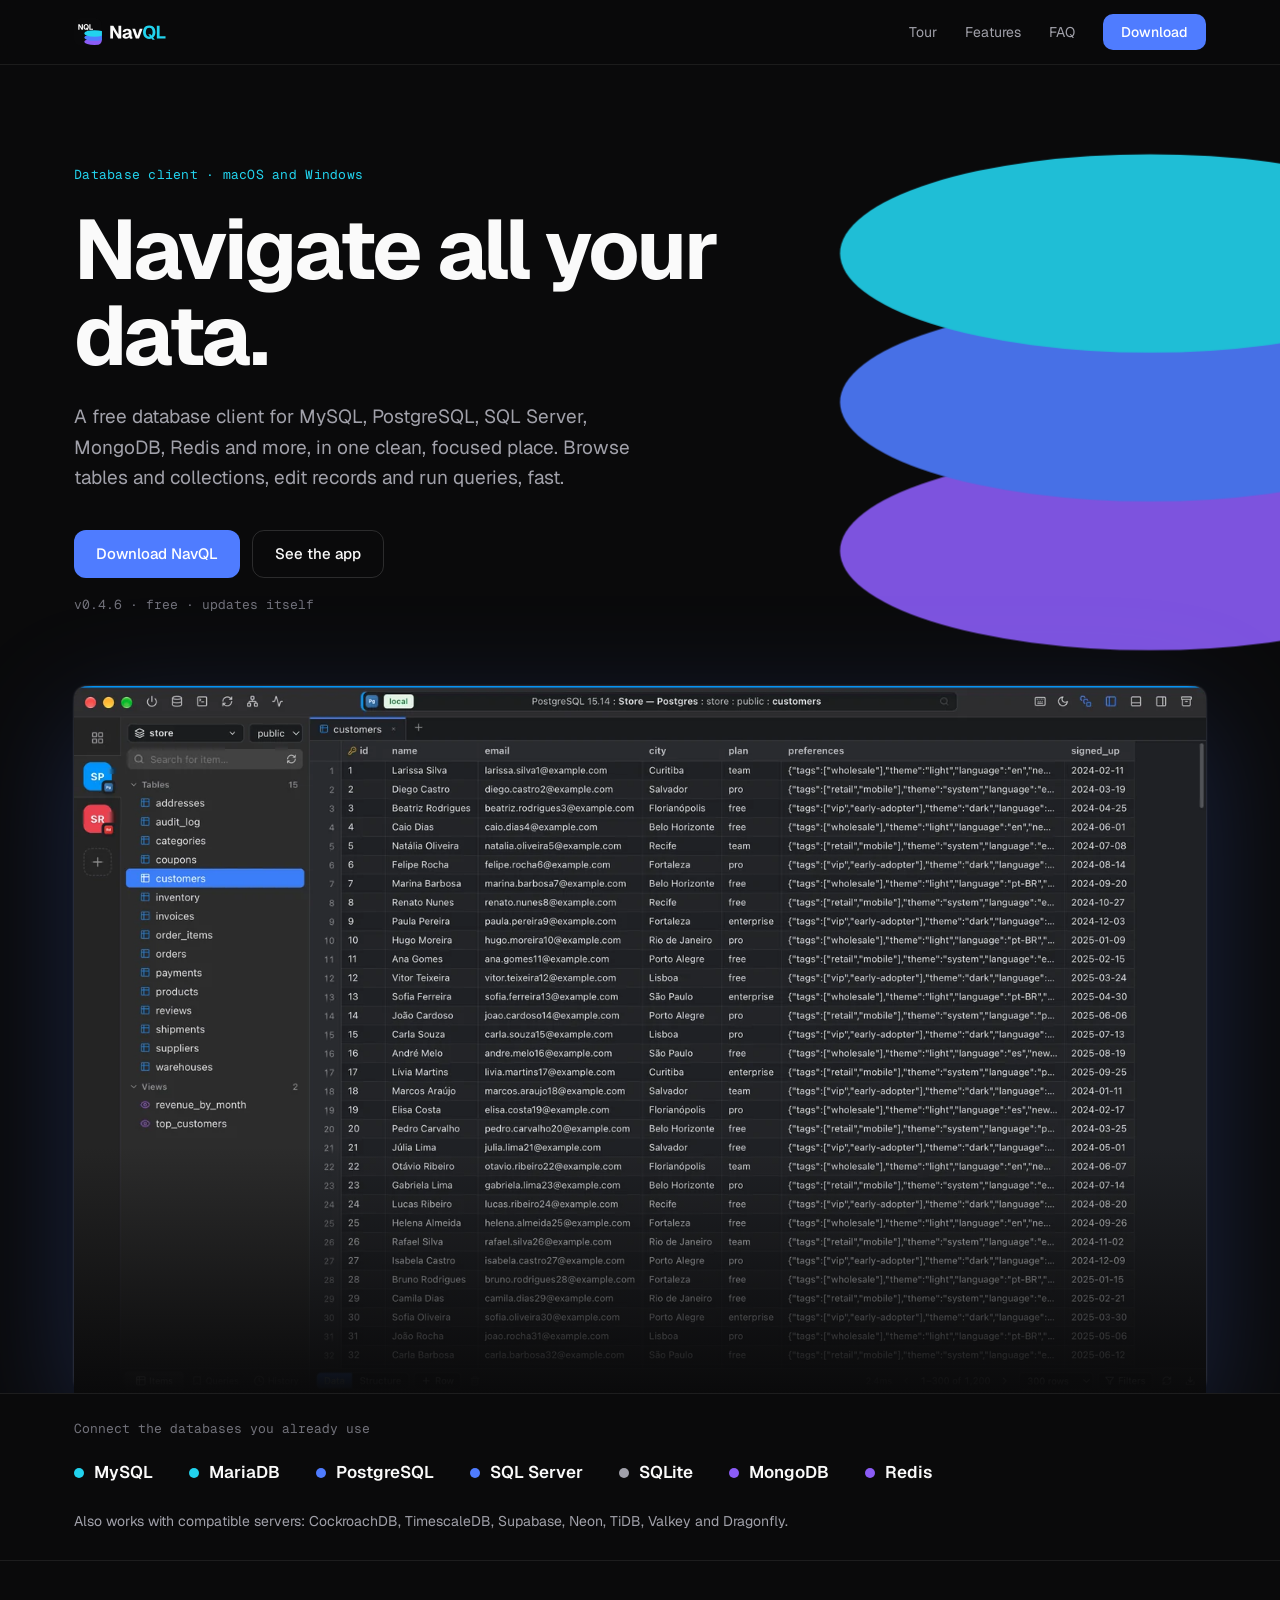
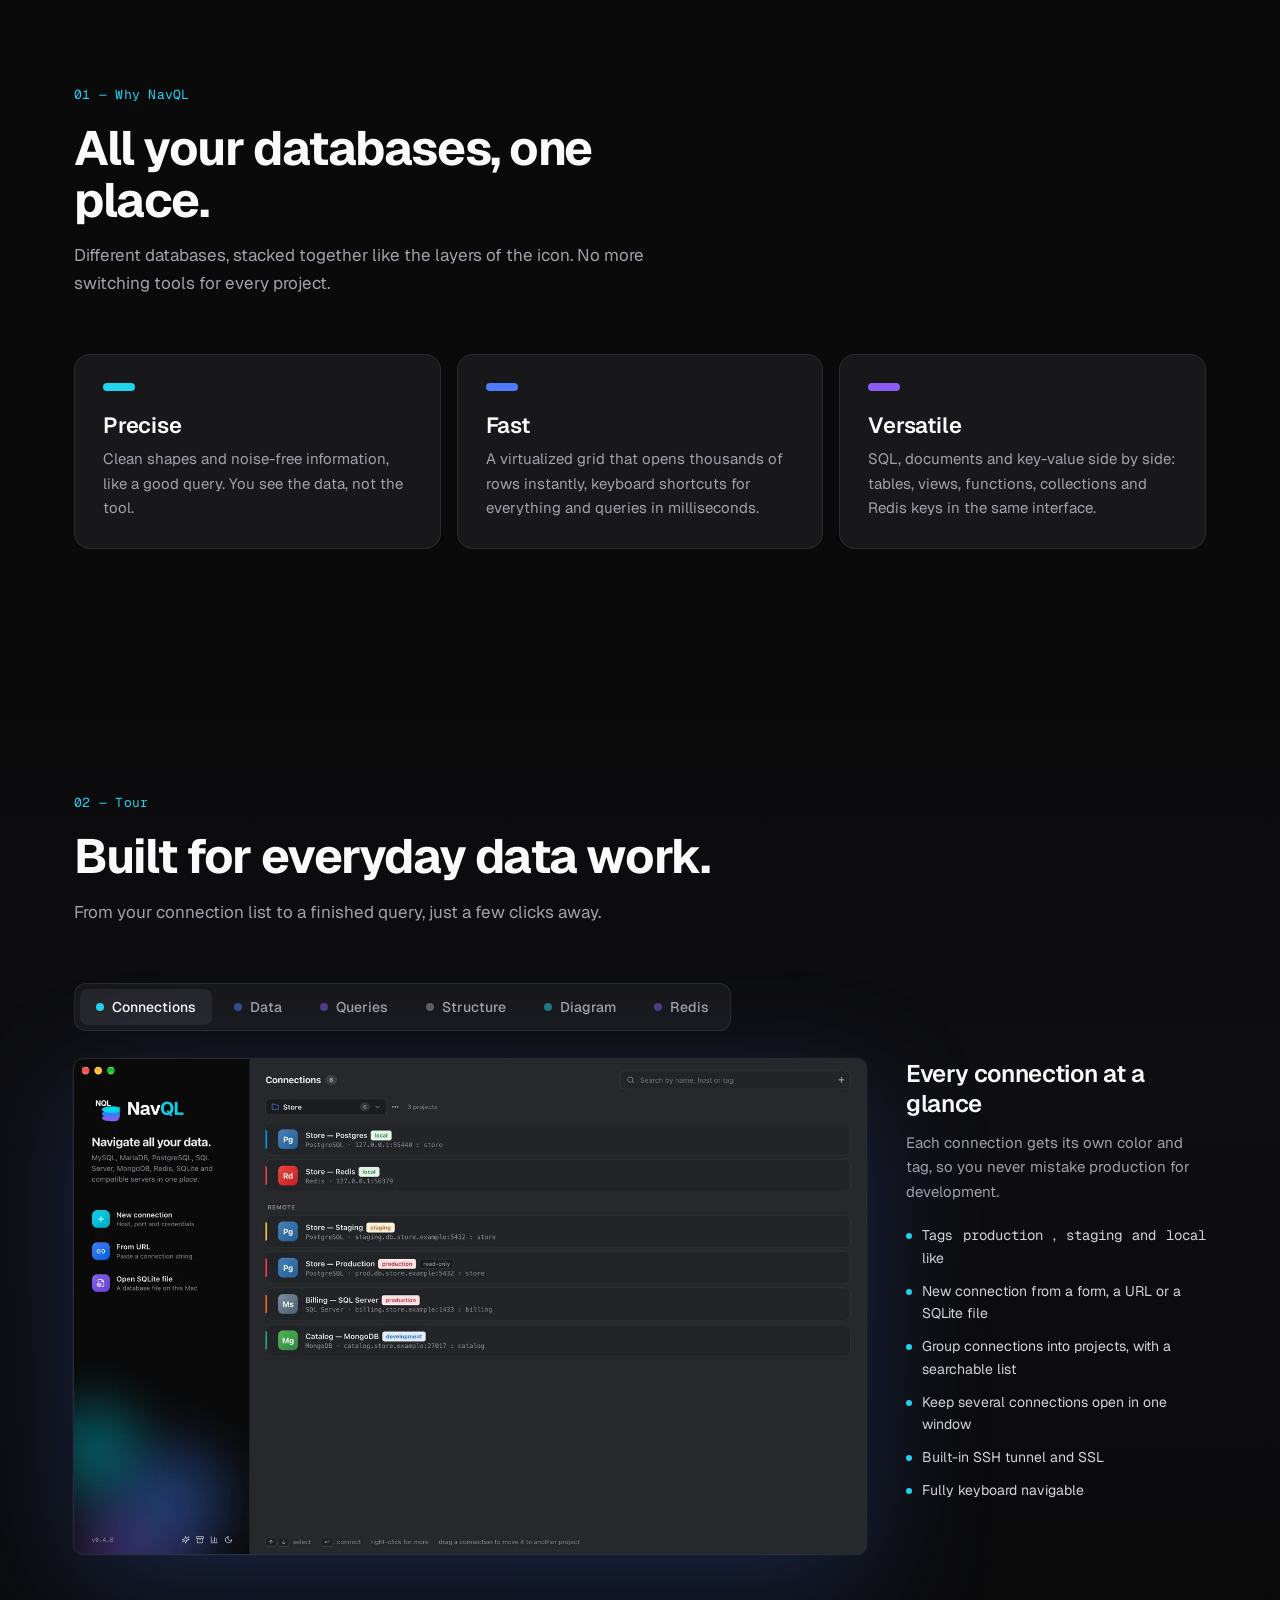
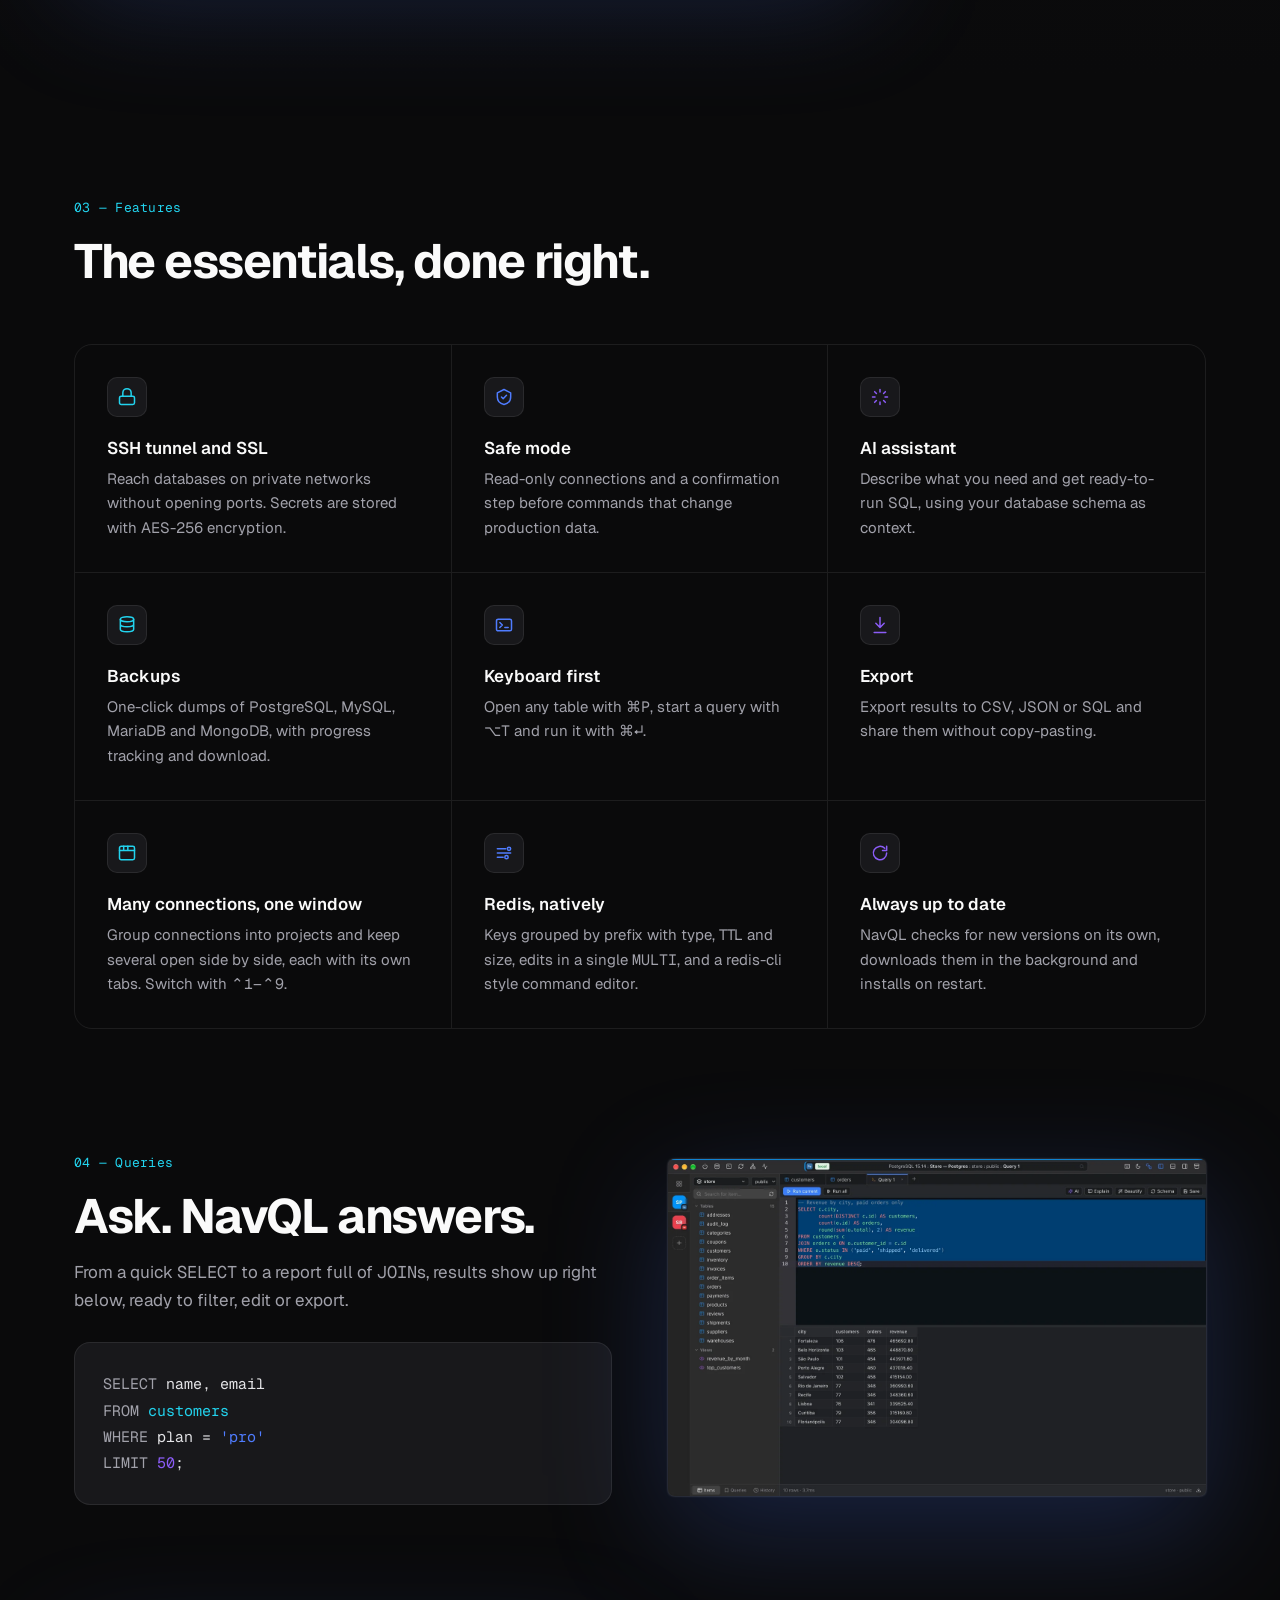
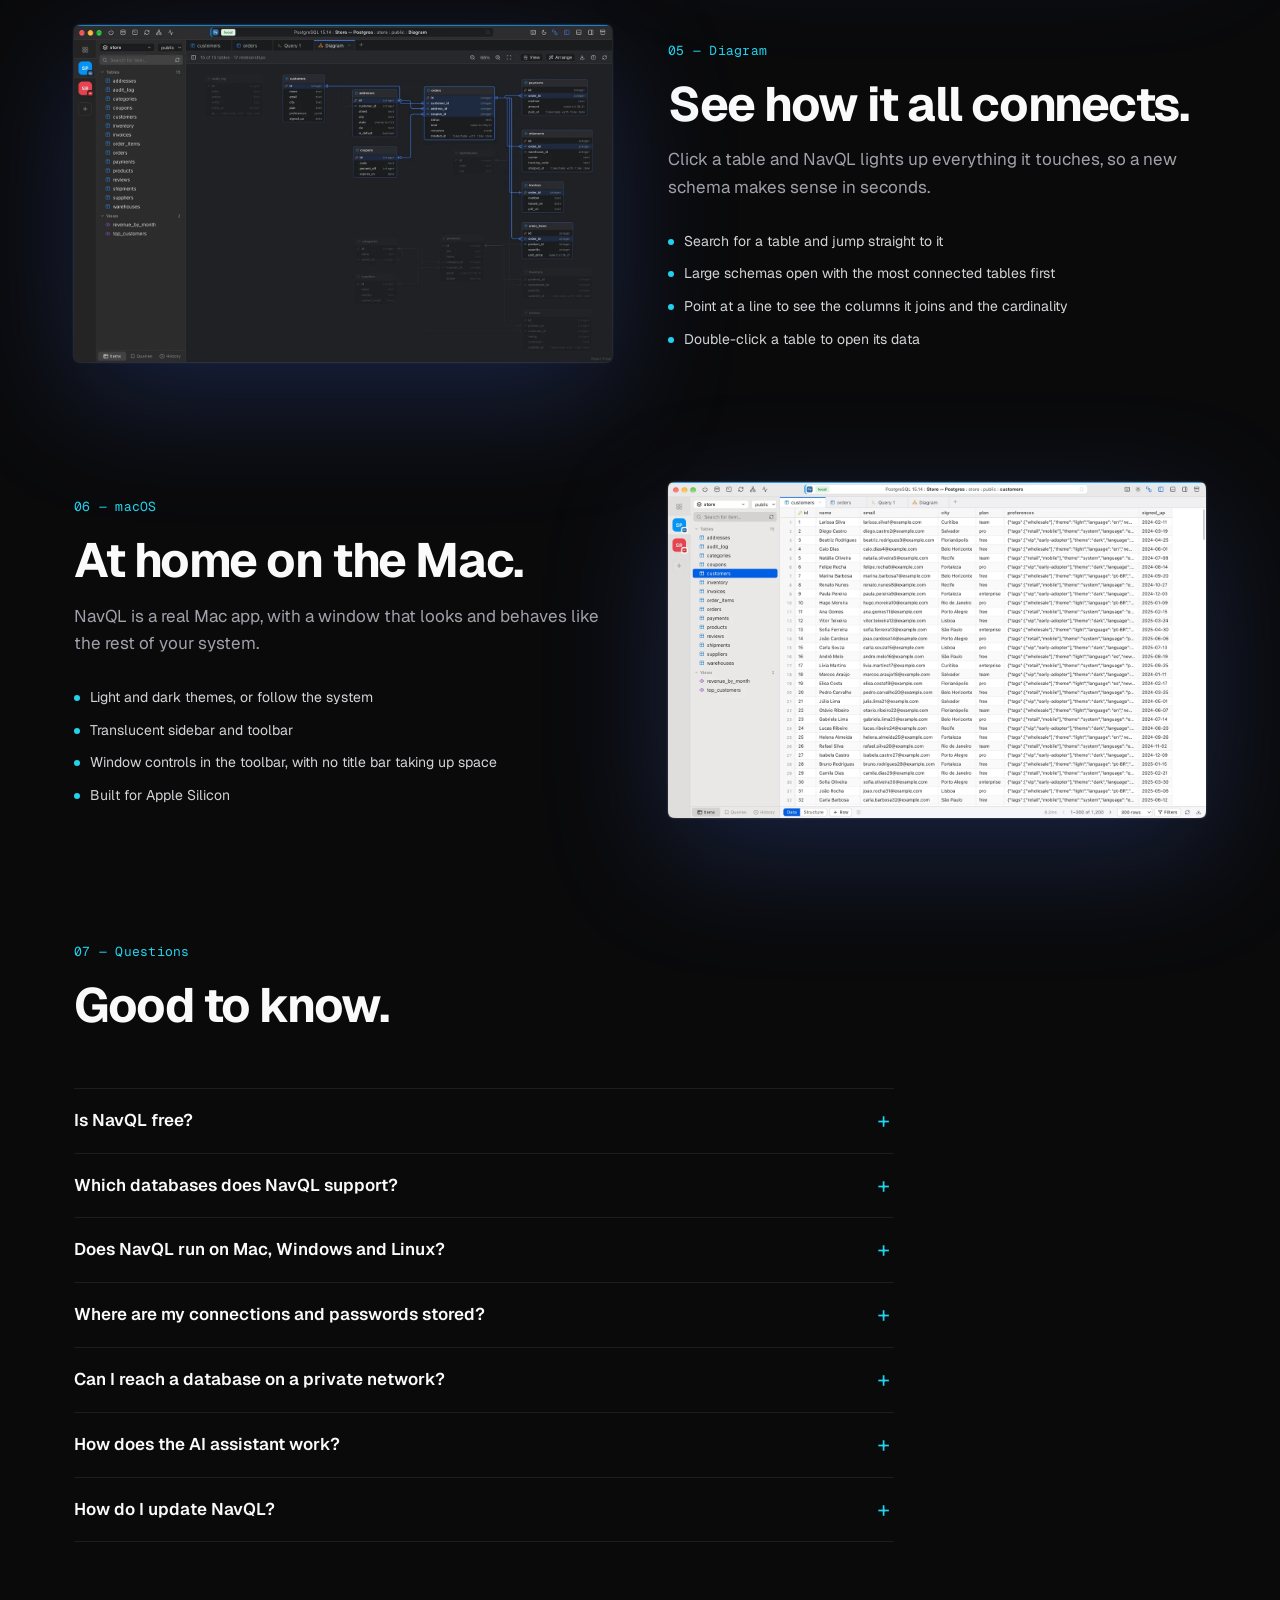
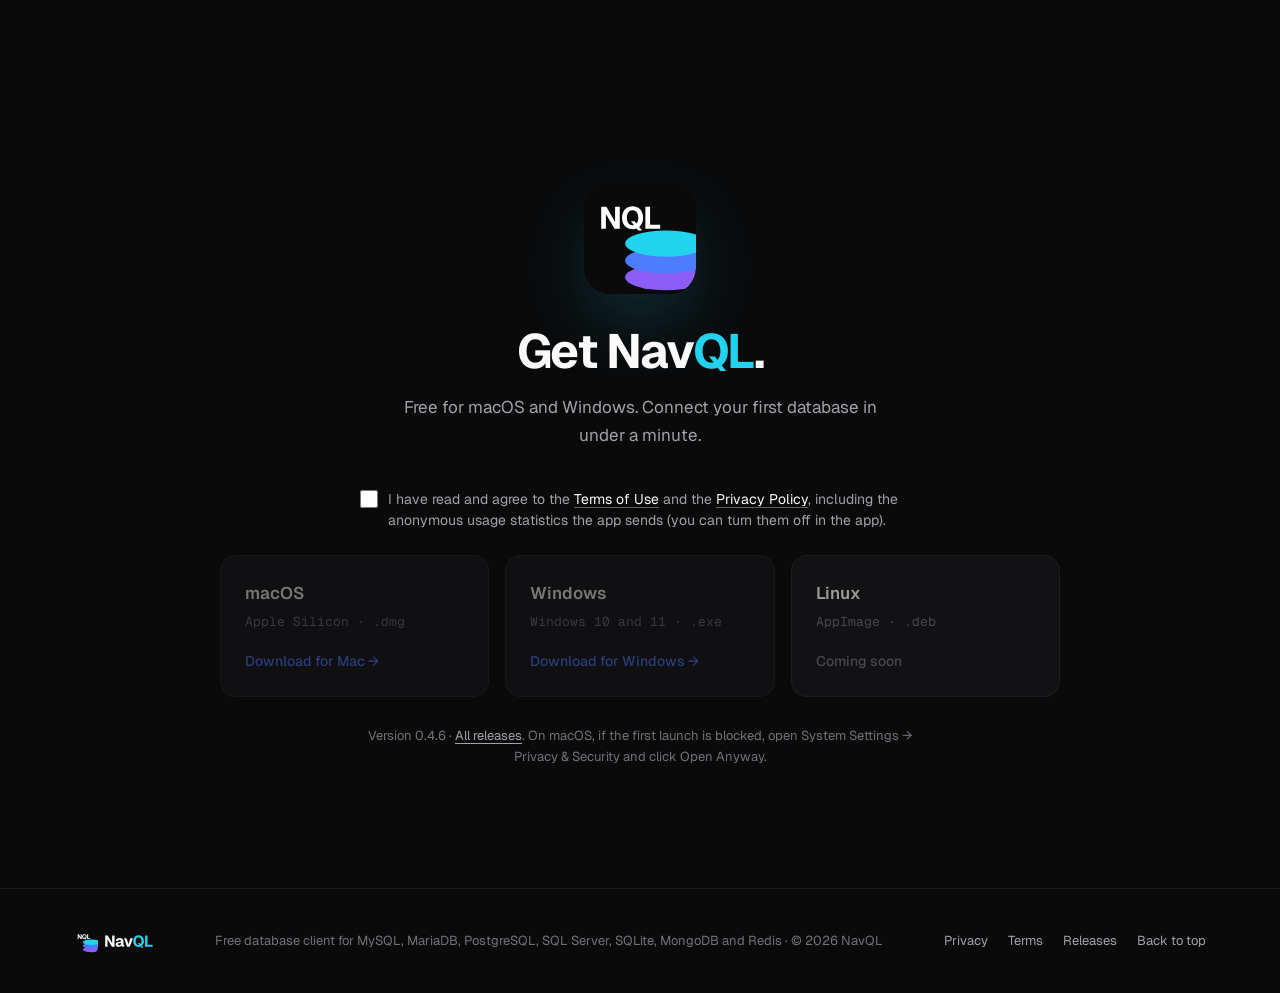
==== commit 90124884: "Search visibility: title and description, structured data, FAQ, sitemap, robots, 404 page Co-Authore" ====
--- a/index.html
+++ b/index.html
@@ -3,20 +3,27 @@
 <head>
 <meta charset="utf-8">
 <meta name="viewport" content="width=device-width, initial-scale=1">
-<title>NavQL — Navigate all your data</title>
-<meta name="description" content="NavQL is a database client for MySQL, MariaDB, PostgreSQL, SQL Server, SQLite, MongoDB and Redis. Browse tables and collections, edit records and run queries, fast.">
+<title>NavQL — Free database client for PostgreSQL, MySQL, MongoDB and Redis</title>
+<meta name="description" content="NavQL is a free database client for macOS and Windows. Browse, edit and query PostgreSQL, MySQL, SQL Server, MongoDB, Redis and more in one fast app.">
 <link rel="icon" href="favicon.svg" type="image/svg+xml">
 <link rel="icon" href="favicon.ico" sizes="any">
 <link rel="apple-touch-icon" href="apple-touch-icon.png">
-<link rel="canonical" href="https://wagnerdevel.github.io/navql-site/">
+<link rel="canonical" href="https://navql.com/">
 <meta property="og:type" content="website">
-<meta property="og:url" content="https://wagnerdevel.github.io/navql-site/">
-<meta property="og:title" content="NavQL — Navigate all your data">
-<meta property="og:image" content="https://wagnerdevel.github.io/navql-site/assets/og.png">
+<meta property="og:url" content="https://navql.com/">
+<meta property="og:site_name" content="NavQL">
+<meta property="og:locale" content="en_US">
+<meta property="og:title" content="NavQL — Free database client for PostgreSQL, MySQL, MongoDB and Redis">
+<meta property="og:image" content="https://navql.com/assets/og.png">
 <meta property="og:image:width" content="1200">
 <meta property="og:image:height" content="630">
+<meta property="og:image:alt" content="NavQL showing a PostgreSQL table on macOS">
 <meta name="twitter:card" content="summary_large_image">
-<meta property="og:description" content="All your databases, one place. MySQL, MariaDB, PostgreSQL, SQL Server, SQLite, MongoDB and Redis.">
+<meta name="twitter:title" content="NavQL — Free database client for PostgreSQL, MySQL, MongoDB and Redis">
+<meta name="twitter:description" content="NavQL is a free database client for macOS and Windows. Browse, edit and query PostgreSQL, MySQL, SQL Server, MongoDB, Redis and more in one fast app.">
+<meta name="twitter:image" content="https://navql.com/assets/og.png">
+<meta property="og:description" content="NavQL is a free database client for macOS and Windows. Browse, edit and query PostgreSQL, MySQL, SQL Server, MongoDB, Redis and more in one fast app.">
+<script type="application/ld+json">[{"@context": "https://schema.org", "@type": "SoftwareApplication", "name": "NavQL", "url": "https://navql.com/", "image": "https://navql.com/assets/og.png", "description": "NavQL is a free database client for macOS and Windows. Browse, edit and query PostgreSQL, MySQL, SQL Server, MongoDB, Redis and more in one fast app.", "applicationCategory": "DeveloperApplication", "applicationSubCategory": "Database client", "operatingSystem": "macOS, Windows", "offers": {"@type": "Offer", "price": "0", "priceCurrency": "USD"}, "downloadUrl": "https://navql.com/#download", "screenshot": ["https://navql.com/assets/shots/table.webp", "https://navql.com/assets/shots/query.webp", "https://navql.com/assets/shots/diagram.webp"], "featureList": ["PostgreSQL, MySQL, MariaDB, SQL Server, SQLite, MongoDB and Redis", "SQL editor with autocomplete", "Database diagram", "SSH tunnel and SSL", "Backups", "AI assistant"]}, {"@context": "https://schema.org", "@type": "WebSite", "name": "NavQL", "url": "https://navql.com/"}, {"@context": "https://schema.org", "@type": "FAQPage", "mainEntity": [{"@type": "Question", "name": "Is NavQL free?", "acceptedAnswer": {"@type": "Answer", "text": "Yes. NavQL is free of charge for personal and commercial work, on any number of your own computers. It is not open source."}}, {"@type": "Question", "name": "Which databases does NavQL support?", "acceptedAnswer": {"@type": "Answer", "text": "PostgreSQL, MySQL, MariaDB, SQL Server, SQLite, MongoDB and Redis. It also connects to compatible servers such as CockroachDB, TimescaleDB, Supabase, Neon, TiDB, Valkey and Dragonfly."}}, {"@type": "Question", "name": "Does NavQL run on Mac, Windows and Linux?", "acceptedAnswer": {"@type": "Answer", "text": "NavQL runs on macOS (Apple Silicon) and on Windows 10 and 11. A Linux version is planned."}}, {"@type": "Question", "name": "Where are my connections and passwords stored?", "acceptedAnswer": {"@type": "Answer", "text": "Only on your computer. Passwords and SSH keys are encrypted with a key protected by your operating system, and NavQL connects directly from your computer to your databases. Nothing about your connections, queries or data is sent to us."}}, {"@type": "Question", "name": "Can I reach a database on a private network?", "acceptedAnswer": {"@type": "Answer", "text": "Yes. Every connection can use a built-in SSH tunnel and SSL, so you can reach databases that are not open to the internet."}}, {"@type": "Question", "name": "How does the AI assistant work?", "acceptedAnswer": {"@type": "Answer", "text": "It is optional and uses your own Anthropic API key. When you ask it to write or explain SQL, it sends the structure of your database (table and column names, types and keys) and the text of the editor, never the data in your tables."}}, {"@type": "Question", "name": "How do I update NavQL?", "acceptedAnswer": {"@type": "Answer", "text": "You do not have to. NavQL checks for new versions on its own, downloads them in the background and installs them when you restart the app."}}]}]</script>
 <meta name="theme-color" content="#0A0A0B">
 <link rel="preconnect" href="https://fonts.googleapis.com">
 <link rel="preconnect" href="https://fonts.gstatic.com" crossorigin>
@@ -150,6 +157,7 @@
   .dbs p { margin: 0; font: 400 13px/1 var(--mono); color: var(--dim); }
   .dbs ul { list-style: none; margin: 0; padding: 0; display: flex; gap: 36px; flex-wrap: wrap; }
   .dbs li { display: flex; align-items: center; gap: 10px; font-weight: 600; font-size: 17px; }
+  .dbs .compat { flex-basis: 100%; font: 400 14px/1.5 var(--sans); color: var(--muted); }
   .dbs li i { width: 10px; height: 10px; border-radius: 50%; }
 
   /* Sections */
@@ -194,6 +202,16 @@
   .feature .ico svg { width: 20px; height: 20px; }
   .feature h3 { font: 600 17px/1.3 var(--sans); margin: 0 0 8px; }
   .feature p { margin: 0; color: var(--muted); font-size: 15px; }
+
+  /* FAQ */
+  .faq { max-width: 820px; border-top: 1px solid var(--line); }
+  .faq details { border-bottom: 1px solid var(--line); }
+  .faq summary { list-style: none; cursor: pointer; padding: 20px 36px 20px 0; position: relative; font: 600 17px/1.4 var(--sans); }
+  .faq summary::-webkit-details-marker { display: none; }
+  .faq summary::after { content: "+"; position: absolute; right: 4px; top: 16px; font: 400 22px/1.4 var(--mono); color: var(--ciano); }
+  .faq details[open] summary::after { content: "−"; }
+  .faq summary:focus-visible { outline: 2px solid var(--azul); outline-offset: 3px; border-radius: 6px; }
+  .faq p { margin: 0 0 22px; color: var(--muted); font-size: 15px; max-width: 700px; }
 
   /* Code */
   .code-band { display: grid; grid-template-columns: 1fr 1fr; gap: 56px; align-items: center; }
@@ -291,6 +309,7 @@
     <nav>
       <a href="#tour">Tour</a>
       <a href="#features">Features</a>
+      <a href="#faq">FAQ</a>
       <a href="#download" class="btn btn-primary">Download</a>
     </nav>
   </div>
@@ -307,7 +326,7 @@
       <div class="hero-copy">
         <span class="eyebrow">Database client · macOS and Windows</span>
         <h1>Navigate all your data.</h1>
-        <p class="lead">MySQL, PostgreSQL, SQL Server, MongoDB, Redis and more in one clean, focused place. Browse tables and collections, edit records and run queries, fast.</p>
+        <p class="lead">A free database client for MySQL, PostgreSQL, SQL Server, MongoDB, Redis and more, in one clean, focused place. Browse tables and collections, edit records and run queries, fast.</p>
         <div class="ctas">
           <a href="#download" class="btn btn-primary btn-lg">Download NavQL</a>
           <a href="#tour" class="btn btn-ghost btn-lg">See the app</a>
@@ -334,6 +353,7 @@
         <li><i style="background:var(--violeta)"></i>MongoDB</li>
         <li><i style="background:var(--violeta)"></i>Redis</li>
       </ul>
+      <p class="compat">Also works with compatible servers: CockroachDB, TimescaleDB, Supabase, Neon, TiDB, Valkey and Dragonfly.</p>
     </div>
   </div>
 
@@ -593,6 +613,24 @@
     </div>
   </section>
 
+  <section id="faq" style="padding-top:0">
+    <div class="wrap">
+      <div class="section-head">
+        <span class="eyebrow">07 — Questions</span>
+        <h2>Good to know.</h2>
+      </div>
+      <div class="faq">
+        <details><summary>Is NavQL free?</summary><p>Yes. NavQL is free of charge for personal and commercial work, on any number of your own computers. It is not open source.</p></details>
+        <details><summary>Which databases does NavQL support?</summary><p>PostgreSQL, MySQL, MariaDB, SQL Server, SQLite, MongoDB and Redis. It also connects to compatible servers such as CockroachDB, TimescaleDB, Supabase, Neon, TiDB, Valkey and Dragonfly.</p></details>
+        <details><summary>Does NavQL run on Mac, Windows and Linux?</summary><p>NavQL runs on macOS (Apple Silicon) and on Windows 10 and 11. A Linux version is planned.</p></details>
+        <details><summary>Where are my connections and passwords stored?</summary><p>Only on your computer. Passwords and SSH keys are encrypted with a key protected by your operating system, and NavQL connects directly from your computer to your databases. Nothing about your connections, queries or data is sent to us.</p></details>
+        <details><summary>Can I reach a database on a private network?</summary><p>Yes. Every connection can use a built-in SSH tunnel and SSL, so you can reach databases that are not open to the internet.</p></details>
+        <details><summary>How does the AI assistant work?</summary><p>It is optional and uses your own Anthropic API key. When you ask it to write or explain SQL, it sends the structure of your database (table and column names, types and keys) and the text of the editor, never the data in your tables.</p></details>
+        <details><summary>How do I update NavQL?</summary><p>You do not have to. NavQL checks for new versions on its own, downloads them in the background and installs them when you restart the app.</p></details>
+      </div>
+    </div>
+  </section>
+
   <section class="download" id="download">
     <div class="wrap">
       <div class="icon-wrap">
@@ -623,7 +661,7 @@
 <footer>
   <div class="wrap">
     <img src="assets/navql-logo-fundo-escuro.svg" alt="NavQL" width="79" height="24">
-    <p>Database client for MySQL, MariaDB, PostgreSQL, SQL Server, SQLite, MongoDB and Redis · © 2026 NavQL</p>
+    <p>Free database client for MySQL, MariaDB, PostgreSQL, SQL Server, SQLite, MongoDB and Redis · © 2026 NavQL</p>
     <nav aria-label="Footer"><a href="privacy.html">Privacy</a><a href="terms.html">Terms</a><a href="https://github.com/wagnerdevel/navql-releases/releases">Releases</a><a href="#main">Back to top</a></nav>
   </div>
 </footer>
